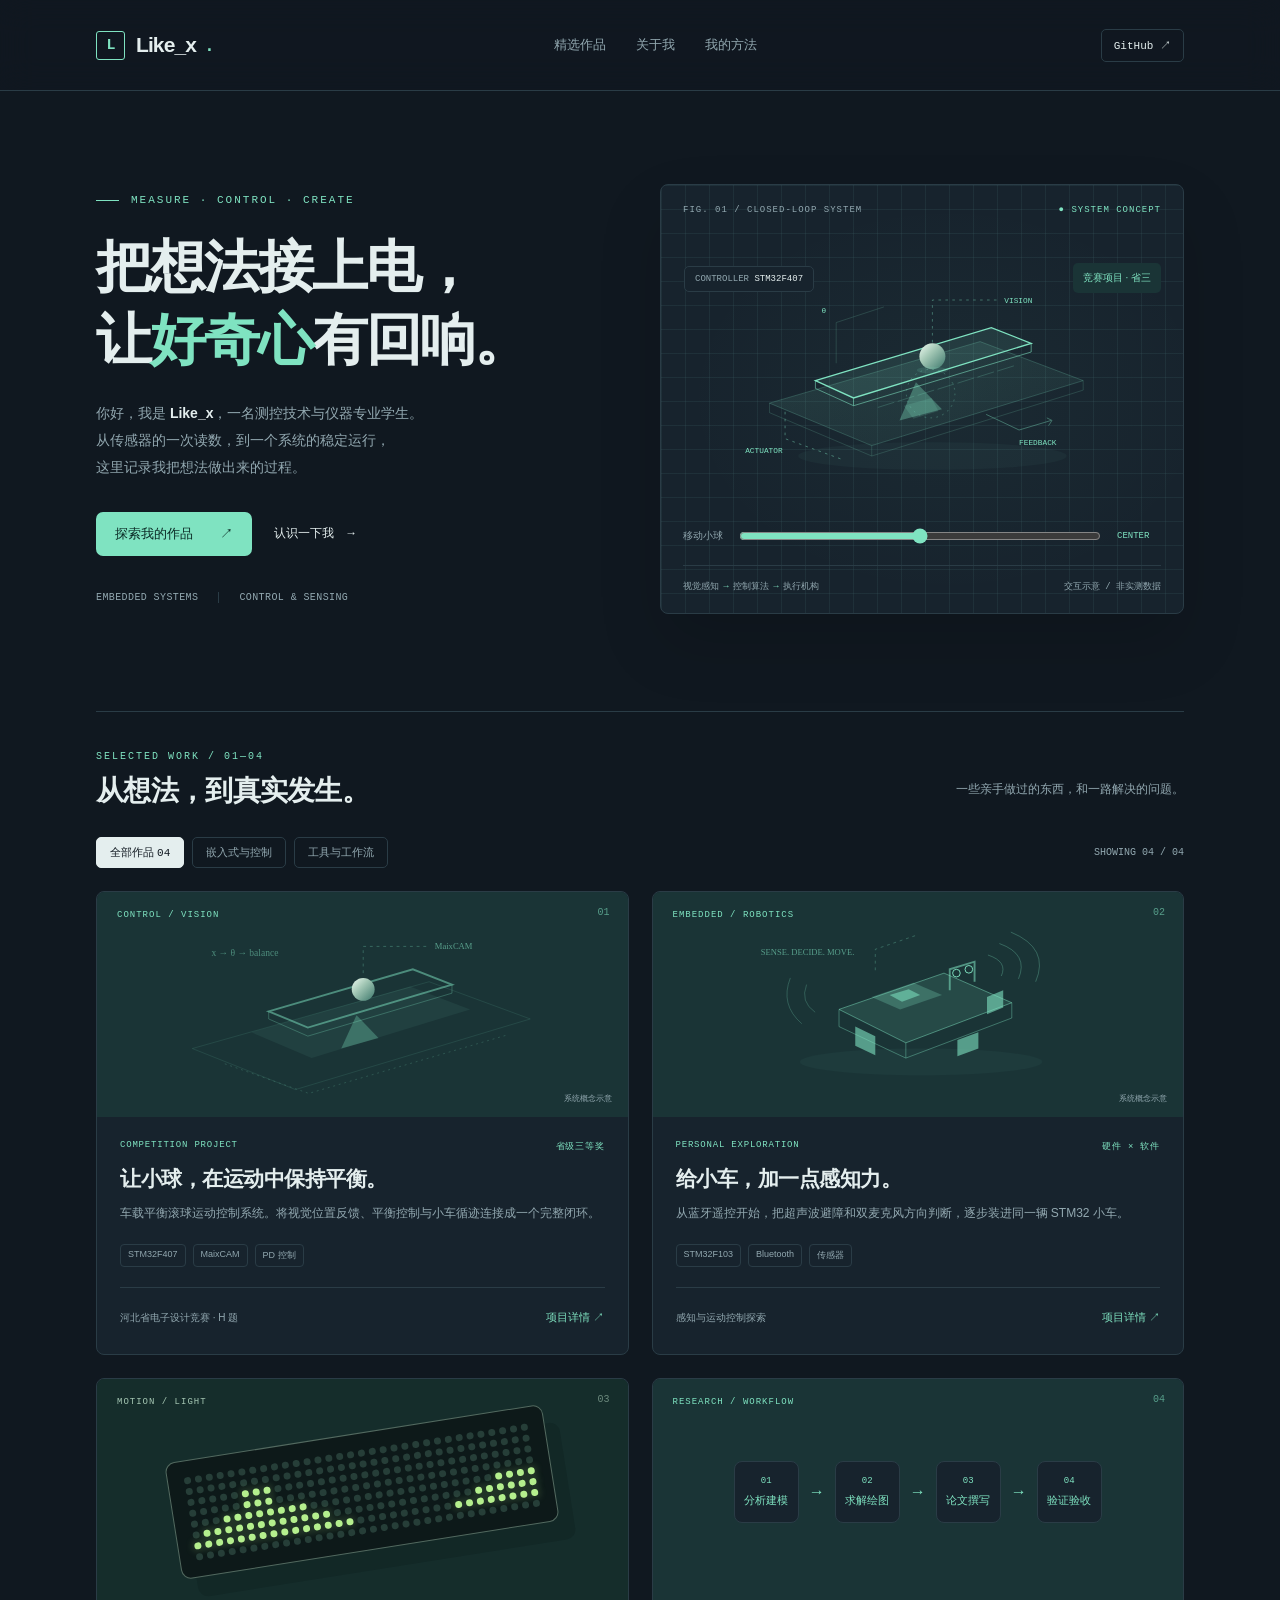
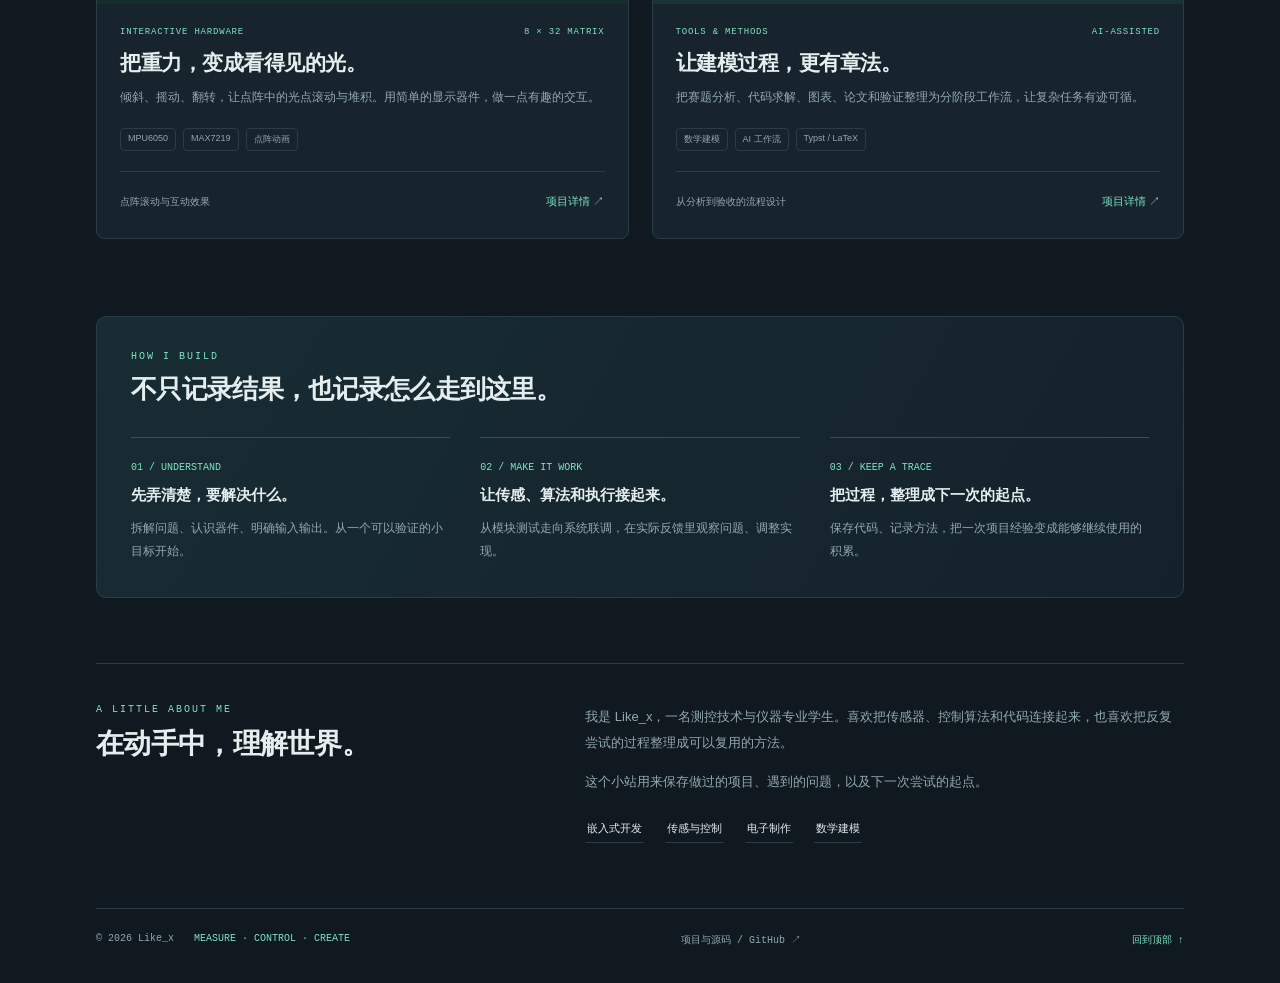
==== index.html @ cae2035d "Create Like_x portfolio and curated project source archives" ====
<!doctype html><html lang="zh-CN" data-theme="dark"><head><meta charset="UTF-8"><meta name="viewport" content="width=device-width,initial-scale=1"><meta name="color-scheme" content="dark"><meta name="theme-color" content="#101820"><meta name="description" content="Like_x 的个人工程作品集：嵌入式开发、传感与控制、电子制作和数学建模工作流。"><meta name="author" content="Like_x"><meta name="referrer" content="strict-origin-when-cross-origin"><title>Like_x · 把想法接上电</title><link rel="canonical" href="https://likex061228-dotcom.github.io/"><link rel="icon" type="image/svg+xml" href="favicon.svg"><link rel="stylesheet" href="styles.css"><script src="app.js" defer></script></head><body>
<a class="skip-link" href="#home">跳到主要内容</a><header class="site-header"><div class="wrap"><div class="nav"><a class="brand" href="#home" aria-label="Like_x 首页"><span class="brand-mark" aria-hidden="true">L</span>Like_x<small>.</small></a><nav class="nav-links" aria-label="主导航"><a href="#projects">精选作品</a><a href="#about">关于我</a><a href="#method">我的方法</a></nav><a class="github-link mono" href="https://github.com/likex061228-dotcom/likex061228-dotcom.github.io" target="_blank" rel="noopener noreferrer">GitHub ↗</a></div></div></header><div class="wrap">
<main id="home" tabindex="-1">
<section class="hero">
<div class="hero-copy"><div class="eyebrow">MEASURE · CONTROL · CREATE</div><h1>把想法接上电，<br>让<span class="highlight">好奇心</span>有回响。</h1><p class="intro">你好，我是 <b>Like_x</b>，一名测控技术与仪器专业学生。<br>从传感器的一次读数，到一个系统的稳定运行，<br>这里记录我把想法做出来的过程。</p><div class="actions"><a class="primary" href="#projects">探索我的作品 <span>↗</span></a><a class="secondary" href="#about">认识一下我 <span style="margin-left:8px">→</span></a></div><div class="subnote"><span>EMBEDDED SYSTEMS</span><span>CONTROL & SENSING</span></div></div>
<div class="instrument" aria-label="车载平衡滚球闭环概念演示"><div class="instrument-header"><span>FIG. 01 / CLOSED-LOOP SYSTEM</span><span>● SYSTEM CONCEPT</span></div><div class="diagram-tag">CONTROLLER <b>STM32F407</b></div><div class="award">竞赛项目 · 省三</div>
<svg class="beam-graphic" viewBox="0 0 510 300" fill="none" aria-hidden="true"><defs><linearGradient id="ball" x1="0" y1="0" x2="1" y2="1"><stop stop-color="#effbf2"/><stop offset=".4" stop-color="#a4c8b6"/><stop offset="1" stop-color="#3b776b"/></linearGradient><linearGradient id="board" x1="0" y1="0" x2="1" y2="1"><stop stop-color="currentColor" stop-opacity=".12"/><stop offset="1" stop-color="currentColor" stop-opacity=".04"/></linearGradient></defs><ellipse cx="267" cy="255" rx="155" ry="16" fill="currentColor" opacity=".04"/><path d="M79 194L322 123L441 168L197 243Z" fill="url(#board)" stroke="currentColor" stroke-opacity=".25"/><path d="M79 194V205L197 255L441 179V168M197 243V255" stroke="currentColor" stroke-opacity=".2"/><path d="M132 168L335 107L381 125L176 188Z" fill="currentColor" opacity=".10"/><path d="M132 168L335 107L381 125L176 188Z" stroke="currentColor" stroke-width="1.5"/><path d="M132 168V177L176 197L381 135V125M176 188V197" stroke="currentColor" stroke-opacity=".65"/><path d="M248 170L229 214L278 201Z" fill="currentColor" opacity=".35"/><path d="M234 197L245 212L274 203L266 188" fill="currentColor" opacity=".15"/><circle class="hero-ball" cx="267" cy="140" r="15" fill="url(#ball)"/><ellipse cx="267" cy="156" rx="18" ry="4" fill="currentColor" opacity=".13"/><path d="M267 124V75H346" stroke="currentColor" stroke-dasharray="3 5" stroke-opacity=".45"/><text x="350" y="78" font-size="9" fill="currentColor">VISION</text><path d="M97 204L97 235L163 259" stroke="currentColor" stroke-dasharray="3 5" stroke-opacity=".5"/><text x="51" y="252" font-size="9" fill="currentColor">ACTUATOR</text><circle cx="265" cy="183" r="28" stroke="currentColor" stroke-dasharray="2 5" stroke-opacity=".35"/><path d="M329 207L367 225L404 214" stroke="currentColor" stroke-opacity=".45"/><path d="M399 211L405 214L401 220" stroke="currentColor" stroke-opacity=".45"/><text x="367" y="242" font-size="9" fill="currentColor">FEEDBACK</text><path d="M156 148L156 101L211 83" stroke="currentColor" stroke-opacity=".2"/><text x="139" y="90" font-size="9" fill="currentColor">θ</text><path d="M342 157L361 151M319 164L338 158M296 171L315 165M273 178L292 172M250 185L269 179M227 192L246 186M204 199L223 193" stroke="currentColor" stroke-opacity=".25"/></svg>
<div class="instrument-controls"><label for="ball-position">移动小球</label><input id="ball-position" type="range" min="-60" max="60" value="0" aria-describedby="concept-note"><output for="ball-position" id="ball-output">CENTER</output></div><div class="instrument-footer"><span>视觉感知 <strong>→</strong> 控制算法 <strong>→</strong> 执行机构</span><span class="mono" id="concept-note">交互示意 / 非实测数据</span></div></div>
</section>
<section class="projects" id="projects"><div class="section-head"><div><div class="section-label">SELECTED WORK / 01—04</div><h2>从想法，到真实发生。</h2></div><p>一些亲手做过的东西，和一路解决的问题。</p></div><div class="filter-row" role="group" aria-label="筛选作品"><button data-filter="all" aria-pressed="true">全部作品 <span class="mono">04</span></button><button data-filter="embedded" aria-pressed="false">嵌入式与控制</button><button data-filter="workflow" aria-pressed="false">工具与工作流</button><span class="filter-status" role="status" aria-live="polite">SHOWING 04 / 04</span></div>
<div class="cards">
<article class="card" data-category="embedded"><div class="card-art"><span class="art-footnote">系统概念示意</span><span class="art-label">CONTROL / VISION</span><span class="art-num">01</span><svg class="car-svg" viewBox="0 0 500 220" fill="none" aria-hidden="true"><path d="M72 164L320 94L426 133L180 207Z" stroke="currentColor" opacity=".12"/><path d="M134 147L300 99L363 123L197 174Z" fill="currentColor" opacity=".07"/><path d="M152 125L303 81L344 97L193 142Z" stroke="currentColor" stroke-opacity=".5" stroke-width="2"/><path d="M152 125V133L193 151L344 106V97" stroke="currentColor" stroke-opacity=".3"/><path d="M244 129L228 164L267 153Z" fill="currentColor" opacity=".3"/><circle cx="251" cy="102" r="12" fill="url(#ball)"/><path d="M251 85V57H321" stroke="currentColor" stroke-opacity=".3" stroke-dasharray="3 4"/><text x="326" y="60" fill="currentColor" opacity=".6" font-family="Consolas" font-size="9">MaixCAM</text><path d="M106 180L194 211L401 150" stroke="currentColor" stroke-opacity=".2" stroke-dasharray="2 4"/><text x="92" y="67" fill="currentColor" opacity=".5" font-family="Consolas" font-size="10">x → θ → balance</text></svg></div><div class="card-content"><div class="card-topline"><span>COMPETITION PROJECT</span><span>省级三等奖</span></div><h3>让小球，在运动中保持平衡。</h3><p>车载平衡滚球运动控制系统。将视觉位置反馈、平衡控制与小车循迹连接成一个完整闭环。</p><div class="tags"><span>STM32F407</span><span>MaixCAM</span><span>PD 控制</span></div><div class="card-bottom"><span>河北省电子设计竞赛 · H 题</span><button class="card-open" data-project="balance" aria-haspopup="dialog">项目详情 ↗</button></div></div></article>
<article class="card" data-category="embedded"><div class="card-art"><span class="art-footnote">系统概念示意</span><span class="art-label">EMBEDDED / ROBOTICS</span><span class="art-num">02</span><svg class="car-svg" viewBox="0 0 500 220" fill="none" aria-hidden="true"><ellipse cx="253" cy="178" rx="127" ry="14" fill="currentColor" opacity=".04"/><path d="M167 123L277 85L348 116L237 158Z" fill="currentColor" opacity=".12"/><path d="M167 123L277 85L348 116L237 158Z" stroke="currentColor" stroke-opacity=".5"/><path d="M167 123V141L237 174L348 132V116M237 158V174" stroke="currentColor" stroke-opacity=".4"/><path d="M184 141L184 161L205 171V151Z M291 155V172L313 164V147Z M322 110V128L339 121V103Z" fill="currentColor" opacity=".6"/><path d="M201 110L245 95L275 108L231 123Z" fill="currentColor" opacity=".25"/><path d="M220 108L240 102L252 108L233 115Z" fill="currentColor" opacity=".55"/><path d="M283 103V81L309 73L309 94" stroke="currentColor" stroke-width="2" stroke-opacity=".55"/><circle cx="290" cy="85" r="4" stroke="currentColor"/><circle cx="303" cy="81" r="4" stroke="currentColor"/><path d="M323 66Q344 73 337 88M335 54Q366 65 355 91M347 42Q388 59 373 94" stroke="currentColor" stroke-opacity=".3"/><path d="M133 97Q126 115 142 126M116 90Q105 118 128 138" stroke="currentColor" stroke-opacity=".25"/><text x="85" y="66" fill="currentColor" opacity=".6" font-family="Consolas" font-size="9">SENSE. DECIDE. MOVE.</text><path d="M205 82V60L249 45" stroke="currentColor" stroke-opacity=".3" stroke-dasharray="3 4"/></svg></div><div class="card-content"><div class="card-topline"><span>PERSONAL EXPLORATION</span><span>硬件 × 软件</span></div><h3>给小车，加一点感知力。</h3><p>从蓝牙遥控开始，把超声波避障和双麦克风方向判断，逐步装进同一辆 STM32 小车。</p><div class="tags"><span>STM32F103</span><span>Bluetooth</span><span>传感器</span></div><div class="card-bottom"><span>感知与运动控制探索</span><button class="card-open" data-project="smartcar" aria-haspopup="dialog">项目详情 ↗</button></div></div></article>
<article class="card" data-category="embedded"><div class="card-art matrix-art"><span class="art-label">MOTION / LIGHT</span><span class="art-num">03</span><div class="matrix" id="matrix" aria-hidden="true"></div></div><div class="card-content"><div class="card-topline"><span>INTERACTIVE HARDWARE</span><span>8 × 32 MATRIX</span></div><h3>把重力，变成看得见的光。</h3><p>倾斜、摇动、翻转，让点阵中的光点滚动与堆积。用简单的显示器件，做一点有趣的交互。</p><div class="tags"><span>MPU6050</span><span>MAX7219</span><span>点阵动画</span></div><div class="card-bottom"><span>点阵滚动与互动效果</span><button class="card-open" data-project="matrix" aria-haspopup="dialog">项目详情 ↗</button></div></div></article>
<article class="card" data-category="workflow"><div class="card-art workflow-art"><span class="art-label">RESEARCH / WORKFLOW</span><span class="art-num">04</span><div class="step"><small>01</small>分析建模</div><i>→</i><div class="step"><small>02</small>求解绘图</div><i>→</i><div class="step"><small>03</small>论文撰写</div><i>→</i><div class="step"><small>04</small>验证验收</div></div><div class="card-content"><div class="card-topline"><span>TOOLS & METHODS</span><span>AI-ASSISTED</span></div><h3>让建模过程，更有章法。</h3><p>把赛题分析、代码求解、图表、论文和验证整理为分阶段工作流，让复杂任务有迹可循。</p><div class="tags"><span>数学建模</span><span>AI 工作流</span><span>Typst / LaTeX</span></div><div class="card-bottom"><span>从分析到验收的流程设计</span><button class="card-open" data-project="workflow" aria-haspopup="dialog">项目详情 ↗</button></div></div></article>
</div></section>
<section class="method-section" id="method"><div class="section-label">HOW I BUILD</div><h2>不只记录结果，也记录怎么走到这里。</h2><div class="methods"><article class="method"><small>01 / UNDERSTAND</small><h3>先弄清楚，要解决什么。</h3><p>拆解问题、认识器件、明确输入输出。从一个可以验证的小目标开始。</p></article><article class="method"><small>02 / MAKE IT WORK</small><h3>让传感、算法和执行接起来。</h3><p>从模块测试走向系统联调，在实际反馈里观察问题、调整实现。</p></article><article class="method"><small>03 / KEEP A TRACE</small><h3>把过程，整理成下一次的起点。</h3><p>保存代码、记录方法，把一次项目经验变成能够继续使用的积累。</p></article></div></section><section class="about" id="about"><div><div class="section-label">A LITTLE ABOUT ME</div><h2>在动手中，理解世界。</h2></div><div><p>我是 Like_x，一名测控技术与仪器专业学生。喜欢把传感器、控制算法和代码连接起来，也喜欢把反复尝试的过程整理成可以复用的方法。</p><p>这个小站用来保存做过的项目、遇到的问题，以及下一次尝试的起点。</p><div class="interests"><span>嵌入式开发</span><span>传感与控制</span><span>电子制作</span><span>数学建模</span></div></div></section>

<noscript><p class="noscript">项目介绍可正常阅读；详情弹窗和筛选需要 JavaScript。源码也可从页脚的 GitHub 仓库下载。</p></noscript></main><footer class="footer"><div class="footer-left"><span>© 2026 Like_x</span><span>MEASURE · CONTROL · CREATE</span></div><a href="https://github.com/likex061228-dotcom/likex061228-dotcom.github.io" target="_blank" rel="noopener noreferrer">项目与源码 / GitHub ↗</a><a class="return-top" href="#home">回到顶部 ↑</a></footer></div>
<dialog id="project-dialog" aria-labelledby="dialog-title"><div class="dialog-head"><span id="dialog-index">PROJECT NOTES</span><button class="dialog-close" type="button">关闭 ×</button></div><div class="dialog-body" id="dialog-content"></div></dialog></body></html>
---- styles.css ----
@font-face{font-family:system-cn;src:local("Microsoft YaHei")}
:root{--bg:#f5f7f5;--surface:#fff;--text:#172a32;--muted:#687779;--line:#dce4df;--accent:#137d69;--soft:#e5efea;--grid:rgba(23,77,61,.06);--nav:rgba(245,247,245,.93);--shadow:0 30px 65px #244b3c0b;--radius:18px}
*{box-sizing:border-box}html{scroll-behavior:smooth;scroll-padding-top:148px}body{margin:0;background:var(--bg);color:var(--text);font-family:Inter,"Segoe UI",system-cn,sans-serif;transition:background .3s,color .3s}button,a{-webkit-tap-highlight-color:transparent}button{font:inherit;cursor:pointer}a{color:inherit;text-decoration:none}button:focus-visible,a:focus-visible{outline:3px solid var(--accent);outline-offset:5px}button:disabled{cursor:default}.mono{font-family:Consolas,"Courier New",monospace}.preview-bar{position:sticky;top:0;z-index:20;min-height:62px;background:#172a32;color:#fff;padding:12px 5%;display:flex;align-items:center;justify-content:space-between;gap:12px;box-shadow:0 1px 0 #ffffff15}.preview-label{font-size:12px;color:#b8cbc6}.preview-label strong{color:#fff;letter-spacing:.8px;margin-right:12px}.theme-controls{display:flex;gap:6px;flex-wrap:wrap}.theme-controls button{border:1px solid #52625f;background:transparent;color:#c6d2ce;border-radius:6px;padding:8px 13px;font-size:12px}.theme-controls button[aria-pressed=true]{background:#cbe9d7;border-color:#cbe9d7;color:#173b30}.wrap{max-width:1160px;margin:auto;padding:0 36px}.nav{height:90px;display:flex;align-items:center;justify-content:space-between;border-bottom:1px solid var(--line)}.brand{display:flex;align-items:center;gap:11px;font-size:21px;font-weight:750;letter-spacing:-.9px}.brand-mark{width:29px;height:29px;border:1px solid var(--accent);border-radius:7px;display:grid;place-items:center;color:var(--accent);font:600 15px Consolas,monospace}.brand small{color:var(--accent)}.nav-links{display:flex;align-items:center;gap:30px;color:var(--muted);font-size:13px}.nav-links a:hover{color:var(--accent)}.nav-end{display:flex;align-items:center;gap:7px;color:var(--muted);font-size:11px}.live-dot{height:6px;width:6px;border-radius:50%;background:var(--accent);box-shadow:0 0 0 4px var(--soft)}.hero{min-height:620px;display:grid;grid-template-columns:1fr 1fr;gap:40px;align-items:center;padding-top:50px;padding-bottom:55px}.eyebrow{font:11px Consolas,monospace;letter-spacing:2px;color:var(--accent);display:flex;align-items:center;gap:12px}.eyebrow:before{content:"";width:23px;height:1px;background:var(--accent)}h1{font-size:clamp(40px,4.4vw,62px);font-weight:750;letter-spacing:-2.7px;line-height:1.29;margin:25px 0 23px}h1 .highlight{color:var(--accent);position:relative;white-space:nowrap}.intro{font-size:14px;line-height:1.95;color:var(--muted);max-width:420px}.intro b{font-weight:600;color:var(--text)}.actions{display:flex;align-items:center;gap:22px;margin-top:30px}.primary{display:inline-flex;align-items:center;gap:27px;padding:13px 19px;background:var(--accent);color:#fff;font-size:13px;border-radius:7px;border:0}.secondary{font-size:12px;border:0;background:none;color:var(--text);padding:10px 0}.subnote{margin-top:36px;display:flex;gap:20px;color:var(--muted);font:10px Consolas,monospace;letter-spacing:.4px}.subnote span+span{border-left:1px solid var(--line);padding-left:20px}.instrument{position:relative;min-height:430px;border-radius:var(--radius);border:1px solid var(--line);background-color:var(--surface);background-image:linear-gradient(var(--grid) 1px,transparent 1px),linear-gradient(90deg,var(--grid) 1px,transparent 1px);background-size:24px 24px;box-shadow:var(--shadow);overflow:hidden}.instrument-header{padding:20px 22px;display:flex;justify-content:space-between;font:9px Consolas,monospace;letter-spacing:1px;color:var(--muted)}.instrument-header span:last-child{color:var(--accent)}.beam-graphic{width:100%;height:280px;color:var(--accent)}.beam-graphic text{font-family:Consolas,monospace}.instrument-footer{position:absolute;bottom:20px;left:22px;right:22px;display:flex;justify-content:space-between;align-items:center;border-top:1px solid var(--line);padding-top:14px;color:var(--muted);font-size:10px}.instrument-footer strong{color:var(--accent);font-weight:500}.diagram-tag{position:absolute;top:81px;left:23px;border:1px solid var(--line);border-radius:5px;padding:7px 10px;background:var(--surface);font:9px Consolas,monospace;color:var(--muted)}.diagram-tag b{color:var(--text);font-weight:400}.award{position:absolute;right:22px;top:78px;background:var(--soft);color:var(--accent);font-size:10px;padding:8px 10px;border-radius:5px}.projects{padding:39px 0 72px;border-top:1px solid var(--line)}.section-head{display:flex;align-items:end;justify-content:space-between;gap:20px;margin-bottom:27px}.section-label{font:10px Consolas,monospace;color:var(--accent);letter-spacing:2px}h2{font-size:28px;font-weight:650;letter-spacing:-.7px;margin:10px 0 0}.section-head p{color:var(--muted);font-size:12px}.filter-row{display:flex;gap:8px;margin-bottom:23px}.filter-row button{border:1px solid var(--line);color:var(--muted);padding:7px 13px;border-radius:5px;background:transparent;font-size:11px}.filter-row button[aria-pressed=true]{background:var(--text);color:var(--bg);border-color:var(--text)}.cards{display:grid;grid-template-columns:1fr 1fr;gap:23px}.card{background:var(--surface);border:1px solid var(--line);border-radius:var(--radius);overflow:hidden}.card[hidden]{display:none}.card-art{height:225px;position:relative;background:var(--soft);overflow:hidden}.art-label{position:absolute;left:20px;top:18px;font:9px Consolas,monospace;letter-spacing:1px;color:var(--accent)}.art-num{position:absolute;right:18px;top:15px;color:var(--accent);font:10px Consolas,monospace;opacity:.6}.card-content{padding:23px}.card-topline{display:flex;justify-content:space-between;color:var(--accent);font:9px Consolas,monospace;letter-spacing:.8px}.card h3{font-size:20px;margin:12px 0 9px;font-weight:650;letter-spacing:-.5px}.card p{font-size:12px;line-height:1.85;color:var(--muted);margin:0}.tags{display:flex;gap:7px;flex-wrap:wrap;margin-top:20px}.tags span{font-size:9px;color:var(--muted);border:1px solid var(--line);padding:4px 7px;border-radius:4px}.card-bottom{margin-top:20px;padding-top:16px;border-top:1px solid var(--line);display:flex;justify-content:space-between;font-size:10px;color:var(--muted)}.card-bottom b{font-weight:500;color:var(--accent)}.car-svg{width:100%;height:210px}.matrix-art{background:#152d2b;display:grid;place-items:center}.matrix-art .art-label,.matrix-art .art-num{color:#a5c7b3}.matrix{display:grid;grid-template-columns:repeat(32,7px);gap:4px;padding:16px;background:#0d1919;border-radius:10px;border:1px solid #52695f;transform:rotate(-9deg);box-shadow:14px 20px 0 #0a191b40}.pixel{width:7px;height:7px;border-radius:50%;background:#263e38}.pixel.on{background:#b5ef8e;box-shadow:0 0 8px #b5ef8e70}.workflow-art{display:flex;align-items:center;justify-content:center;gap:10px}.workflow-art .step{width:65px;height:62px;display:flex;flex-direction:column;align-items:center;justify-content:center;background:var(--surface);border:1px solid var(--line);border-radius:8px;font-size:11px;gap:7px}.workflow-art .step small{font:9px Consolas,monospace;color:var(--accent)}.workflow-art i{font-style:normal;color:var(--accent)}.about{border-top:1px solid var(--line);padding:55px 0 65px;display:grid;grid-template-columns:.8fr 1.2fr;gap:90px}.about p{font-size:13px;color:var(--muted);line-height:2;margin-top:0}.interests{display:flex;flex-wrap:wrap;gap:9px;margin-top:20px}.interests span{font-size:11px;border-bottom:1px solid var(--line);padding:6px 2px;margin-right:12px}.footer{border-top:1px solid var(--line);padding:24px 0 36px;display:flex;justify-content:space-between;font:10px Consolas,monospace;color:var(--muted)}.style-note{background:var(--soft);color:var(--text);padding:15px 20px;border-radius:8px;font-size:12px;line-height:1.8;margin-bottom:30px}.style-note strong{color:var(--accent)}.preview-only{font-size:9px;color:var(--muted)}
[data-theme="dark"]{--bg:#101820;--surface:#17232d;--text:#e4eeee;--muted:#92a8b0;--line:#2a3c46;--accent:#7fe3c1;--soft:#1a3436;--grid:rgba(135,212,210,.07);--nav:#101820;--shadow:0 30px 65px #0002}[data-theme="dark"] .primary{color:#0b2a25}[data-theme="dark"] .instrument{border-radius:8px}[data-theme="dark"] .brand-mark{border-radius:3px}[data-theme="dark"] h1{letter-spacing:-2px}[data-theme="dark"] .card{border-radius:8px}
[data-theme="minimal"]{--bg:#faf9f6;--surface:#faf9f6;--text:#292926;--muted:#85837b;--line:#e0ded6;--accent:#b55a35;--soft:#f0ede6;--grid:transparent;--shadow:none;--radius:3px}[data-theme="minimal"] .instrument{background-image:none;border:0}[data-theme="minimal"] .card{border:0;border-bottom:1px solid var(--line)}[data-theme="minimal"] .card-content{padding-left:0;padding-right:0}[data-theme="minimal"] .brand-mark{border-radius:50%}[data-theme="minimal"] .primary{border-radius:2px}[data-theme="minimal"] h1{font-family:Georgia,system-cn,serif;font-weight:500}
@media(min-width:1500px){.wrap{max-width:1270px}.hero{min-height:690px}.instrument{min-height:460px}.beam-graphic{height:315px}}
@media(max-width:800px){.preview-bar{align-items:flex-start;flex-direction:column;padding:12px 20px}.theme-controls button{padding:7px 10px;font-size:11px}.wrap{padding:0 22px}.nav{height:75px}.nav-links{gap:18px;font-size:12px}.nav-end{display:none}.hero{grid-template-columns:1fr;padding-top:38px;gap:30px;min-height:0}.hero-copy{max-width:530px}h1{font-size:45px}.intro{font-size:13px}.subnote{margin-top:24px}.instrument{min-height:355px}.beam-graphic{height:250px}.cards{gap:18px}.card-art{height:190px}.card-content{padding:18px}.matrix{grid-template-columns:repeat(32,4px);gap:2px;padding:9px}.pixel{height:4px;width:4px}.workflow-art{gap:4px}.workflow-art .step{width:43px;height:52px;font-size:9px}.about{gap:30px;grid-template-columns:1fr 1.5fr}.section-head p{max-width:200px;line-height:1.7}.instrument-header{font-size:8px}}
@media(max-width:520px){.brand{font-size:19px}.nav-links{gap:15px}.nav-links a:last-child{display:none}h1{font-size:42px}.cards{grid-template-columns:1fr}.card-art{height:220px}.matrix{grid-template-columns:repeat(32,6px);gap:3px;padding:12px}.pixel{height:6px;width:6px}.workflow-art .step{width:55px;height:60px;font-size:10px}.section-head{display:block}.section-head p{max-width:none}.about{grid-template-columns:1fr;gap:25px}.footer{gap:15px;line-height:1.7}.filter-row{flex-wrap:wrap}.subnote{gap:12px;font-size:9px}.subnote span+span{padding-left:12px}}
@media(prefers-reduced-motion:reduce){html{scroll-behavior:auto}*{transition:none!important}}

.site-header{position:sticky;top:0;z-index:10;background:rgba(16,24,32,.94);backdrop-filter:blur(16px);border-bottom:1px solid var(--line)}
.site-header .nav{border:0}html{scroll-padding-top:115px}.hero{min-height:620px}.github-link{border:1px solid var(--line);padding:8px 12px;border-radius:5px;color:var(--text);font-size:11px}.skip-link{position:fixed;left:20px;top:-70px;z-index:40;background:var(--accent);color:var(--bg);padding:14px}.skip-link:focus{top:10px}.card{transition:transform .2s,border-color .2s}.card:hover{transform:translateY(-4px);border-color:#49605f}.card h3{font-size:21px}.card-open{border:0;background:transparent;color:var(--accent);font-size:11px;padding:6px 0 6px 12px}.card-open:hover{text-decoration:underline}.card-bottom{align-items:center}.card-bottom a:hover{color:var(--accent)}.filter-status{margin-left:auto;color:var(--muted);font:10px Consolas,monospace;align-self:center}.matrix{transition:transform .3s}.card:hover .matrix{transform:rotate(-5deg)}.instrument{isolation:isolate}.instrument:after{content:"";position:absolute;pointer-events:none;inset:0;background:radial-gradient(ellipse at 55% 50%,#7fe3c10a,transparent 65%);z-index:-1}.beam-graphic{height:260px}.hero-ball{transition:cx .15s,cy .15s}.instrument-controls{display:flex;align-items:center;gap:14px;position:absolute;bottom:67px;left:22px;right:22px;font-size:10px;color:var(--muted)}input[type=range]{accent-color:var(--accent);width:100%;min-width:0;cursor:pointer}.instrument-controls label{white-space:nowrap}.instrument-controls output{font:9px Consolas,monospace;min-width:44px;color:var(--accent)}.instrument-footer{font-size:9px}.section-intro{font-size:13px;line-height:1.9;color:var(--muted);max-width:520px}.method-section{margin:5px 0 65px;padding:34px;border:1px solid var(--line);background:linear-gradient(120deg,#182c33,#14212b);border-radius:10px}.method-section h2{font-size:26px}.methods{display:grid;grid-template-columns:repeat(3,1fr);gap:30px;margin-top:30px}.method{border-top:1px solid #38504f;padding-top:18px}.method small{font:10px Consolas,monospace;color:var(--accent)}.method h3{font-size:15px;margin:12px 0}.method p{color:var(--muted);font-size:12px;line-height:1.9;margin-bottom:0}.about{padding-top:40px}.footer a:hover{color:var(--accent)}.footer{gap:15px;flex-wrap:wrap}.footer-left{display:flex;gap:20px}.footer-left span:last-child{color:var(--accent)}.subnote{flex-wrap:wrap}.card-art{color:var(--accent)}.art-footnote{position:absolute;right:16px;bottom:13px;color:var(--muted);font-size:8px}.note-text{font-size:10px;color:var(--muted);line-height:1.8}.noscript{padding:12px;background:var(--soft);color:var(--text);font-size:12px}dialog{background:var(--surface);color:var(--text);border:1px solid #415552;border-radius:12px;width:min(820px,calc(100% - 32px));max-height:88dvh;padding:0;box-shadow:0 30px 100px #0009}dialog::backdrop{background:#050d17bc;backdrop-filter:blur(7px)}.dialog-head{position:sticky;top:0;background:var(--surface);display:flex;align-items:center;justify-content:space-between;gap:12px;border-bottom:1px solid var(--line);padding:17px 26px;z-index:1}.dialog-head span{font:10px Consolas,monospace;color:var(--accent);letter-spacing:1px}.dialog-close{border:1px solid var(--line);background:none;color:var(--text);padding:7px 12px;border-radius:5px;font-size:12px}.dialog-body{padding:29px}.dialog-body h2{font-size:28px;line-height:1.5;margin:0 0 15px}.dialog-body h3{font-size:15px;color:var(--text);margin:28px 0 10px}.dialog-body p,.dialog-body li{font-size:13px;line-height:1.95;color:var(--muted)}.dialog-body ul{padding-left:20px}.detail-tags{display:flex;flex-wrap:wrap;gap:8px}.detail-tags span{background:var(--soft);color:var(--accent);padding:6px 10px;font-size:10px;border-radius:4px}.detail-flow{border:1px solid var(--line);border-radius:6px;padding:17px;font-size:12px;line-height:2;color:var(--accent);background:var(--bg)}.download-row{border-top:1px solid var(--line);margin-top:28px;padding-top:20px;display:flex;align-items:center;gap:18px;flex-wrap:wrap}.download-row span{font-size:10px;color:var(--muted)}.disclaimer{font-size:11px!important;border-left:2px solid #49635f;padding-left:13px;margin-top:22px}.detail-image{max-height:380px;max-width:100%;display:block;margin:0 auto;border-radius:8px}.detail-figure{margin:25px 0;padding:20px;background:var(--bg);border:1px solid var(--line);border-radius:8px}.detail-figure figcaption{font-size:10px;color:var(--muted);text-align:center;margin-top:14px}.return-top{color:var(--accent)}
@media(max-width:800px){.hero{min-height:0}.site-header .nav{height:72px}.nav-links{gap:18px}.instrument{min-height:390px}.methods{gap:18px}.method-section{padding:24px}.filter-status{display:none}.github-link{display:none}.hero-ball{transition:none}}
@media(max-width:520px){.hero{padding-top:42px}.nav-links a:last-child{display:inline}.site-header .nav-links{gap:18px}.brand-mark{display:none}.hero h1{font-size:39px;letter-spacing:-1.8px}.intro br{display:none}.instrument-header{padding:18px}.diagram-tag{left:18px;font-size:8px}.award{right:18px;font-size:9px}.instrument-controls{left:18px;right:18px}.instrument-footer{left:18px;right:18px;font-size:8px}.methods{grid-template-columns:1fr;gap:20px}.method-section{margin-bottom:45px}.method p{font-size:12px}.dialog-body{padding:22px}.dialog-head{padding:14px 20px}.dialog-body h2{font-size:24px}.footer-left{flex-wrap:wrap;gap:10px}.card-bottom{font-size:9px}.card h3{font-size:20px}}
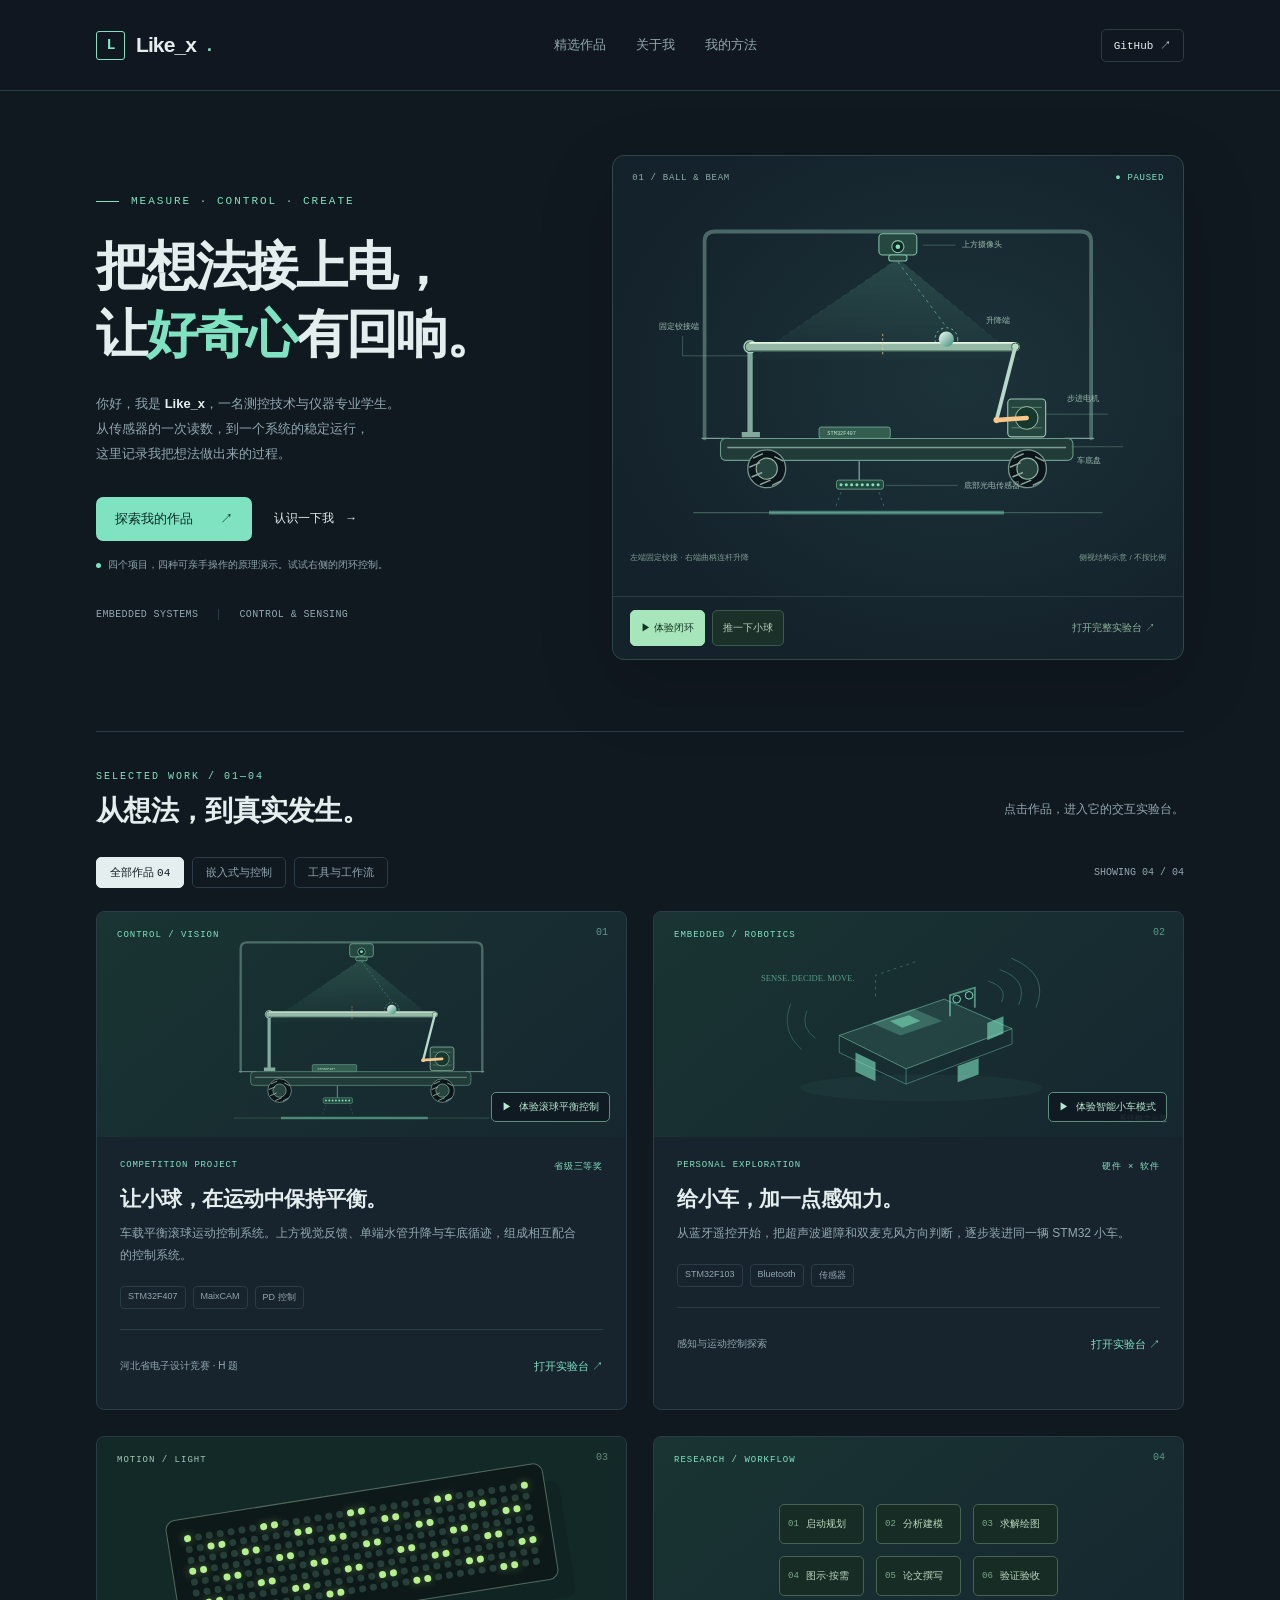
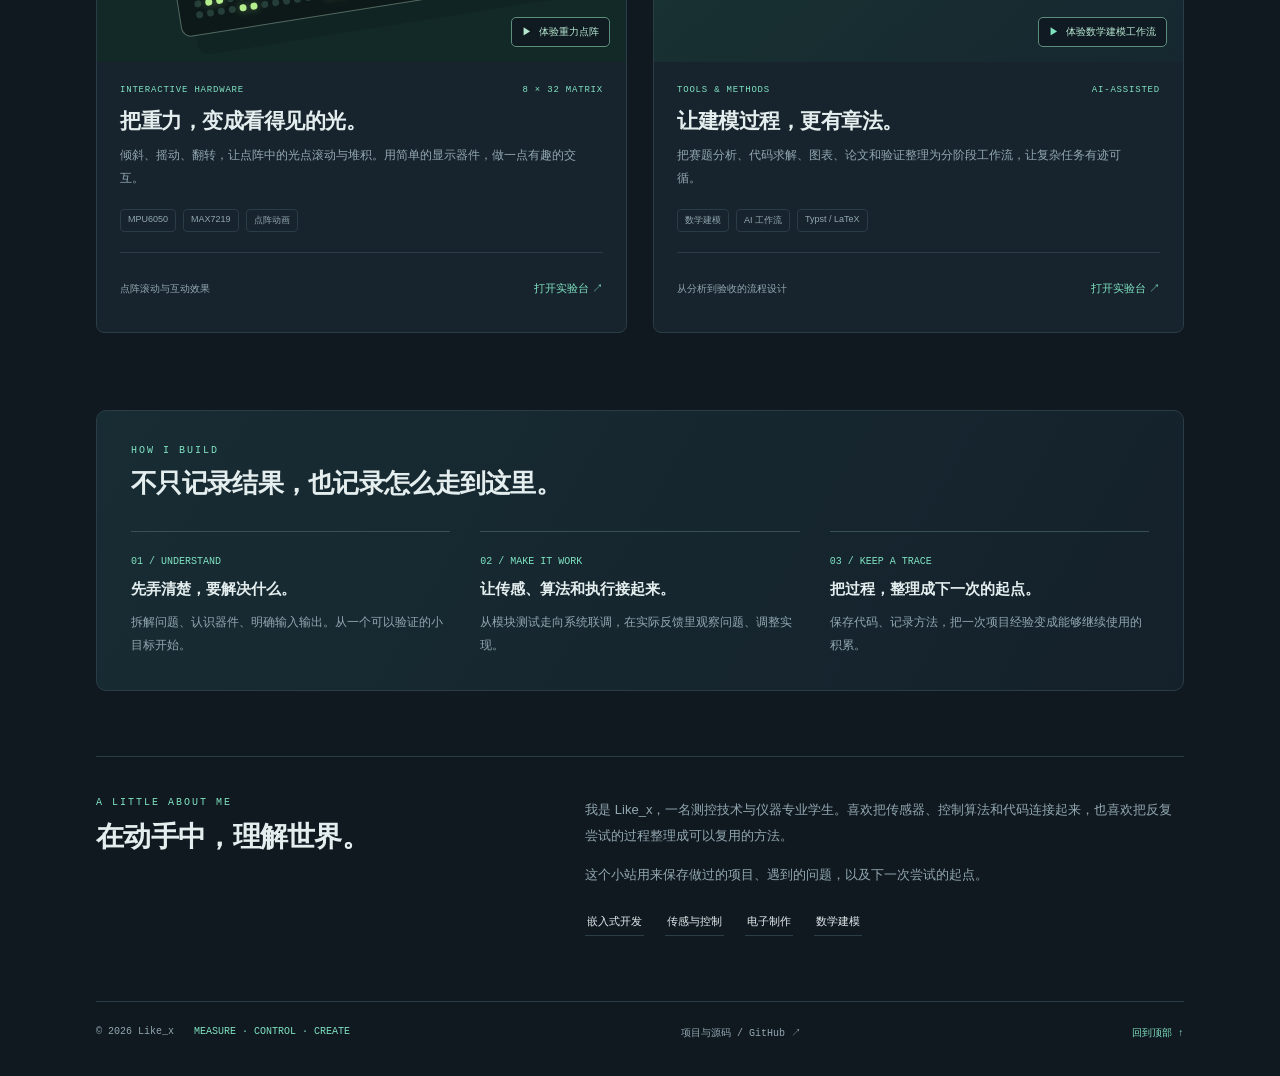
==== commit 1d8e6e2a: "Add interactive project labs and correct ball-balance mechanics" ====
--- a/index.html
+++ b/index.html
@@ -1,20 +1,18 @@
-<!doctype html><html lang="zh-CN" data-theme="dark"><head><meta charset="UTF-8"><meta name="viewport" content="width=device-width,initial-scale=1"><meta name="color-scheme" content="dark"><meta name="theme-color" content="#101820"><meta name="description" content="Like_x 的个人工程作品集：嵌入式开发、传感与控制、电子制作和数学建模工作流。"><meta name="author" content="Like_x"><meta name="referrer" content="strict-origin-when-cross-origin"><title>Like_x · 把想法接上电</title><link rel="canonical" href="https://likex061228-dotcom.github.io/"><link rel="icon" type="image/svg+xml" href="favicon.svg"><link rel="stylesheet" href="styles.css"><script src="app.js" defer></script></head><body>
+<!doctype html><html lang="zh-CN" data-theme="dark"><head><meta charset="UTF-8"><meta name="viewport" content="width=device-width,initial-scale=1"><meta name="color-scheme" content="dark"><meta name="theme-color" content="#101820"><meta name="description" content="Like_x 的个人工程作品集：嵌入式开发、传感与控制、电子制作和数学建模工作流。"><meta name="author" content="Like_x"><meta name="referrer" content="strict-origin-when-cross-origin"><title>Like_x · 把想法接上电</title><link rel="canonical" href="https://likex061228-dotcom.github.io/"><link rel="icon" type="image/svg+xml" href="favicon.svg"><link rel="stylesheet" href="styles.css?v=20261020-2"><link rel="stylesheet" href="labs.css?v=20261020-2"><script src="lab-models.js?v=20261020-2" defer></script><script src="lab-ui.js?v=20261020-2" defer></script><script src="balance-lab.js?v=20261020-2" defer></script><script src="project-labs.js?v=20261020-2" defer></script><script src="app.js?v=20261020-2" defer></script></head><body>
 <a class="skip-link" href="#home">跳到主要内容</a><header class="site-header"><div class="wrap"><div class="nav"><a class="brand" href="#home" aria-label="Like_x 首页"><span class="brand-mark" aria-hidden="true">L</span>Like_x<small>.</small></a><nav class="nav-links" aria-label="主导航"><a href="#projects">精选作品</a><a href="#about">关于我</a><a href="#method">我的方法</a></nav><a class="github-link mono" href="https://github.com/likex061228-dotcom/likex061228-dotcom.github.io" target="_blank" rel="noopener noreferrer">GitHub ↗</a></div></div></header><div class="wrap">
 <main id="home" tabindex="-1">
 <section class="hero">
-<div class="hero-copy"><div class="eyebrow">MEASURE · CONTROL · CREATE</div><h1>把想法接上电，<br>让<span class="highlight">好奇心</span>有回响。</h1><p class="intro">你好，我是 <b>Like_x</b>，一名测控技术与仪器专业学生。<br>从传感器的一次读数，到一个系统的稳定运行，<br>这里记录我把想法做出来的过程。</p><div class="actions"><a class="primary" href="#projects">探索我的作品 <span>↗</span></a><a class="secondary" href="#about">认识一下我 <span style="margin-left:8px">→</span></a></div><div class="subnote"><span>EMBEDDED SYSTEMS</span><span>CONTROL & SENSING</span></div></div>
-<div class="instrument" aria-label="车载平衡滚球闭环概念演示"><div class="instrument-header"><span>FIG. 01 / CLOSED-LOOP SYSTEM</span><span>● SYSTEM CONCEPT</span></div><div class="diagram-tag">CONTROLLER <b>STM32F407</b></div><div class="award">竞赛项目 · 省三</div>
-<svg class="beam-graphic" viewBox="0 0 510 300" fill="none" aria-hidden="true"><defs><linearGradient id="ball" x1="0" y1="0" x2="1" y2="1"><stop stop-color="#effbf2"/><stop offset=".4" stop-color="#a4c8b6"/><stop offset="1" stop-color="#3b776b"/></linearGradient><linearGradient id="board" x1="0" y1="0" x2="1" y2="1"><stop stop-color="currentColor" stop-opacity=".12"/><stop offset="1" stop-color="currentColor" stop-opacity=".04"/></linearGradient></defs><ellipse cx="267" cy="255" rx="155" ry="16" fill="currentColor" opacity=".04"/><path d="M79 194L322 123L441 168L197 243Z" fill="url(#board)" stroke="currentColor" stroke-opacity=".25"/><path d="M79 194V205L197 255L441 179V168M197 243V255" stroke="currentColor" stroke-opacity=".2"/><path d="M132 168L335 107L381 125L176 188Z" fill="currentColor" opacity=".10"/><path d="M132 168L335 107L381 125L176 188Z" stroke="currentColor" stroke-width="1.5"/><path d="M132 168V177L176 197L381 135V125M176 188V197" stroke="currentColor" stroke-opacity=".65"/><path d="M248 170L229 214L278 201Z" fill="currentColor" opacity=".35"/><path d="M234 197L245 212L274 203L266 188" fill="currentColor" opacity=".15"/><circle class="hero-ball" cx="267" cy="140" r="15" fill="url(#ball)"/><ellipse cx="267" cy="156" rx="18" ry="4" fill="currentColor" opacity=".13"/><path d="M267 124V75H346" stroke="currentColor" stroke-dasharray="3 5" stroke-opacity=".45"/><text x="350" y="78" font-size="9" fill="currentColor">VISION</text><path d="M97 204L97 235L163 259" stroke="currentColor" stroke-dasharray="3 5" stroke-opacity=".5"/><text x="51" y="252" font-size="9" fill="currentColor">ACTUATOR</text><circle cx="265" cy="183" r="28" stroke="currentColor" stroke-dasharray="2 5" stroke-opacity=".35"/><path d="M329 207L367 225L404 214" stroke="currentColor" stroke-opacity=".45"/><path d="M399 211L405 214L401 220" stroke="currentColor" stroke-opacity=".45"/><text x="367" y="242" font-size="9" fill="currentColor">FEEDBACK</text><path d="M156 148L156 101L211 83" stroke="currentColor" stroke-opacity=".2"/><text x="139" y="90" font-size="9" fill="currentColor">θ</text><path d="M342 157L361 151M319 164L338 158M296 171L315 165M273 178L292 172M250 185L269 179M227 192L246 186M204 199L223 193" stroke="currentColor" stroke-opacity=".25"/></svg>
-<div class="instrument-controls"><label for="ball-position">移动小球</label><input id="ball-position" type="range" min="-60" max="60" value="0" aria-describedby="concept-note"><output for="ball-position" id="ball-output">CENTER</output></div><div class="instrument-footer"><span>视觉感知 <strong>→</strong> 控制算法 <strong>→</strong> 执行机构</span><span class="mono" id="concept-note">交互示意 / 非实测数据</span></div></div>
+<div class="hero-copy"><div class="eyebrow">MEASURE · CONTROL · CREATE</div><h1>把想法接上电，<br>让<span class="highlight">好奇心</span>有回响。</h1><p class="intro">你好，我是 <b>Like_x</b>，一名测控技术与仪器专业学生。<br>从传感器的一次读数，到一个系统的稳定运行，<br>这里记录我把想法做出来的过程。</p><div class="actions"><a class="primary" href="#projects">探索我的作品 <span>↗</span></a><a class="secondary" href="#about">认识一下我 <span style="margin-left:8px">→</span></a></div><p class="hero-hint"><span class="hint-dot"></span>四个项目，四种可亲手操作的原理演示。试试右侧的闭环控制。</p><div class="subnote"><span>EMBEDDED SYSTEMS</span><span>CONTROL & SENSING</span></div></div>
+<div id="hero-lab" class="hero-lab" aria-label="车载平衡滚球系统交互预览"></div>
 </section>
-<section class="projects" id="projects"><div class="section-head"><div><div class="section-label">SELECTED WORK / 01—04</div><h2>从想法，到真实发生。</h2></div><p>一些亲手做过的东西，和一路解决的问题。</p></div><div class="filter-row" role="group" aria-label="筛选作品"><button data-filter="all" aria-pressed="true">全部作品 <span class="mono">04</span></button><button data-filter="embedded" aria-pressed="false">嵌入式与控制</button><button data-filter="workflow" aria-pressed="false">工具与工作流</button><span class="filter-status" role="status" aria-live="polite">SHOWING 04 / 04</span></div>
+<section class="projects" id="projects"><div class="section-head"><div><div class="section-label">SELECTED WORK / 01—04</div><h2>从想法，到真实发生。</h2></div><p>点击作品，进入它的交互实验台。</p></div><div class="filter-row" role="group" aria-label="筛选作品"><button data-filter="all" aria-pressed="true">全部作品 <span class="mono">04</span></button><button data-filter="embedded" aria-pressed="false">嵌入式与控制</button><button data-filter="workflow" aria-pressed="false">工具与工作流</button><span class="filter-status" role="status" aria-live="polite">SHOWING 04 / 04</span></div>
 <div class="cards">
-<article class="card" data-category="embedded"><div class="card-art"><span class="art-footnote">系统概念示意</span><span class="art-label">CONTROL / VISION</span><span class="art-num">01</span><svg class="car-svg" viewBox="0 0 500 220" fill="none" aria-hidden="true"><path d="M72 164L320 94L426 133L180 207Z" stroke="currentColor" opacity=".12"/><path d="M134 147L300 99L363 123L197 174Z" fill="currentColor" opacity=".07"/><path d="M152 125L303 81L344 97L193 142Z" stroke="currentColor" stroke-opacity=".5" stroke-width="2"/><path d="M152 125V133L193 151L344 106V97" stroke="currentColor" stroke-opacity=".3"/><path d="M244 129L228 164L267 153Z" fill="currentColor" opacity=".3"/><circle cx="251" cy="102" r="12" fill="url(#ball)"/><path d="M251 85V57H321" stroke="currentColor" stroke-opacity=".3" stroke-dasharray="3 4"/><text x="326" y="60" fill="currentColor" opacity=".6" font-family="Consolas" font-size="9">MaixCAM</text><path d="M106 180L194 211L401 150" stroke="currentColor" stroke-opacity=".2" stroke-dasharray="2 4"/><text x="92" y="67" fill="currentColor" opacity=".5" font-family="Consolas" font-size="10">x → θ → balance</text></svg></div><div class="card-content"><div class="card-topline"><span>COMPETITION PROJECT</span><span>省级三等奖</span></div><h3>让小球，在运动中保持平衡。</h3><p>车载平衡滚球运动控制系统。将视觉位置反馈、平衡控制与小车循迹连接成一个完整闭环。</p><div class="tags"><span>STM32F407</span><span>MaixCAM</span><span>PD 控制</span></div><div class="card-bottom"><span>河北省电子设计竞赛 · H 题</span><button class="card-open" data-project="balance" aria-haspopup="dialog">项目详情 ↗</button></div></div></article>
-<article class="card" data-category="embedded"><div class="card-art"><span class="art-footnote">系统概念示意</span><span class="art-label">EMBEDDED / ROBOTICS</span><span class="art-num">02</span><svg class="car-svg" viewBox="0 0 500 220" fill="none" aria-hidden="true"><ellipse cx="253" cy="178" rx="127" ry="14" fill="currentColor" opacity=".04"/><path d="M167 123L277 85L348 116L237 158Z" fill="currentColor" opacity=".12"/><path d="M167 123L277 85L348 116L237 158Z" stroke="currentColor" stroke-opacity=".5"/><path d="M167 123V141L237 174L348 132V116M237 158V174" stroke="currentColor" stroke-opacity=".4"/><path d="M184 141L184 161L205 171V151Z M291 155V172L313 164V147Z M322 110V128L339 121V103Z" fill="currentColor" opacity=".6"/><path d="M201 110L245 95L275 108L231 123Z" fill="currentColor" opacity=".25"/><path d="M220 108L240 102L252 108L233 115Z" fill="currentColor" opacity=".55"/><path d="M283 103V81L309 73L309 94" stroke="currentColor" stroke-width="2" stroke-opacity=".55"/><circle cx="290" cy="85" r="4" stroke="currentColor"/><circle cx="303" cy="81" r="4" stroke="currentColor"/><path d="M323 66Q344 73 337 88M335 54Q366 65 355 91M347 42Q388 59 373 94" stroke="currentColor" stroke-opacity=".3"/><path d="M133 97Q126 115 142 126M116 90Q105 118 128 138" stroke="currentColor" stroke-opacity=".25"/><text x="85" y="66" fill="currentColor" opacity=".6" font-family="Consolas" font-size="9">SENSE. DECIDE. MOVE.</text><path d="M205 82V60L249 45" stroke="currentColor" stroke-opacity=".3" stroke-dasharray="3 4"/></svg></div><div class="card-content"><div class="card-topline"><span>PERSONAL EXPLORATION</span><span>硬件 × 软件</span></div><h3>给小车，加一点感知力。</h3><p>从蓝牙遥控开始，把超声波避障和双麦克风方向判断，逐步装进同一辆 STM32 小车。</p><div class="tags"><span>STM32F103</span><span>Bluetooth</span><span>传感器</span></div><div class="card-bottom"><span>感知与运动控制探索</span><button class="card-open" data-project="smartcar" aria-haspopup="dialog">项目详情 ↗</button></div></div></article>
-<article class="card" data-category="embedded"><div class="card-art matrix-art"><span class="art-label">MOTION / LIGHT</span><span class="art-num">03</span><div class="matrix" id="matrix" aria-hidden="true"></div></div><div class="card-content"><div class="card-topline"><span>INTERACTIVE HARDWARE</span><span>8 × 32 MATRIX</span></div><h3>把重力，变成看得见的光。</h3><p>倾斜、摇动、翻转，让点阵中的光点滚动与堆积。用简单的显示器件，做一点有趣的交互。</p><div class="tags"><span>MPU6050</span><span>MAX7219</span><span>点阵动画</span></div><div class="card-bottom"><span>点阵滚动与互动效果</span><button class="card-open" data-project="matrix" aria-haspopup="dialog">项目详情 ↗</button></div></div></article>
-<article class="card" data-category="workflow"><div class="card-art workflow-art"><span class="art-label">RESEARCH / WORKFLOW</span><span class="art-num">04</span><div class="step"><small>01</small>分析建模</div><i>→</i><div class="step"><small>02</small>求解绘图</div><i>→</i><div class="step"><small>03</small>论文撰写</div><i>→</i><div class="step"><small>04</small>验证验收</div></div><div class="card-content"><div class="card-topline"><span>TOOLS & METHODS</span><span>AI-ASSISTED</span></div><h3>让建模过程，更有章法。</h3><p>把赛题分析、代码求解、图表、论文和验证整理为分阶段工作流，让复杂任务有迹可循。</p><div class="tags"><span>数学建模</span><span>AI 工作流</span><span>Typst / LaTeX</span></div><div class="card-bottom"><span>从分析到验收的流程设计</span><button class="card-open" data-project="workflow" aria-haspopup="dialog">项目详情 ↗</button></div></div></article>
+<article class="card" data-category="embedded"><div class="card-art"><button type="button" class="project-preview" data-project="balance" aria-label="体验滚球平衡控制" aria-haspopup="dialog"><span class="art-label">CONTROL / VISION</span><span class="art-num">01</span><div class="card-mechanics" id="balance-card-preview"></div><span class="preview-action"><i>▶</i> 体验滚球平衡控制</span></button></div><div class="card-content"><div class="card-topline"><span>COMPETITION PROJECT</span><span>省级三等奖</span></div><h3>让小球，在运动中保持平衡。</h3><p>车载平衡滚球运动控制系统。上方视觉反馈、单端水管升降与车底循迹，组成相互配合的控制系统。</p><div class="tags"><span>STM32F407</span><span>MaixCAM</span><span>PD 控制</span></div><div class="card-bottom"><span>河北省电子设计竞赛 · H 题</span><button class="card-open" data-project="balance" aria-haspopup="dialog">打开实验台 ↗</button></div></div></article>
+<article class="card" data-category="embedded"><div class="card-art"><button type="button" class="project-preview preview-smartcar" data-project="smartcar" aria-label="体验智能小车模式" aria-haspopup="dialog"><span class="art-footnote">系统概念示意</span><span class="art-label">EMBEDDED / ROBOTICS</span><span class="art-num">02</span><svg class="car-svg" viewBox="0 0 500 220" fill="none" aria-hidden="true"><ellipse cx="253" cy="178" rx="127" ry="14" fill="currentColor" opacity=".04"/><path d="M167 123L277 85L348 116L237 158Z" fill="currentColor" opacity=".12"/><path d="M167 123L277 85L348 116L237 158Z" stroke="currentColor" stroke-opacity=".5"/><path d="M167 123V141L237 174L348 132V116M237 158V174" stroke="currentColor" stroke-opacity=".4"/><path d="M184 141L184 161L205 171V151Z M291 155V172L313 164V147Z M322 110V128L339 121V103Z" fill="currentColor" opacity=".6"/><path d="M201 110L245 95L275 108L231 123Z" fill="currentColor" opacity=".25"/><path d="M220 108L240 102L252 108L233 115Z" fill="currentColor" opacity=".55"/><path d="M283 103V81L309 73L309 94" stroke="currentColor" stroke-width="2" stroke-opacity=".55"/><circle cx="290" cy="85" r="4" stroke="currentColor"/><circle cx="303" cy="81" r="4" stroke="currentColor"/><path d="M323 66Q344 73 337 88M335 54Q366 65 355 91M347 42Q388 59 373 94" stroke="currentColor" stroke-opacity=".3"/><path d="M133 97Q126 115 142 126M116 90Q105 118 128 138" stroke="currentColor" stroke-opacity=".25"/><text x="85" y="66" fill="currentColor" opacity=".6" font-family="Consolas" font-size="9">SENSE. DECIDE. MOVE.</text><path d="M205 82V60L249 45" stroke="currentColor" stroke-opacity=".3" stroke-dasharray="3 4"/></svg><span class="preview-action"><i>▶</i> 体验智能小车模式</span></button></div><div class="card-content"><div class="card-topline"><span>PERSONAL EXPLORATION</span><span>硬件 × 软件</span></div><h3>给小车，加一点感知力。</h3><p>从蓝牙遥控开始，把超声波避障和双麦克风方向判断，逐步装进同一辆 STM32 小车。</p><div class="tags"><span>STM32F103</span><span>Bluetooth</span><span>传感器</span></div><div class="card-bottom"><span>感知与运动控制探索</span><button class="card-open" data-project="smartcar" aria-haspopup="dialog">打开实验台 ↗</button></div></div></article>
+<article class="card" data-category="embedded"><div class="card-art matrix-art"><button type="button" class="project-preview preview-matrix" data-project="matrix" aria-label="体验重力点阵" aria-haspopup="dialog"><span class="art-label">MOTION / LIGHT</span><span class="art-num">03</span><div class="matrix" id="matrix" aria-hidden="true"></div><span class="preview-action"><i>▶</i> 体验重力点阵</span></button></div><div class="card-content"><div class="card-topline"><span>INTERACTIVE HARDWARE</span><span>8 × 32 MATRIX</span></div><h3>把重力，变成看得见的光。</h3><p>倾斜、摇动、翻转，让点阵中的光点滚动与堆积。用简单的显示器件，做一点有趣的交互。</p><div class="tags"><span>MPU6050</span><span>MAX7219</span><span>点阵动画</span></div><div class="card-bottom"><span>点阵滚动与互动效果</span><button class="card-open" data-project="matrix" aria-haspopup="dialog">打开实验台 ↗</button></div></div></article>
+<article class="card" data-category="workflow"><div class="card-art workflow-art"><button type="button" class="project-preview preview-workflow" data-project="workflow" aria-label="体验数学建模工作流" aria-haspopup="dialog"><span class="art-label">RESEARCH / WORKFLOW</span><span class="art-num">04</span><div class="workflow-mini-grid"><span class="mini-stage"><small>01</small>启动规划</span><span class="mini-stage"><small>02</small>分析建模</span><span class="mini-stage"><small>03</small>求解绘图</span><span class="mini-stage"><small>04</small>图示·按需</span><span class="mini-stage"><small>05</small>论文撰写</span><span class="mini-stage"><small>06</small>验证验收</span></div><span class="preview-action"><i>▶</i> 体验数学建模工作流</span></button></div><div class="card-content"><div class="card-topline"><span>TOOLS & METHODS</span><span>AI-ASSISTED</span></div><h3>让建模过程，更有章法。</h3><p>把赛题分析、代码求解、图表、论文和验证整理为分阶段工作流，让复杂任务有迹可循。</p><div class="tags"><span>数学建模</span><span>AI 工作流</span><span>Typst / LaTeX</span></div><div class="card-bottom"><span>从分析到验收的流程设计</span><button class="card-open" data-project="workflow" aria-haspopup="dialog">打开实验台 ↗</button></div></div></article>
 </div></section>
 <section class="method-section" id="method"><div class="section-label">HOW I BUILD</div><h2>不只记录结果，也记录怎么走到这里。</h2><div class="methods"><article class="method"><small>01 / UNDERSTAND</small><h3>先弄清楚，要解决什么。</h3><p>拆解问题、认识器件、明确输入输出。从一个可以验证的小目标开始。</p></article><article class="method"><small>02 / MAKE IT WORK</small><h3>让传感、算法和执行接起来。</h3><p>从模块测试走向系统联调，在实际反馈里观察问题、调整实现。</p></article><article class="method"><small>03 / KEEP A TRACE</small><h3>把过程，整理成下一次的起点。</h3><p>保存代码、记录方法，把一次项目经验变成能够继续使用的积累。</p></article></div></section><section class="about" id="about"><div><div class="section-label">A LITTLE ABOUT ME</div><h2>在动手中，理解世界。</h2></div><div><p>我是 Like_x，一名测控技术与仪器专业学生。喜欢把传感器、控制算法和代码连接起来，也喜欢把反复尝试的过程整理成可以复用的方法。</p><p>这个小站用来保存做过的项目、遇到的问题，以及下一次尝试的起点。</p><div class="interests"><span>嵌入式开发</span><span>传感与控制</span><span>电子制作</span><span>数学建模</span></div></div></section>
 
-<noscript><p class="noscript">项目介绍可正常阅读；详情弹窗和筛选需要 JavaScript。源码也可从页脚的 GitHub 仓库下载。</p></noscript></main><footer class="footer"><div class="footer-left"><span>© 2026 Like_x</span><span>MEASURE · CONTROL · CREATE</span></div><a href="https://github.com/likex061228-dotcom/likex061228-dotcom.github.io" target="_blank" rel="noopener noreferrer">项目与源码 / GitHub ↗</a><a class="return-top" href="#home">回到顶部 ↑</a></footer></div>
+<noscript><p class="noscript">项目介绍可正常阅读；交互演示、详情和筛选需要 JavaScript。源码也可从页脚的 GitHub 仓库下载。</p></noscript></main><footer class="footer"><div class="footer-left"><span>© 2026 Like_x</span><span>MEASURE · CONTROL · CREATE</span></div><a href="https://github.com/likex061228-dotcom/likex061228-dotcom.github.io" target="_blank" rel="noopener noreferrer">项目与源码 / GitHub ↗</a><a class="return-top" href="#home">回到顶部 ↑</a></footer></div>
 <dialog id="project-dialog" aria-labelledby="dialog-title"><div class="dialog-head"><span id="dialog-index">PROJECT NOTES</span><button class="dialog-close" type="button">关闭 ×</button></div><div class="dialog-body" id="dialog-content"></div></dialog></body></html>
--- a/labs.css
+++ b/labs.css
@@ -0,0 +1,7 @@
+:root{--lab-gold:#f7c78a;--lab-blue:#98c7ff}.sr-only{position:absolute;width:1px;height:1px;padding:0;margin:-1px;overflow:hidden;clip:rect(0,0,0,0);white-space:nowrap;border:0}.hero{grid-template-columns:.95fr 1.15fr;gap:44px;padding-top:38px;padding-bottom:45px;min-height:640px}.hero h1{font-size:clamp(38px,4.1vw,58px)}.hero-copy .intro{font-size:13px}.hero-lab{min-width:0;border:1px solid #314741;background:radial-gradient(ellipse at 60% 45%,#1c3339,#14222b 74%);border-radius:12px;box-shadow:0 25px 80px #0002}.hero-lab .lab-toolbar{padding:13px 17px;border-top:1px solid var(--line);gap:7px}.hero-lab .lab-button{padding:9px 10px;font-size:10px;min-height:36px}.hero-lab .lab-button.ghost{margin-left:auto}.hero-lab .lab-visual{border:0;background:transparent;overflow:hidden}.hero-lab .lab-scene-caption{padding:8px 17px 14px;font-size:8px}.hero-lab .lab-scene-top{font-size:9px;padding:17px 19px 0}.hero-lab .balance-svg{max-height:360px}.project-preview{position:relative;width:100%;height:100%;display:block;color:inherit;border:0;padding:0;background:transparent;text-align:left;cursor:pointer;overflow:hidden}.project-preview .card-mechanics{height:100%;padding:0 35px}.card-mechanics svg{width:100%;height:100%;max-height:225px}.card-mechanics .diagram-labels{display:none}.preview-action{position:absolute;right:16px;bottom:15px;display:flex;align-items:center;gap:7px;background:#101820d9;border:1px solid #5c8f7b;color:#b6e8d1;padding:7px 10px;border-radius:5px;font-size:10px;transition:background .2s,transform .2s}.preview-action i{font-style:normal;font-size:10px}.card:hover .preview-action{background:#204339;transform:translateY(-2px)}.card-art{background:linear-gradient(140deg,#193432,#162730)}.card-art.matrix-art{background:#122927}.card-content .card-topline{font-size:9px}.card-open{min-height:40px;padding-left:8px;white-space:nowrap}.card p{max-width:95%}.cards{gap:26px}.card h3{font-size:21px}.card-art .car-svg{transition:transform .3s}.card:hover .car-svg{transform:translateX(5px)}.hero-hint{margin-top:15px;font-size:10px;color:var(--muted);line-height:1.7}.hero-hint .hint-dot{display:inline-block;background:var(--accent);height:5px;width:5px;border-radius:50%;margin-right:7px}.dialog-head{padding:15px 24px;background:#14212b}.dialog-close{min-height:40px;min-width:65px}#project-dialog{width:min(1190px,calc(100% - 44px));max-height:93dvh;border-color:#3e5b53;border-radius:12px}.dialog-body{padding:24px 27px 26px}.dialog-body h2{font-size:27px;margin-bottom:11px}.project-dialog-heading{display:flex;align-items:center;justify-content:space-between;gap:15px}.project-dialog-heading .detail-tags{justify-content:flex-end}.project-summary{margin:8px 0 19px;max-width:850px;font-size:12px!important;line-height:1.85!important}.project-tabs{display:flex;gap:5px;margin:0 0 20px;border-bottom:1px solid #334c47;padding-bottom:9px}.project-tabs button{border:0;background:transparent;color:var(--muted);border-radius:5px;font-size:12px;min-height:40px;padding:10px 16px}.project-tabs button[aria-selected=true]{background:#27443d;color:#b8efd6}.project-tabs button:hover{color:var(--text)}.project-tab-panel:focus{outline:none}.project-notes{max-width:820px;margin:0 auto;padding:0 12px 15px}.project-notes h3{font-size:16px}.project-source-panel{max-width:800px;margin:0 auto;padding:5px 10px 20px}.source-filebox{padding:22px;border:1px solid var(--line);background:var(--bg);border-radius:8px;margin:20px 0}.source-filebox strong{display:block;font:14px Consolas,monospace;color:var(--accent);margin-bottom:7px}.source-filebox p{margin:6px 0}.lab-workspace{display:grid;grid-template-columns:minmax(0,1.7fr) minmax(240px,1fr);gap:22px}.lab-visual{border:1px solid #2e4840;border-radius:8px;background:linear-gradient(#12242b,#122029);min-width:0;align-self:start;overflow:hidden}.lab-scene-top{display:flex;justify-content:space-between;gap:10px;padding:17px 18px 0;font-size:9px;color:#8eaea6;letter-spacing:.7px}.lab-scene-top span:last-child{color:var(--accent)}.balance-svg{width:100%;display:block;max-height:440px}.camera-rig{fill:none;stroke:#7faca0;stroke-width:5;stroke-opacity:.5;stroke-linecap:round}.structure-line{fill:none;stroke:#7b9e94;stroke-width:1.8}.hardware-fill{fill:#24483f;stroke:#85c0a7;stroke-width:1.4}.lens-ring{fill:#112725;stroke:#85c0a7;stroke-width:1.4}.fov-edge{fill:none;stroke:#7fe3c1;stroke-opacity:.15;stroke-dasharray:5 7}.fixed-support{fill:none;stroke:#81aa9c;stroke-width:7}.pivot-joint{fill:#193a32;stroke:#a2d1bb;stroke-width:2}.pipe-body{stroke:#94baa7;stroke-width:12;stroke-linecap:round}.pipe-highlight{stroke:#e4f4df;stroke-width:2.4;stroke-linecap:round}.pipe-bottom{stroke:#36594d;stroke-width:2;stroke-linecap:round}.endpoint-joint{fill:#bce4ca;stroke:#345e48;stroke-width:1.3}.stepper-body{fill:#24463e;stroke:#9ec5b1;stroke-width:1.5}.motor-fins{stroke:#8bb7a0;stroke-width:1.3;opacity:.55}.motor-disc{fill:#16372e;stroke:#b2cbb5;stroke-width:1.2}.chassis-deck{fill:#203b38;stroke:#689d88;stroke-width:1.4}.controller-board{fill:#325d4f;stroke:#7ab89c;stroke-width:1}.svg-micro{font:7px Consolas,monospace;fill:#c2e5d2}.wheel-tire{fill:#0b151a;stroke:#74958c;stroke-width:1.7}.wheel-hub{fill:#26443d;stroke:#97b7a4;stroke-width:1.4}.wheel-treads{fill:none;stroke:#8ba69b;stroke-width:2}.sensor-board{fill:#214a3d;stroke:#78af93}.sensor-rays{fill:none;stroke:#7fe3c1;stroke-opacity:.45;stroke-dasharray:3 5}.ground-line{fill:none;stroke:#3d5e54;stroke-width:1.5}.diagram-labels path{fill:none;stroke:#83baa4;stroke-opacity:.45}.diagram-labels text{font:10px "Segoe UI","Microsoft YaHei",sans-serif;fill:#9cbbb0}.balance-svg[data-highlight=camera] .camera-part,.balance-svg[data-highlight=pipe] .pipe-assembly,.balance-svg[data-highlight=motor] .stepper-body,.balance-svg[data-highlight=chassis] .chassis-deck,.balance-svg[data-highlight=sensors] .sensor-board{filter:drop-shadow(0 0 8px #7fe3c1b0)}.lab-scene-caption{display:flex;justify-content:space-between;gap:12px;padding:0 17px 16px;color:#819d93;font-size:9px;line-height:1.7}.part-picker{display:flex;gap:5px;flex-wrap:wrap;padding:13px 15px;border-top:1px solid #2a433b}.part-picker button{background:transparent;color:#93ada2;border:1px solid #334f43;border-radius:4px;padding:7px 8px;font-size:9px;min-height:34px}.part-picker button[aria-pressed=true]{color:#baf0d3;background:#29493b;border-color:#609c7b}.part-explanation{padding:0 17px 12px;min-height:93px}.part-explanation strong{font-size:11px;color:#c6e5d4}.part-explanation p{font-size:11px!important;line-height:1.85!important;margin:7px 0!important;color:#8ca99e!important}.lab-panel{padding:3px 0;min-width:0}.lab-panel h3{font-size:21px;line-height:1.55;margin:11px 0 10px}.lab-lead{font-size:12px!important;line-height:1.85!important;color:#95afa5!important;margin:0 0 19px}.lab-range-label{display:block;font-size:11px;color:#bdd3c8;line-height:1.8;margin:17px 0 7px}.lab-range-label output{float:right;color:var(--accent);font:12px Consolas,monospace}.lab-range-label input{display:block;margin-top:10px}.lab-panel input[type=range]{height:24px;margin:0;display:block}.range-extents{display:flex;justify-content:space-between;font-size:9px;color:#728d81;margin-top:3px}.readout-grid{display:grid;grid-template-columns:1fr 1fr;gap:8px;margin-top:21px}.readout-grid>div{padding:12px;border:1px solid #2f483d;background:#12251f;border-radius:5px}.readout-grid small{display:block;font-size:9px;color:#86a291}.readout-grid strong{display:block;font:20px Consolas,monospace;color:#b3ecc7;margin-top:8px}.readout-grid .height-readout{font:13px "Segoe UI","Microsoft YaHei",sans-serif;line-height:1.8}.trace-panel{margin-top:15px;border:1px solid var(--line);background:#101e23;border-radius:5px;padding:10px}.trace-label{display:flex;justify-content:space-between;gap:8px;color:#829c8d;font-size:9px}.feedback-trace{width:100%;height:74px;display:block}.trace-mid{stroke:#719882;stroke-opacity:.2;stroke-dasharray:2 4}.loop-flow{display:flex;align-items:center;gap:5px;font-size:9px;color:#7c988b;margin:15px 0}.loop-flow span{padding:7px 5px;border:1px solid #2e473c;border-radius:4px;white-space:nowrap}.loop-flow .active{background:#294e3d;color:#b6efcf;border-color:#6ba483}.loop-flow b{font-weight:400;font-size:10px}.demo-limit{font-size:10px!important;line-height:1.8!important;color:#6e8d7c!important;margin:14px 0 0}.lab-toolbar{display:flex;align-items:center;flex-wrap:wrap;gap:9px;margin-top:17px}.lab-button{border:1px solid #3c5a49;border-radius:5px;background:#1b3028;color:#bbd4c4;font-size:11px;padding:10px 14px;min-height:40px}.lab-button:hover{background:#294b37;border-color:#6a9e78}.lab-button.accent{background:#a7e6bb;color:#133222;border-color:#a7e6bb}.lab-button.accent:hover{background:#c2f5d0}.lab-button.ghost{background:transparent;border-color:transparent;color:#8fb59a}.lab-helper{font-size:10px;color:#7f9a87;line-height:1.8}.lab-button:disabled,.tilt-buttons button:disabled{opacity:.35;cursor:default}.car-lab-svg{display:block;width:100%;min-height:240px}.car-body{fill:#20463b;stroke:#a6c8b1;stroke-width:1.6}.driving-route{fill:none;stroke:#6b9981;stroke-opacity:.25;stroke-dasharray:5 7}.svg-caption{font:10px "Segoe UI","Microsoft YaHei",sans-serif;fill:#6f9381}.segmented{display:flex;gap:5px;margin:12px 0 15px;flex-wrap:wrap}.segmented button,.source-controls button{border:1px solid #365240;border-radius:4px;background:transparent;color:#89aa91;font-size:10px;padding:9px 10px;min-height:38px}.segmented button[aria-pressed=true],.source-controls button[aria-pressed=true]{background:#294a35;color:#c7edca;border-color:#6c9872}.control-cross{display:grid;grid-template-columns:1fr 1.5fr 1fr;gap:7px}.control-cross button{border:1px solid #426144;background:#1d3625;color:#c3ddc2;min-height:42px;border-radius:5px;font-size:11px}.control-cross button:last-child{grid-column:2}.decision-box{padding:14px;border:1px solid #344e3a;border-radius:6px;background:#15271e;margin:19px 0 14px}.decision-box small{color:#7e9f81;font-size:9px}.decision-box strong{display:block;font-size:14px;color:#c3e6bd;margin-top:9px}.decision-box p{font-size:11px!important;line-height:1.85!important;margin:8px 0 0;color:#8da58c!important}.source-controls{display:flex;gap:5px;flex-wrap:wrap}.mic-bars{margin-top:15px}.mic-bars>div{font-size:9px;color:#89a98a;margin-bottom:11px}.mic-bars i{display:block;height:6px;border-radius:3px;background:linear-gradient(90deg,#518d5b,#b6ebb8);margin-top:7px;transition:width .25s}.matrix-visual{background:radial-gradient(ellipse at 50% 50%,#243b26,#101e1d 80%)}.matrix-stage{display:grid;place-items:center;min-height:265px;padding:28px 18px}.interactive-matrix{display:grid;grid-template-columns:repeat(32,minmax(0,1fr));gap:clamp(2px,.35vw,5px);padding:14px;width:100%;background:#091310;border:1px solid #4e6950;border-radius:8px;box-shadow:0 20px 35px #0005}.matrix-led{aspect-ratio:1;border-radius:50%;background:#24372b;box-shadow:inset 0 0 1px #a5b892}.matrix-led.lit{background:#d1f794;box-shadow:0 0 9px #c3f47c70}.matrix-led.masked{background:#102219;box-shadow:inset 0 0 0 1px #3c694b}.gravity-guide{display:flex;justify-content:center;align-items:center;gap:16px;padding:3px 15px 30px}.gravity-arrow{font:35px Consolas,monospace;color:#c7edab;display:inline-block}.gravity-guide strong{font-size:12px;color:#c5e4b6;font-weight:500}.gravity-guide small{display:block;color:#6f926d;font-size:9px;margin-top:6px}.tilt-buttons{display:grid;grid-template-columns:repeat(4,1fr);gap:5px;margin-top:16px}.tilt-buttons button{border:1px solid #435c3c;background:#1c2e1d;color:#acc09b;font-size:10px;border-radius:5px;min-height:40px;padding:5px}.matrix-stage.impulse{animation:matrix-impulse .36s ease-out}@keyframes matrix-impulse{20%{transform:translateY(-5px) rotate(-.6deg)}60%{transform:translateY(3px) rotate(.5deg)}100%{transform:none}}.workflow-workspace{grid-template-columns:1.1fr 1fr;gap:26px}.workflow-visual{background:linear-gradient(135deg,#192b30,#142228)}.workflow-nodes{padding:19px;display:grid;gap:8px}.workflow-node{position:relative;display:flex;align-items:center;gap:12px;width:100%;text-align:left;min-height:64px;background:#132226;border:1px solid #2d4642;border-radius:6px;color:#7c9991;padding:10px 13px}.workflow-node:after{content:"";position:absolute;left:29px;top:100%;height:9px;width:1px;background:#38584b}.workflow-node:last-child:after{display:none}.workflow-node[aria-pressed=true]{border-color:#7fb79a;background:#244237;box-shadow:inset 3px 0 #b5e3bd;color:#c5eacb}.node-number{font:17px Consolas,monospace;color:#6a8f7c;min-width:23px}.workflow-node[aria-pressed=true] .node-number{color:#b5e3bd}.workflow-node strong{display:block;font-size:12px;font-weight:500}.workflow-node small{display:block;margin-top:4px;font:8px Consolas,monospace;color:#628777}.workflow-node[aria-pressed=true] small{color:#87b49b}.node-status{font-size:8px;margin-left:auto;font-style:normal;white-space:nowrap}.workflow-node.passed:not([aria-pressed=true]) .node-number{color:#a3bd94}.workflow-rail{height:3px;background:#283f32;margin:0 19px 16px;overflow:hidden;border-radius:3px}.workflow-progress{height:100%;width:0;background:#bae1ad}.workflow-explanation{padding:18px 0}.workflow-explanation h3{font-size:27px}.workflow-io{margin-top:22px}.workflow-io>div{border:1px solid #38503f;background:#17291f;padding:16px;border-radius:6px}.workflow-io small{font:9px Consolas,monospace;color:#87a184}.workflow-io p{font-size:12px!important;line-height:1.8!important;color:#bdd0b5!important;margin:8px 0 0;overflow-wrap:anywhere}.workflow-output{font-size:11px!important}.io-arrow{display:block;color:#96b38a;text-align:center;margin:7px}.checkpoint{margin-top:19px;padding-left:13px;border-left:2px solid #8daa79}.checkpoint span{font-size:10px;color:#b9d3a3}.checkpoint p{font-size:11px!important;color:#8da482!important;line-height:1.8!important;margin:8px 0}.workflow-announcement{margin:0}.dialog-body [hidden]{display:none!important}
+.workflow-art .project-preview{display:grid;place-items:center}.workflow-mini-grid{display:grid;grid-template-columns:repeat(3,85px);gap:12px}.mini-stage{display:flex;align-items:center;gap:7px;border:1px solid #456450;background:#172c24;padding:12px 8px;font-size:10px;color:#bdd8bf;border-radius:5px}.mini-stage small{font:9px Consolas,monospace;color:#7caa8a}.matrix-art .project-preview{display:grid;place-items:center}.project-preview:focus-visible{outline-offset:-4px}.project-preview .art-label{pointer-events:none}.project-lab>.lab-toolbar{margin:0 0 18px;padding:0 0 15px;border-bottom:1px solid #2e453b}
+@media(min-width:1500px){.hero{min-height:680px}.hero-lab .balance-svg{max-height:400px}}
+@media(max-width:960px){.hero{gap:25px;grid-template-columns:1fr 1fr}.hero h1{font-size:42px}.hero-lab .lab-toolbar{padding:11px}.hero-lab .lab-button{padding:9px 7px;font-size:9px}.lab-workspace{grid-template-columns:1.4fr 1fr;gap:18px}.lab-panel h3{font-size:18px}.loop-flow{gap:3px;font-size:8px}.loop-flow span{padding:6px 3px}.project-dialog-heading{display:block}.project-dialog-heading .detail-tags{justify-content:flex-start}.dialog-body{padding:22px}.workflow-workspace{grid-template-columns:1fr 1fr}}
+@media(max-width:800px){.hero{grid-template-columns:1fr;padding-top:38px;gap:30px;min-height:0}.hero-copy{max-width:560px}.hero h1{font-size:46px}.hero-lab .balance-svg{max-height:380px}.hero-lab .lab-toolbar{padding:13px 17px}.hero-lab .lab-button{padding:10px 13px;font-size:10px}.lab-workspace{grid-template-columns:1fr}.lab-visual{width:100%}.lab-panel{padding:10px 0}.lab-panel h3{font-size:21px;max-width:400px}.lab-lead{max-width:600px}.readout-grid{max-width:450px}.trace-panel{max-width:450px}.loop-flow{font-size:10px}.loop-flow span{padding:8px 10px}.lab-toolbar{gap:8px}.lab-helper{flex-basis:100%}.workflow-workspace{grid-template-columns:1fr}.workflow-explanation{padding:10px 0}.workflow-nodes{grid-template-columns:1fr 1fr;gap:8px}.workflow-node{padding:9px;gap:7px}.workflow-node:after{display:none}.workflow-node small{font-size:7px}.workflow-node .node-status{display:none}.workflow-io{display:grid;grid-template-columns:1fr 18px 1fr;gap:7px;align-items:stretch}.io-arrow{align-self:center;transform:rotate(-90deg)}.matrix-stage{min-height:220px}.balance-svg{max-height:440px}.part-explanation{min-height:0}.lab-scene-caption{font-size:8px}.project-tabs{position:sticky;top:71px;background:var(--surface);z-index:2;padding-top:8px}.dialog-head{z-index:3}}
+@media(max-width:520px){.hero{padding-bottom:40px}.hero h1{font-size:39px}.hero-lab .lab-button.ghost{margin-left:0}.hero-lab .lab-toolbar{padding:10px;gap:5px}.hero-lab .lab-button{font-size:9px;padding:9px 7px}.hero-lab .lab-scene-top{padding:14px 13px 0;font-size:8px}.hero-lab .balance-svg{min-height:235px}.hero-lab .lab-scene-caption{padding:4px 13px 12px;font-size:7px}.card-open{font-size:10px}.card-content .card-topline{font-size:8px}.card p{max-width:100%}.card-art .preview-action{font-size:9px}.project-preview .card-mechanics{padding:0 13px}.hero-hint{max-width:300px}#project-dialog{width:calc(100% - 18px);max-height:96dvh;border-radius:9px}.dialog-body{padding:18px 13px}.dialog-body h2{font-size:22px}.detail-tags span{font-size:8px;padding:5px 7px}.project-summary{font-size:11px!important;margin-bottom:13px}.project-tabs{gap:2px;top:70px}.project-tabs button{padding:9px 12px;font-size:11px;min-height:40px}.dialog-head{padding:12px 14px}.dialog-head span{font-size:8px}.dialog-close{min-height:38px;min-width:57px;font-size:11px;padding:7px}.lab-scene-top{padding:13px 12px 0;font-size:8px;letter-spacing:.3px}.lab-scene-caption{padding:0 11px 12px;gap:7px;font-size:7px}.part-picker{padding:10px;gap:4px}.part-picker button{font-size:8px;padding:6px;min-height:35px}.part-explanation{padding:0 12px 10px}.part-explanation p{font-size:10px!important}.lab-panel h3{font-size:20px}.lab-button{font-size:10px;padding:9px 11px}.lab-toolbar{gap:7px}.lab-helper{font-size:9px}.matrix-stage{min-height:190px;padding:20px 10px}.interactive-matrix{gap:3px;padding:10px}.matrix-led.lit{box-shadow:0 0 6px #c3f47c70}.gravity-guide{padding-bottom:23px}.workflow-nodes{padding:13px;gap:7px}.workflow-node{min-height:65px;padding:9px 7px}.workflow-node small{font-size:6px}.node-number{font-size:15px;min-width:19px}.workflow-node strong{font-size:11px}.workflow-io{grid-template-columns:1fr}.io-arrow{transform:none;margin:0}.workflow-io>div{padding:13px}.source-filebox{padding:16px}.source-filebox strong{font-size:12px;overflow-wrap:anywhere}.lab-panel .segmented button{padding:9px 10px;font-size:10px}.trace-panel{margin-bottom:10px}.balance-svg .diagram-labels text{font-size:10px}}
+@media(prefers-reduced-motion:reduce){.matrix-stage.impulse{animation:none}.card,.card-art .car-svg,.preview-action,.mic-bars i{transition:none}}
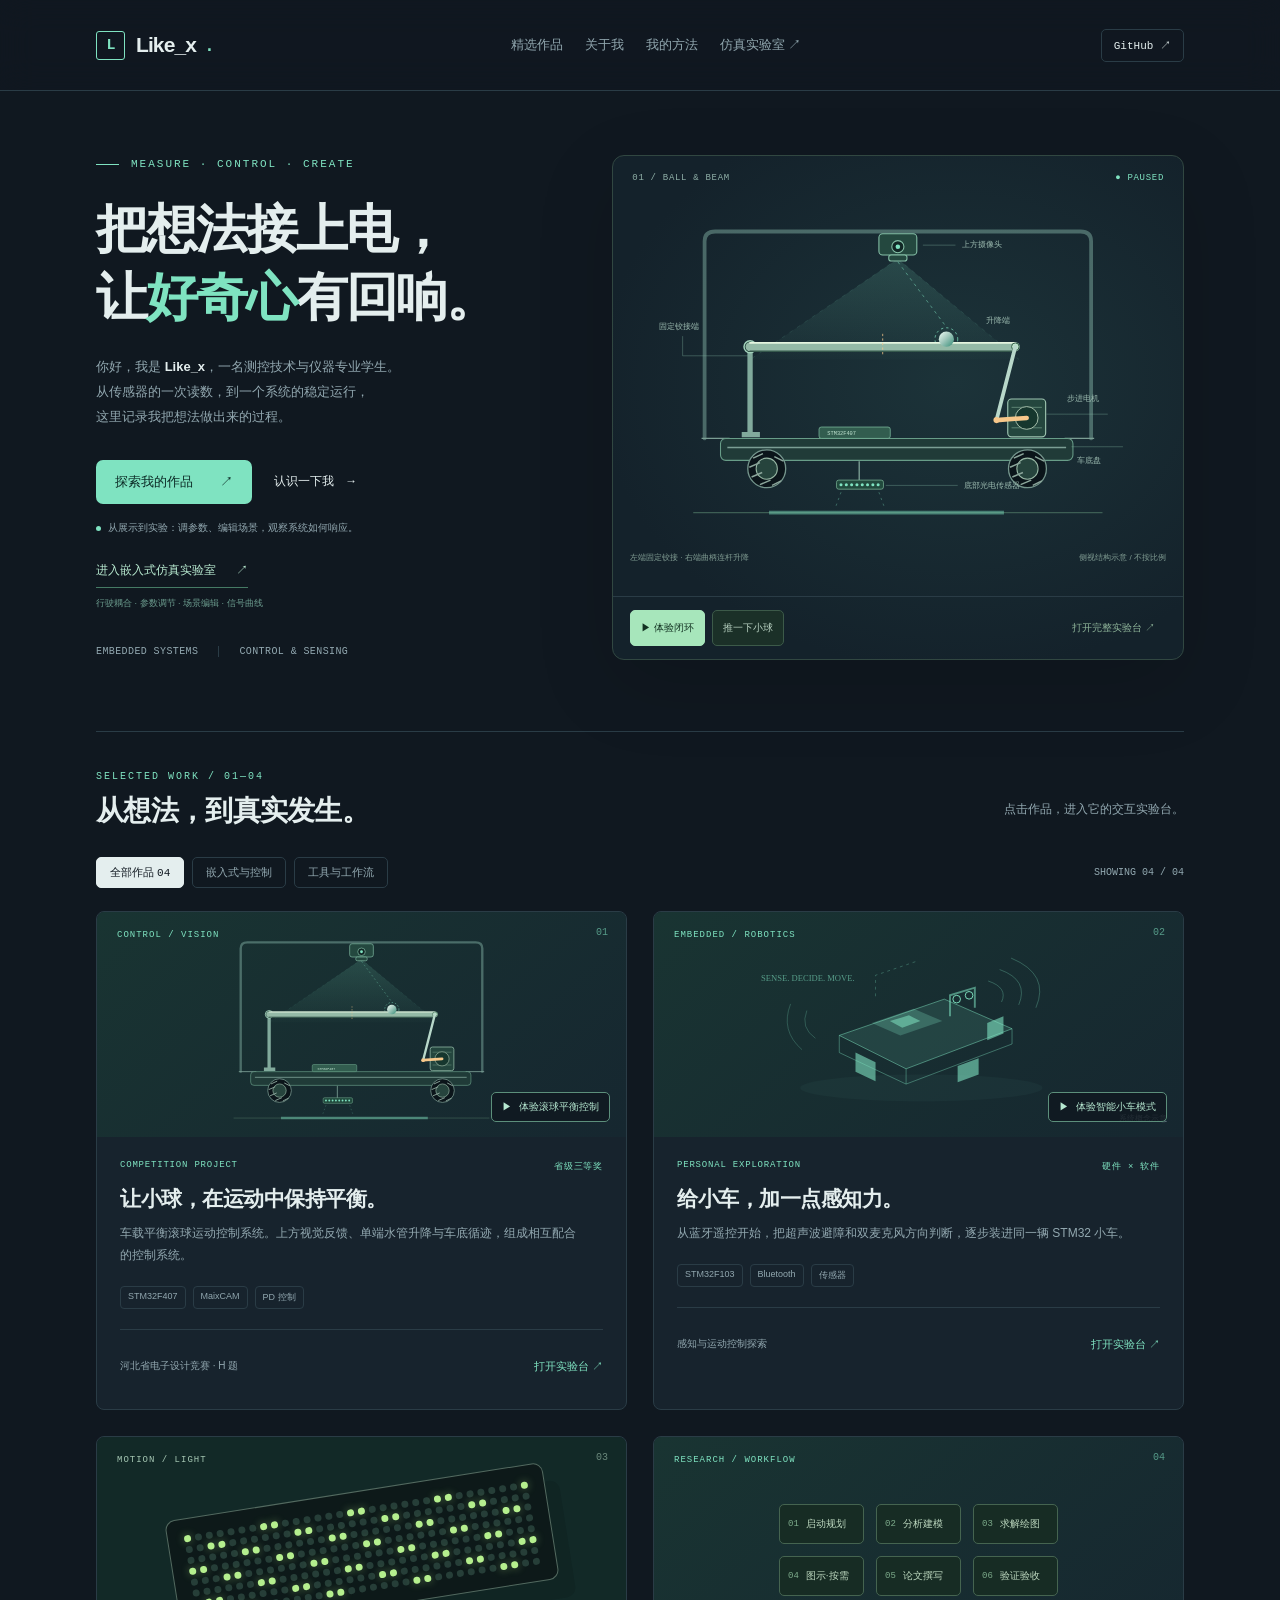
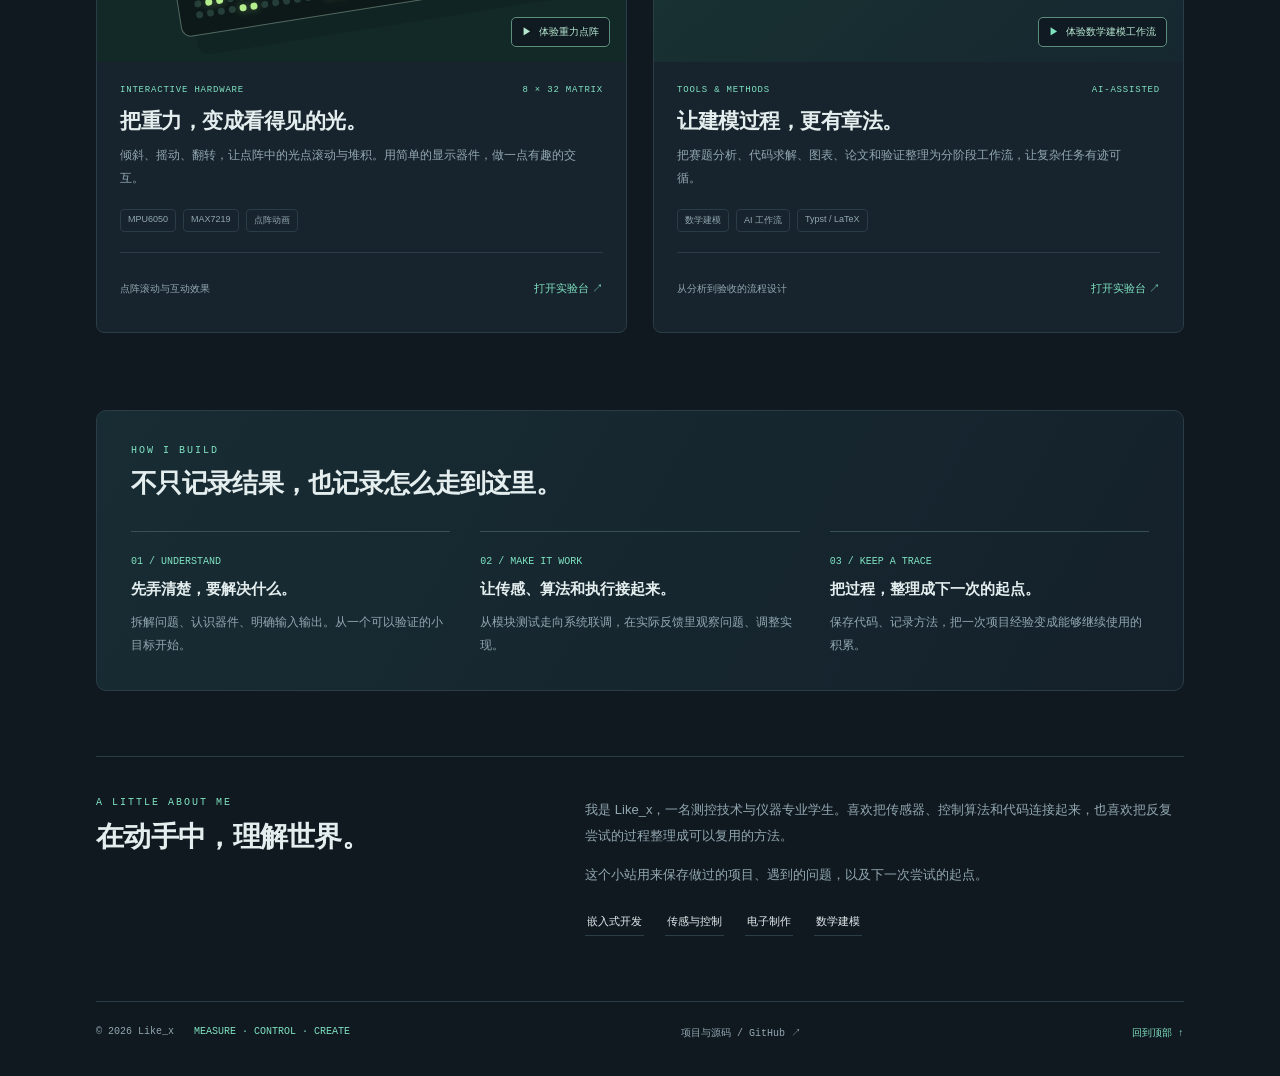
==== commit f24580cb: "Build project simulation laboratory with coupled vehicle dynamics" ====
--- a/index.html
+++ b/index.html
@@ -1,8 +1,8 @@
-<!doctype html><html lang="zh-CN" data-theme="dark"><head><meta charset="UTF-8"><meta name="viewport" content="width=device-width,initial-scale=1"><meta name="color-scheme" content="dark"><meta name="theme-color" content="#101820"><meta name="description" content="Like_x 的个人工程作品集：嵌入式开发、传感与控制、电子制作和数学建模工作流。"><meta name="author" content="Like_x"><meta name="referrer" content="strict-origin-when-cross-origin"><title>Like_x · 把想法接上电</title><link rel="canonical" href="https://likex061228-dotcom.github.io/"><link rel="icon" type="image/svg+xml" href="favicon.svg"><link rel="stylesheet" href="styles.css?v=20261020-2"><link rel="stylesheet" href="labs.css?v=20261020-2"><script src="lab-models.js?v=20261020-2" defer></script><script src="lab-ui.js?v=20261020-2" defer></script><script src="balance-lab.js?v=20261020-2" defer></script><script src="project-labs.js?v=20261020-2" defer></script><script src="app.js?v=20261020-2" defer></script></head><body>
-<a class="skip-link" href="#home">跳到主要内容</a><header class="site-header"><div class="wrap"><div class="nav"><a class="brand" href="#home" aria-label="Like_x 首页"><span class="brand-mark" aria-hidden="true">L</span>Like_x<small>.</small></a><nav class="nav-links" aria-label="主导航"><a href="#projects">精选作品</a><a href="#about">关于我</a><a href="#method">我的方法</a></nav><a class="github-link mono" href="https://github.com/likex061228-dotcom/likex061228-dotcom.github.io" target="_blank" rel="noopener noreferrer">GitHub ↗</a></div></div></header><div class="wrap">
+<!doctype html><html lang="zh-CN" data-theme="dark"><head><meta charset="UTF-8"><meta name="viewport" content="width=device-width,initial-scale=1"><meta name="color-scheme" content="dark"><meta name="theme-color" content="#101820"><meta name="description" content="Like_x 的个人工程作品集：嵌入式开发、传感与控制、电子制作和数学建模工作流。"><meta name="author" content="Like_x"><meta name="referrer" content="strict-origin-when-cross-origin"><title>Like_x · 把想法接上电</title><link rel="canonical" href="https://likex061228-dotcom.github.io/"><link rel="icon" type="image/svg+xml" href="favicon.svg"><link rel="stylesheet" href="styles.css?v=20261020-3"><link rel="stylesheet" href="labs.css?v=20261020-3"><script src="lab-models.js?v=20261020-3" defer></script><script src="lab-ui.js?v=20261020-3" defer></script><script src="balance-lab.js?v=20261020-3" defer></script><script src="project-labs.js?v=20261020-3" defer></script><script src="app.js?v=20261020-3" defer></script></head><body>
+<a class="skip-link" href="#home">跳到主要内容</a><header class="site-header"><div class="wrap"><div class="nav"><a class="brand" href="#home" aria-label="Like_x 首页"><span class="brand-mark" aria-hidden="true">L</span>Like_x<small>.</small></a><nav class="nav-links" aria-label="主导航"><a href="#projects">精选作品</a><a href="#about">关于我</a><a href="#method">我的方法</a><a href="simulator.html">仿真实验室 ↗</a></nav><a class="github-link mono" href="https://github.com/likex061228-dotcom/likex061228-dotcom.github.io" target="_blank" rel="noopener noreferrer">GitHub ↗</a></div></div></header><div class="wrap">
 <main id="home" tabindex="-1">
 <section class="hero">
-<div class="hero-copy"><div class="eyebrow">MEASURE · CONTROL · CREATE</div><h1>把想法接上电，<br>让<span class="highlight">好奇心</span>有回响。</h1><p class="intro">你好，我是 <b>Like_x</b>，一名测控技术与仪器专业学生。<br>从传感器的一次读数，到一个系统的稳定运行，<br>这里记录我把想法做出来的过程。</p><div class="actions"><a class="primary" href="#projects">探索我的作品 <span>↗</span></a><a class="secondary" href="#about">认识一下我 <span style="margin-left:8px">→</span></a></div><p class="hero-hint"><span class="hint-dot"></span>四个项目，四种可亲手操作的原理演示。试试右侧的闭环控制。</p><div class="subnote"><span>EMBEDDED SYSTEMS</span><span>CONTROL & SENSING</span></div></div>
+<div class="hero-copy"><div class="eyebrow">MEASURE · CONTROL · CREATE</div><h1>把想法接上电，<br>让<span class="highlight">好奇心</span>有回响。</h1><p class="intro">你好，我是 <b>Like_x</b>，一名测控技术与仪器专业学生。<br>从传感器的一次读数，到一个系统的稳定运行，<br>这里记录我把想法做出来的过程。</p><div class="actions"><a class="primary" href="#projects">探索我的作品 <span>↗</span></a><a class="secondary" href="#about">认识一下我 <span style="margin-left:8px">→</span></a></div><p class="hero-hint"><span class="hint-dot"></span>从展示到实验：调参数、编辑场景，观察系统如何响应。</p><p class="simulator-entrance"><a href="simulator.html">进入嵌入式仿真实验室 <span>↗</span></a><small>行驶耦合 · 参数调节 · 场景编辑 · 信号曲线</small></p><div class="subnote"><span>EMBEDDED SYSTEMS</span><span>CONTROL & SENSING</span></div></div>
 <div id="hero-lab" class="hero-lab" aria-label="车载平衡滚球系统交互预览"></div>
 </section>
 <section class="projects" id="projects"><div class="section-head"><div><div class="section-label">SELECTED WORK / 01—04</div><h2>从想法，到真实发生。</h2></div><p>点击作品，进入它的交互实验台。</p></div><div class="filter-row" role="group" aria-label="筛选作品"><button data-filter="all" aria-pressed="true">全部作品 <span class="mono">04</span></button><button data-filter="embedded" aria-pressed="false">嵌入式与控制</button><button data-filter="workflow" aria-pressed="false">工具与工作流</button><span class="filter-status" role="status" aria-live="polite">SHOWING 04 / 04</span></div>
--- a/labs.css
+++ b/labs.css
@@ -1,7 +1,12 @@
-:root{--lab-gold:#f7c78a;--lab-blue:#98c7ff}.sr-only{position:absolute;width:1px;height:1px;padding:0;margin:-1px;overflow:hidden;clip:rect(0,0,0,0);white-space:nowrap;border:0}.hero{grid-template-columns:.95fr 1.15fr;gap:44px;padding-top:38px;padding-bottom:45px;min-height:640px}.hero h1{font-size:clamp(38px,4.1vw,58px)}.hero-copy .intro{font-size:13px}.hero-lab{min-width:0;border:1px solid #314741;background:radial-gradient(ellipse at 60% 45%,#1c3339,#14222b 74%);border-radius:12px;box-shadow:0 25px 80px #0002}.hero-lab .lab-toolbar{padding:13px 17px;border-top:1px solid var(--line);gap:7px}.hero-lab .lab-button{padding:9px 10px;font-size:10px;min-height:36px}.hero-lab .lab-button.ghost{margin-left:auto}.hero-lab .lab-visual{border:0;background:transparent;overflow:hidden}.hero-lab .lab-scene-caption{padding:8px 17px 14px;font-size:8px}.hero-lab .lab-scene-top{font-size:9px;padding:17px 19px 0}.hero-lab .balance-svg{max-height:360px}.project-preview{position:relative;width:100%;height:100%;display:block;color:inherit;border:0;padding:0;background:transparent;text-align:left;cursor:pointer;overflow:hidden}.project-preview .card-mechanics{height:100%;padding:0 35px}.card-mechanics svg{width:100%;height:100%;max-height:225px}.card-mechanics .diagram-labels{display:none}.preview-action{position:absolute;right:16px;bottom:15px;display:flex;align-items:center;gap:7px;background:#101820d9;border:1px solid #5c8f7b;color:#b6e8d1;padding:7px 10px;border-radius:5px;font-size:10px;transition:background .2s,transform .2s}.preview-action i{font-style:normal;font-size:10px}.card:hover .preview-action{background:#204339;transform:translateY(-2px)}.card-art{background:linear-gradient(140deg,#193432,#162730)}.card-art.matrix-art{background:#122927}.card-content .card-topline{font-size:9px}.card-open{min-height:40px;padding-left:8px;white-space:nowrap}.card p{max-width:95%}.cards{gap:26px}.card h3{font-size:21px}.card-art .car-svg{transition:transform .3s}.card:hover .car-svg{transform:translateX(5px)}.hero-hint{margin-top:15px;font-size:10px;color:var(--muted);line-height:1.7}.hero-hint .hint-dot{display:inline-block;background:var(--accent);height:5px;width:5px;border-radius:50%;margin-right:7px}.dialog-head{padding:15px 24px;background:#14212b}.dialog-close{min-height:40px;min-width:65px}#project-dialog{width:min(1190px,calc(100% - 44px));max-height:93dvh;border-color:#3e5b53;border-radius:12px}.dialog-body{padding:24px 27px 26px}.dialog-body h2{font-size:27px;margin-bottom:11px}.project-dialog-heading{display:flex;align-items:center;justify-content:space-between;gap:15px}.project-dialog-heading .detail-tags{justify-content:flex-end}.project-summary{margin:8px 0 19px;max-width:850px;font-size:12px!important;line-height:1.85!important}.project-tabs{display:flex;gap:5px;margin:0 0 20px;border-bottom:1px solid #334c47;padding-bottom:9px}.project-tabs button{border:0;background:transparent;color:var(--muted);border-radius:5px;font-size:12px;min-height:40px;padding:10px 16px}.project-tabs button[aria-selected=true]{background:#27443d;color:#b8efd6}.project-tabs button:hover{color:var(--text)}.project-tab-panel:focus{outline:none}.project-notes{max-width:820px;margin:0 auto;padding:0 12px 15px}.project-notes h3{font-size:16px}.project-source-panel{max-width:800px;margin:0 auto;padding:5px 10px 20px}.source-filebox{padding:22px;border:1px solid var(--line);background:var(--bg);border-radius:8px;margin:20px 0}.source-filebox strong{display:block;font:14px Consolas,monospace;color:var(--accent);margin-bottom:7px}.source-filebox p{margin:6px 0}.lab-workspace{display:grid;grid-template-columns:minmax(0,1.7fr) minmax(240px,1fr);gap:22px}.lab-visual{border:1px solid #2e4840;border-radius:8px;background:linear-gradient(#12242b,#122029);min-width:0;align-self:start;overflow:hidden}.lab-scene-top{display:flex;justify-content:space-between;gap:10px;padding:17px 18px 0;font-size:9px;color:#8eaea6;letter-spacing:.7px}.lab-scene-top span:last-child{color:var(--accent)}.balance-svg{width:100%;display:block;max-height:440px}.camera-rig{fill:none;stroke:#7faca0;stroke-width:5;stroke-opacity:.5;stroke-linecap:round}.structure-line{fill:none;stroke:#7b9e94;stroke-width:1.8}.hardware-fill{fill:#24483f;stroke:#85c0a7;stroke-width:1.4}.lens-ring{fill:#112725;stroke:#85c0a7;stroke-width:1.4}.fov-edge{fill:none;stroke:#7fe3c1;stroke-opacity:.15;stroke-dasharray:5 7}.fixed-support{fill:none;stroke:#81aa9c;stroke-width:7}.pivot-joint{fill:#193a32;stroke:#a2d1bb;stroke-width:2}.pipe-body{stroke:#94baa7;stroke-width:12;stroke-linecap:round}.pipe-highlight{stroke:#e4f4df;stroke-width:2.4;stroke-linecap:round}.pipe-bottom{stroke:#36594d;stroke-width:2;stroke-linecap:round}.endpoint-joint{fill:#bce4ca;stroke:#345e48;stroke-width:1.3}.stepper-body{fill:#24463e;stroke:#9ec5b1;stroke-width:1.5}.motor-fins{stroke:#8bb7a0;stroke-width:1.3;opacity:.55}.motor-disc{fill:#16372e;stroke:#b2cbb5;stroke-width:1.2}.chassis-deck{fill:#203b38;stroke:#689d88;stroke-width:1.4}.controller-board{fill:#325d4f;stroke:#7ab89c;stroke-width:1}.svg-micro{font:7px Consolas,monospace;fill:#c2e5d2}.wheel-tire{fill:#0b151a;stroke:#74958c;stroke-width:1.7}.wheel-hub{fill:#26443d;stroke:#97b7a4;stroke-width:1.4}.wheel-treads{fill:none;stroke:#8ba69b;stroke-width:2}.sensor-board{fill:#214a3d;stroke:#78af93}.sensor-rays{fill:none;stroke:#7fe3c1;stroke-opacity:.45;stroke-dasharray:3 5}.ground-line{fill:none;stroke:#3d5e54;stroke-width:1.5}.diagram-labels path{fill:none;stroke:#83baa4;stroke-opacity:.45}.diagram-labels text{font:10px "Segoe UI","Microsoft YaHei",sans-serif;fill:#9cbbb0}.balance-svg[data-highlight=camera] .camera-part,.balance-svg[data-highlight=pipe] .pipe-assembly,.balance-svg[data-highlight=motor] .stepper-body,.balance-svg[data-highlight=chassis] .chassis-deck,.balance-svg[data-highlight=sensors] .sensor-board{filter:drop-shadow(0 0 8px #7fe3c1b0)}.lab-scene-caption{display:flex;justify-content:space-between;gap:12px;padding:0 17px 16px;color:#819d93;font-size:9px;line-height:1.7}.part-picker{display:flex;gap:5px;flex-wrap:wrap;padding:13px 15px;border-top:1px solid #2a433b}.part-picker button{background:transparent;color:#93ada2;border:1px solid #334f43;border-radius:4px;padding:7px 8px;font-size:9px;min-height:34px}.part-picker button[aria-pressed=true]{color:#baf0d3;background:#29493b;border-color:#609c7b}.part-explanation{padding:0 17px 12px;min-height:93px}.part-explanation strong{font-size:11px;color:#c6e5d4}.part-explanation p{font-size:11px!important;line-height:1.85!important;margin:7px 0!important;color:#8ca99e!important}.lab-panel{padding:3px 0;min-width:0}.lab-panel h3{font-size:21px;line-height:1.55;margin:11px 0 10px}.lab-lead{font-size:12px!important;line-height:1.85!important;color:#95afa5!important;margin:0 0 19px}.lab-range-label{display:block;font-size:11px;color:#bdd3c8;line-height:1.8;margin:17px 0 7px}.lab-range-label output{float:right;color:var(--accent);font:12px Consolas,monospace}.lab-range-label input{display:block;margin-top:10px}.lab-panel input[type=range]{height:24px;margin:0;display:block}.range-extents{display:flex;justify-content:space-between;font-size:9px;color:#728d81;margin-top:3px}.readout-grid{display:grid;grid-template-columns:1fr 1fr;gap:8px;margin-top:21px}.readout-grid>div{padding:12px;border:1px solid #2f483d;background:#12251f;border-radius:5px}.readout-grid small{display:block;font-size:9px;color:#86a291}.readout-grid strong{display:block;font:20px Consolas,monospace;color:#b3ecc7;margin-top:8px}.readout-grid .height-readout{font:13px "Segoe UI","Microsoft YaHei",sans-serif;line-height:1.8}.trace-panel{margin-top:15px;border:1px solid var(--line);background:#101e23;border-radius:5px;padding:10px}.trace-label{display:flex;justify-content:space-between;gap:8px;color:#829c8d;font-size:9px}.feedback-trace{width:100%;height:74px;display:block}.trace-mid{stroke:#719882;stroke-opacity:.2;stroke-dasharray:2 4}.loop-flow{display:flex;align-items:center;gap:5px;font-size:9px;color:#7c988b;margin:15px 0}.loop-flow span{padding:7px 5px;border:1px solid #2e473c;border-radius:4px;white-space:nowrap}.loop-flow .active{background:#294e3d;color:#b6efcf;border-color:#6ba483}.loop-flow b{font-weight:400;font-size:10px}.demo-limit{font-size:10px!important;line-height:1.8!important;color:#6e8d7c!important;margin:14px 0 0}.lab-toolbar{display:flex;align-items:center;flex-wrap:wrap;gap:9px;margin-top:17px}.lab-button{border:1px solid #3c5a49;border-radius:5px;background:#1b3028;color:#bbd4c4;font-size:11px;padding:10px 14px;min-height:40px}.lab-button:hover{background:#294b37;border-color:#6a9e78}.lab-button.accent{background:#a7e6bb;color:#133222;border-color:#a7e6bb}.lab-button.accent:hover{background:#c2f5d0}.lab-button.ghost{background:transparent;border-color:transparent;color:#8fb59a}.lab-helper{font-size:10px;color:#7f9a87;line-height:1.8}.lab-button:disabled,.tilt-buttons button:disabled{opacity:.35;cursor:default}.car-lab-svg{display:block;width:100%;min-height:240px}.car-body{fill:#20463b;stroke:#a6c8b1;stroke-width:1.6}.driving-route{fill:none;stroke:#6b9981;stroke-opacity:.25;stroke-dasharray:5 7}.svg-caption{font:10px "Segoe UI","Microsoft YaHei",sans-serif;fill:#6f9381}.segmented{display:flex;gap:5px;margin:12px 0 15px;flex-wrap:wrap}.segmented button,.source-controls button{border:1px solid #365240;border-radius:4px;background:transparent;color:#89aa91;font-size:10px;padding:9px 10px;min-height:38px}.segmented button[aria-pressed=true],.source-controls button[aria-pressed=true]{background:#294a35;color:#c7edca;border-color:#6c9872}.control-cross{display:grid;grid-template-columns:1fr 1.5fr 1fr;gap:7px}.control-cross button{border:1px solid #426144;background:#1d3625;color:#c3ddc2;min-height:42px;border-radius:5px;font-size:11px}.control-cross button:last-child{grid-column:2}.decision-box{padding:14px;border:1px solid #344e3a;border-radius:6px;background:#15271e;margin:19px 0 14px}.decision-box small{color:#7e9f81;font-size:9px}.decision-box strong{display:block;font-size:14px;color:#c3e6bd;margin-top:9px}.decision-box p{font-size:11px!important;line-height:1.85!important;margin:8px 0 0;color:#8da58c!important}.source-controls{display:flex;gap:5px;flex-wrap:wrap}.mic-bars{margin-top:15px}.mic-bars>div{font-size:9px;color:#89a98a;margin-bottom:11px}.mic-bars i{display:block;height:6px;border-radius:3px;background:linear-gradient(90deg,#518d5b,#b6ebb8);margin-top:7px;transition:width .25s}.matrix-visual{background:radial-gradient(ellipse at 50% 50%,#243b26,#101e1d 80%)}.matrix-stage{display:grid;place-items:center;min-height:265px;padding:28px 18px}.interactive-matrix{display:grid;grid-template-columns:repeat(32,minmax(0,1fr));gap:clamp(2px,.35vw,5px);padding:14px;width:100%;background:#091310;border:1px solid #4e6950;border-radius:8px;box-shadow:0 20px 35px #0005}.matrix-led{aspect-ratio:1;border-radius:50%;background:#24372b;box-shadow:inset 0 0 1px #a5b892}.matrix-led.lit{background:#d1f794;box-shadow:0 0 9px #c3f47c70}.matrix-led.masked{background:#102219;box-shadow:inset 0 0 0 1px #3c694b}.gravity-guide{display:flex;justify-content:center;align-items:center;gap:16px;padding:3px 15px 30px}.gravity-arrow{font:35px Consolas,monospace;color:#c7edab;display:inline-block}.gravity-guide strong{font-size:12px;color:#c5e4b6;font-weight:500}.gravity-guide small{display:block;color:#6f926d;font-size:9px;margin-top:6px}.tilt-buttons{display:grid;grid-template-columns:repeat(4,1fr);gap:5px;margin-top:16px}.tilt-buttons button{border:1px solid #435c3c;background:#1c2e1d;color:#acc09b;font-size:10px;border-radius:5px;min-height:40px;padding:5px}.matrix-stage.impulse{animation:matrix-impulse .36s ease-out}@keyframes matrix-impulse{20%{transform:translateY(-5px) rotate(-.6deg)}60%{transform:translateY(3px) rotate(.5deg)}100%{transform:none}}.workflow-workspace{grid-template-columns:1.1fr 1fr;gap:26px}.workflow-visual{background:linear-gradient(135deg,#192b30,#142228)}.workflow-nodes{padding:19px;display:grid;gap:8px}.workflow-node{position:relative;display:flex;align-items:center;gap:12px;width:100%;text-align:left;min-height:64px;background:#132226;border:1px solid #2d4642;border-radius:6px;color:#7c9991;padding:10px 13px}.workflow-node:after{content:"";position:absolute;left:29px;top:100%;height:9px;width:1px;background:#38584b}.workflow-node:last-child:after{display:none}.workflow-node[aria-pressed=true]{border-color:#7fb79a;background:#244237;box-shadow:inset 3px 0 #b5e3bd;color:#c5eacb}.node-number{font:17px Consolas,monospace;color:#6a8f7c;min-width:23px}.workflow-node[aria-pressed=true] .node-number{color:#b5e3bd}.workflow-node strong{display:block;font-size:12px;font-weight:500}.workflow-node small{display:block;margin-top:4px;font:8px Consolas,monospace;color:#628777}.workflow-node[aria-pressed=true] small{color:#87b49b}.node-status{font-size:8px;margin-left:auto;font-style:normal;white-space:nowrap}.workflow-node.passed:not([aria-pressed=true]) .node-number{color:#a3bd94}.workflow-rail{height:3px;background:#283f32;margin:0 19px 16px;overflow:hidden;border-radius:3px}.workflow-progress{height:100%;width:0;background:#bae1ad}.workflow-explanation{padding:18px 0}.workflow-explanation h3{font-size:27px}.workflow-io{margin-top:22px}.workflow-io>div{border:1px solid #38503f;background:#17291f;padding:16px;border-radius:6px}.workflow-io small{font:9px Consolas,monospace;color:#87a184}.workflow-io p{font-size:12px!important;line-height:1.8!important;color:#bdd0b5!important;margin:8px 0 0;overflow-wrap:anywhere}.workflow-output{font-size:11px!important}.io-arrow{display:block;color:#96b38a;text-align:center;margin:7px}.checkpoint{margin-top:19px;padding-left:13px;border-left:2px solid #8daa79}.checkpoint span{font-size:10px;color:#b9d3a3}.checkpoint p{font-size:11px!important;color:#8da482!important;line-height:1.8!important;margin:8px 0}.workflow-announcement{margin:0}.dialog-body [hidden]{display:none!important}
-.workflow-art .project-preview{display:grid;place-items:center}.workflow-mini-grid{display:grid;grid-template-columns:repeat(3,85px);gap:12px}.mini-stage{display:flex;align-items:center;gap:7px;border:1px solid #456450;background:#172c24;padding:12px 8px;font-size:10px;color:#bdd8bf;border-radius:5px}.mini-stage small{font:9px Consolas,monospace;color:#7caa8a}.matrix-art .project-preview{display:grid;place-items:center}.project-preview:focus-visible{outline-offset:-4px}.project-preview .art-label{pointer-events:none}.project-lab>.lab-toolbar{margin:0 0 18px;padding:0 0 15px;border-bottom:1px solid #2e453b}
-@media(min-width:1500px){.hero{min-height:680px}.hero-lab .balance-svg{max-height:400px}}
-@media(max-width:960px){.hero{gap:25px;grid-template-columns:1fr 1fr}.hero h1{font-size:42px}.hero-lab .lab-toolbar{padding:11px}.hero-lab .lab-button{padding:9px 7px;font-size:9px}.lab-workspace{grid-template-columns:1.4fr 1fr;gap:18px}.lab-panel h3{font-size:18px}.loop-flow{gap:3px;font-size:8px}.loop-flow span{padding:6px 3px}.project-dialog-heading{display:block}.project-dialog-heading .detail-tags{justify-content:flex-start}.dialog-body{padding:22px}.workflow-workspace{grid-template-columns:1fr 1fr}}
-@media(max-width:800px){.hero{grid-template-columns:1fr;padding-top:38px;gap:30px;min-height:0}.hero-copy{max-width:560px}.hero h1{font-size:46px}.hero-lab .balance-svg{max-height:380px}.hero-lab .lab-toolbar{padding:13px 17px}.hero-lab .lab-button{padding:10px 13px;font-size:10px}.lab-workspace{grid-template-columns:1fr}.lab-visual{width:100%}.lab-panel{padding:10px 0}.lab-panel h3{font-size:21px;max-width:400px}.lab-lead{max-width:600px}.readout-grid{max-width:450px}.trace-panel{max-width:450px}.loop-flow{font-size:10px}.loop-flow span{padding:8px 10px}.lab-toolbar{gap:8px}.lab-helper{flex-basis:100%}.workflow-workspace{grid-template-columns:1fr}.workflow-explanation{padding:10px 0}.workflow-nodes{grid-template-columns:1fr 1fr;gap:8px}.workflow-node{padding:9px;gap:7px}.workflow-node:after{display:none}.workflow-node small{font-size:7px}.workflow-node .node-status{display:none}.workflow-io{display:grid;grid-template-columns:1fr 18px 1fr;gap:7px;align-items:stretch}.io-arrow{align-self:center;transform:rotate(-90deg)}.matrix-stage{min-height:220px}.balance-svg{max-height:440px}.part-explanation{min-height:0}.lab-scene-caption{font-size:8px}.project-tabs{position:sticky;top:71px;background:var(--surface);z-index:2;padding-top:8px}.dialog-head{z-index:3}}
-@media(max-width:520px){.hero{padding-bottom:40px}.hero h1{font-size:39px}.hero-lab .lab-button.ghost{margin-left:0}.hero-lab .lab-toolbar{padding:10px;gap:5px}.hero-lab .lab-button{font-size:9px;padding:9px 7px}.hero-lab .lab-scene-top{padding:14px 13px 0;font-size:8px}.hero-lab .balance-svg{min-height:235px}.hero-lab .lab-scene-caption{padding:4px 13px 12px;font-size:7px}.card-open{font-size:10px}.card-content .card-topline{font-size:8px}.card p{max-width:100%}.card-art .preview-action{font-size:9px}.project-preview .card-mechanics{padding:0 13px}.hero-hint{max-width:300px}#project-dialog{width:calc(100% - 18px);max-height:96dvh;border-radius:9px}.dialog-body{padding:18px 13px}.dialog-body h2{font-size:22px}.detail-tags span{font-size:8px;padding:5px 7px}.project-summary{font-size:11px!important;margin-bottom:13px}.project-tabs{gap:2px;top:70px}.project-tabs button{padding:9px 12px;font-size:11px;min-height:40px}.dialog-head{padding:12px 14px}.dialog-head span{font-size:8px}.dialog-close{min-height:38px;min-width:57px;font-size:11px;padding:7px}.lab-scene-top{padding:13px 12px 0;font-size:8px;letter-spacing:.3px}.lab-scene-caption{padding:0 11px 12px;gap:7px;font-size:7px}.part-picker{padding:10px;gap:4px}.part-picker button{font-size:8px;padding:6px;min-height:35px}.part-explanation{padding:0 12px 10px}.part-explanation p{font-size:10px!important}.lab-panel h3{font-size:20px}.lab-button{font-size:10px;padding:9px 11px}.lab-toolbar{gap:7px}.lab-helper{font-size:9px}.matrix-stage{min-height:190px;padding:20px 10px}.interactive-matrix{gap:3px;padding:10px}.matrix-led.lit{box-shadow:0 0 6px #c3f47c70}.gravity-guide{padding-bottom:23px}.workflow-nodes{padding:13px;gap:7px}.workflow-node{min-height:65px;padding:9px 7px}.workflow-node small{font-size:6px}.node-number{font-size:15px;min-width:19px}.workflow-node strong{font-size:11px}.workflow-io{grid-template-columns:1fr}.io-arrow{transform:none;margin:0}.workflow-io>div{padding:13px}.source-filebox{padding:16px}.source-filebox strong{font-size:12px;overflow-wrap:anywhere}.lab-panel .segmented button{padding:9px 10px;font-size:10px}.trace-panel{margin-bottom:10px}.balance-svg .diagram-labels text{font-size:10px}}
-@media(prefers-reduced-motion:reduce){.matrix-stage.impulse{animation:none}.card,.card-art .car-svg,.preview-action,.mic-bars i{transition:none}}
+:root{--lab-gold:#f7c78a;--lab-blue:#98c7ff}.sr-only{position:absolute;width:1px;height:1px;padding:0;margin:-1px;overflow:hidden;clip:rect(0,0,0,0);white-space:nowrap;border:0}.hero{grid-template-columns:.95fr 1.15fr;gap:44px;padding-top:38px;padding-bottom:45px;min-height:640px}.hero h1{font-size:clamp(38px,4.1vw,58px)}.hero-copy .intro{font-size:13px}.hero-lab{min-width:0;border:1px solid #314741;background:radial-gradient(ellipse at 60% 45%,#1c3339,#14222b 74%);border-radius:12px;box-shadow:0 25px 80px #0002}.hero-lab .lab-toolbar{padding:13px 17px;border-top:1px solid var(--line);gap:7px}.hero-lab .lab-button{padding:9px 10px;font-size:10px;min-height:36px}.hero-lab .lab-button.ghost{margin-left:auto}.hero-lab .lab-visual{border:0;background:transparent;overflow:hidden}.hero-lab .lab-scene-caption{padding:8px 17px 14px;font-size:8px}.hero-lab .lab-scene-top{font-size:9px;padding:17px 19px 0}.hero-lab .balance-svg{max-height:360px}.project-preview{position:relative;width:100%;height:100%;display:block;color:inherit;border:0;padding:0;background:transparent;text-align:left;cursor:pointer;overflow:hidden}.project-preview .card-mechanics{height:100%;padding:0 35px}.card-mechanics svg{width:100%;height:100%;max-height:225px}.card-mechanics .diagram-labels{display:none}.preview-action{position:absolute;right:16px;bottom:15px;display:flex;align-items:center;gap:7px;background:#101820d9;border:1px solid #5c8f7b;color:#b6e8d1;padding:7px 10px;border-radius:5px;font-size:10px;transition:background .2s,transform .2s}.preview-action i{font-style:normal;font-size:10px}.card:hover .preview-action{background:#204339;transform:translateY(-2px)}.card-art{background:linear-gradient(140deg,#193432,#162730)}.card-art.matrix-art{background:#122927}.card-content .card-topline{font-size:9px}.card-open{min-height:40px;padding-left:8px;white-space:nowrap}.card p{max-width:95%}.cards{gap:26px}.card h3{font-size:21px}.card-art .car-svg{transition:transform .3s}.card:hover .car-svg{transform:translateX(5px)}.hero-hint{margin-top:15px;font-size:10px;color:var(--muted);line-height:1.7}.hero-hint .hint-dot{display:inline-block;background:var(--accent);height:5px;width:5px;border-radius:50%;margin-right:7px}.dialog-head{padding:15px 24px;background:#14212b}.dialog-close{min-height:40px;min-width:65px}#project-dialog{width:min(1190px,calc(100% - 44px));max-height:93dvh;border-color:#3e5b53;border-radius:12px}.dialog-body{padding:24px 27px 26px}.dialog-body h2{font-size:27px;margin-bottom:11px}.project-dialog-heading{display:flex;align-items:center;justify-content:space-between;gap:15px}.project-dialog-heading .detail-tags{justify-content:flex-end}.project-summary{margin:8px 0 19px;max-width:850px;font-size:12px!important;line-height:1.85!important}.project-tabs{display:flex;gap:5px;margin:0 0 20px;border-bottom:1px solid #334c47;padding-bottom:9px}.project-tabs button{border:0;background:transparent;color:var(--muted);border-radius:5px;font-size:12px;min-height:40px;padding:10px 16px}.project-tabs button[aria-selected=true]{background:#27443d;color:#b8efd6}.project-tabs button:hover{color:var(--text)}.project-tab-panel:focus{outline:none}.project-notes{max-width:820px;margin:0 auto;padding:0 12px 15px}.project-notes h3{font-size:16px}.project-source-panel{max-width:800px;margin:0 auto;padding:5px 10px 20px}.source-filebox{padding:22px;border:1px solid var(--line);background:var(--bg);border-radius:8px;margin:20px 0}.source-filebox strong{display:block;font:14px Consolas,monospace;color:var(--accent);margin-bottom:7px}.source-filebox p{margin:6px 0}.lab-workspace{display:grid;grid-template-columns:minmax(0,1.7fr) minmax(240px,1fr);gap:22px}.lab-visual{border:1px solid #2e4840;border-radius:8px;background:linear-gradient(#12242b,#122029);min-width:0;align-self:start;overflow:hidden}.lab-scene-top{display:flex;justify-content:space-between;gap:10px;padding:17px 18px 0;font-size:9px;color:#8eaea6;letter-spacing:.7px}.lab-scene-top span:last-child{color:var(--accent)}.balance-svg{width:100%;display:block;max-height:440px}.camera-rig{fill:none;stroke:#7faca0;stroke-width:5;stroke-opacity:.5;stroke-linecap:round}.structure-line{fill:none;stroke:#7b9e94;stroke-width:1.8}.hardware-fill{fill:#24483f;stroke:#85c0a7;stroke-width:1.4}.lens-ring{fill:#112725;stroke:#85c0a7;stroke-width:1.4}.fov-edge{fill:none;stroke:#7fe3c1;stroke-opacity:.15;stroke-dasharray:5 7}.fixed-support{fill:none;stroke:#81aa9c;stroke-width:7}.pivot-joint{fill:#193a32;stroke:#a2d1bb;stroke-width:2}.pipe-body{stroke:#94baa7;stroke-width:12;stroke-linecap:round}.pipe-highlight{stroke:#e4f4df;stroke-width:2.4;stroke-linecap:round}.pipe-bottom{stroke:#36594d;stroke-width:2;stroke-linecap:round}.endpoint-joint{fill:#bce4ca;stroke:#345e48;stroke-width:1.3}.stepper-body{fill:#24463e;stroke:#9ec5b1;stroke-width:1.5}.motor-fins{stroke:#8bb7a0;stroke-width:1.3;opacity:.55}.motor-disc{fill:#16372e;stroke:#b2cbb5;stroke-width:1.2}.chassis-deck{fill:#203b38;stroke:#689d88;stroke-width:1.4}.controller-board{fill:#325d4f;stroke:#7ab89c;stroke-width:1}.svg-micro{font:7px Consolas,monospace;fill:#c2e5d2}.wheel-tire{fill:#0b151a;stroke:#74958c;stroke-width:1.7}.wheel-hub{fill:#26443d;stroke:#97b7a4;stroke-width:1.4}.wheel-treads{fill:none;stroke:#8ba69b;stroke-width:2}.sensor-board{fill:#214a3d;stroke:#78af93}.sensor-rays{fill:none;stroke:#7fe3c1;stroke-opacity:.45;stroke-dasharray:3 5}.ground-line{fill:none;stroke:#3d5e54;stroke-width:1.5}.diagram-labels path{fill:none;stroke:#83baa4;stroke-opacity:.45}.diagram-labels text{font:10px "Segoe UI","Microsoft YaHei",sans-serif;fill:#9cbbb0}.balance-svg[data-highlight=camera] .camera-part,.balance-svg[data-highlight=pipe] .pipe-assembly,.balance-svg[data-highlight=motor] .stepper-body,.balance-svg[data-highlight=chassis] .chassis-deck,.balance-svg[data-highlight=sensors] .sensor-board{filter:drop-shadow(0 0 8px #7fe3c1b0)}.lab-scene-caption{display:flex;justify-content:space-between;gap:12px;padding:0 17px 16px;color:#819d93;font-size:9px;line-height:1.7}.part-picker{display:flex;gap:5px;flex-wrap:wrap;padding:13px 15px;border-top:1px solid #2a433b}.part-picker button{background:transparent;color:#93ada2;border:1px solid #334f43;border-radius:4px;padding:7px 8px;font-size:9px;min-height:34px}.part-picker button[aria-pressed=true]{color:#baf0d3;background:#29493b;border-color:#609c7b}.part-explanation{padding:0 17px 12px;min-height:93px}.part-explanation strong{font-size:11px;color:#c6e5d4}.part-explanation p{font-size:11px!important;line-height:1.85!important;margin:7px 0!important;color:#8ca99e!important}.lab-panel{padding:3px 0;min-width:0}.lab-panel h3{font-size:21px;line-height:1.55;margin:11px 0 10px}.lab-lead{font-size:12px!important;line-height:1.85!important;color:#95afa5!important;margin:0 0 19px}.lab-range-label{display:block;font-size:11px;color:#bdd3c8;line-height:1.8;margin:17px 0 7px}.lab-range-label output{float:right;color:var(--accent);font:12px Consolas,monospace}.lab-range-label input{display:block;margin-top:10px}.lab-panel input[type=range]{height:24px;margin:0;display:block}.range-extents{display:flex;justify-content:space-between;font-size:9px;color:#728d81;margin-top:3px}.readout-grid{display:grid;grid-template-columns:1fr 1fr;gap:8px;margin-top:21px}.readout-grid>div{padding:12px;border:1px solid #2f483d;background:#12251f;border-radius:5px}.readout-grid small{display:block;font-size:9px;color:#86a291}.readout-grid strong{display:block;font:20px Consolas,monospace;color:#b3ecc7;margin-top:8px}.readout-grid .height-readout{font:13px "Segoe UI","Microsoft YaHei",sans-serif;line-height:1.8}.trace-panel{margin-top:15px;border:1px solid var(--line);background:#101e23;border-radius:5px;padding:10px}.trace-label{display:flex;justify-content:space-between;gap:8px;color:#829c8d;font-size:9px}.feedback-trace{width:100%;height:74px;display:block}.trace-mid{stroke:#719882;stroke-opacity:.2;stroke-dasharray:2 4}.loop-flow{display:flex;align-items:center;gap:5px;font-size:9px;color:#7c988b;margin:15px 0}.loop-flow span{padding:7px 5px;border:1px solid #2e473c;border-radius:4px;white-space:nowrap}.loop-flow .active{background:#294e3d;color:#b6efcf;border-color:#6ba483}.loop-flow b{font-weight:400;font-size:10px}.demo-limit{font-size:10px!important;line-height:1.8!important;color:#6e8d7c!important;margin:14px 0 0}.lab-toolbar{display:flex;align-items:center;flex-wrap:wrap;gap:9px;margin-top:17px}.lab-button{border:1px solid #3c5a49;border-radius:5px;background:#1b3028;color:#bbd4c4;font-size:11px;padding:10px 14px;min-height:40px}.lab-button:hover{background:#294b37;border-color:#6a9e78}.lab-button.accent{background:#a7e6bb;color:#133222;border-color:#a7e6bb}.lab-button.accent:hover{background:#c2f5d0}.lab-button.ghost{background:transparent;border-color:transparent;color:#8fb59a}.lab-helper{font-size:10px;color:#7f9a87;line-height:1.8}.lab-button:disabled,.tilt-buttons button:disabled{opacity:.35;cursor:default}.car-lab-svg{display:block;width:100%;min-height:240px}.car-body{fill:#20463b;stroke:#a6c8b1;stroke-width:1.6}.driving-route{fill:none;stroke:#6b9981;stroke-opacity:.25;stroke-dasharray:5 7}.svg-caption{font:10px "Segoe UI","Microsoft YaHei",sans-serif;fill:#6f9381}.segmented{display:flex;gap:5px;margin:12px 0 15px;flex-wrap:wrap}.segmented button,.source-controls button{border:1px solid #365240;border-radius:4px;background:transparent;color:#89aa91;font-size:10px;padding:9px 10px;min-height:38px}.segmented button[aria-pressed=true],.source-controls button[aria-pressed=true]{background:#294a35;color:#c7edca;border-color:#6c9872}.control-cross{display:grid;grid-template-columns:1fr 1.5fr 1fr;gap:7px}.control-cross button{border:1px solid #426144;background:#1d3625;color:#c3ddc2;min-height:42px;border-radius:5px;font-size:11px}.control-cross button:last-child{grid-column:2}.decision-box{padding:14px;border:1px solid #344e3a;border-radius:6px;background:#15271e;margin:19px 0 14px}.decision-box small{color:#7e9f81;font-size:9px}.decision-box strong{display:block;font-size:14px;color:#c3e6bd;margin-top:9px}.decision-box p{font-size:11px!important;line-height:1.85!important;margin:8px 0 0;color:#8da58c!important}.source-controls{display:flex;gap:5px;flex-wrap:wrap}.mic-bars{margin-top:15px}.mic-bars>div{font-size:9px;color:#89a98a;margin-bottom:11px}.mic-bars i{display:block;height:6px;border-radius:3px;background:linear-gradient(90deg,#518d5b,#b6ebb8);margin-top:7px;transition:width .25s}.matrix-visual{background:radial-gradient(ellipse at 50% 50%,#243b26,#101e1d 80%)}.matrix-stage{display:grid;place-items:center;min-height:265px;padding:28px 18px}.interactive-matrix{display:grid;grid-template-columns:repeat(32,minmax(0,1fr));gap:clamp(2px,.35vw,5px);padding:14px;width:100%;background:#091310;border:1px solid #4e6950;border-radius:8px;box-shadow:0 20px 35px #0005}.matrix-led{aspect-ratio:1;border-radius:50%;background:#24372b;box-shadow:inset 0 0 1px #a5b892}.matrix-led.lit{background:#d1f794;box-shadow:0 0 9px #c3f47c70}.matrix-led.masked{background:#102219;box-shadow:inset 0 0 0 1px #3c694b}.gravity-guide{display:flex;justify-content:center;align-items:center;gap:16px;padding:3px 15px 30px}.gravity-arrow{font:35px Consolas,monospace;color:#c7edab;display:inline-block}.gravity-guide strong{font-size:12px;color:#c5e4b6;font-weight:500}.gravity-guide small{display:block;color:#6f926d;font-size:9px;margin-top:6px}.tilt-buttons{display:grid;grid-template-columns:repeat(4,1fr);gap:5px;margin-top:16px}.tilt-buttons button{border:1px solid #435c3c;background:#1c2e1d;color:#acc09b;font-size:10px;border-radius:5px;min-height:40px;padding:5px}.matrix-stage.impulse{animation:matrix-impulse .36s ease-out}@keyframes matrix-impulse{20%{transform:translateY(-5px) rotate(-.6deg)}60%{transform:translateY(3px) rotate(.5deg)}100%{transform:none}}.workflow-workspace{grid-template-columns:1.1fr 1fr;gap:26px}.workflow-visual{background:linear-gradient(135deg,#192b30,#142228)}.workflow-nodes{padding:19px;display:grid;gap:8px}.workflow-node{position:relative;display:flex;align-items:center;gap:12px;width:100%;text-align:left;min-height:64px;background:#132226;border:1px solid #2d4642;border-radius:6px;color:#7c9991;padding:10px 13px}.workflow-node:after{content:"";position:absolute;left:29px;top:100%;height:9px;width:1px;background:#38584b}.workflow-node:last-child:after{display:none}.workflow-node[aria-pressed=true]{border-color:#7fb79a;background:#244237;box-shadow:inset 3px 0 #b5e3bd;color:#c5eacb}.node-number{font:17px Consolas,monospace;color:#6a8f7c;min-width:23px}.workflow-node[aria-pressed=true] .node-number{color:#b5e3bd}.workflow-node strong{display:block;font-size:12px;font-weight:500}.workflow-node small{display:block;margin-top:4px;font:8px Consolas,monospace;color:#628777}.workflow-node[aria-pressed=true] small{color:#87b49b}.node-status{font-size:8px;margin-left:auto;font-style:normal;white-space:nowrap}.workflow-node.passed:not([aria-pressed=true]) .node-number{color:#a3bd94}.workflow-rail{height:3px;background:#283f32;margin:0 19px 16px;overflow:hidden;border-radius:3px}.workflow-progress{height:100%;width:0;background:#bae1ad}.workflow-explanation{padding:18px 0}.workflow-explanation h3{font-size:27px}.workflow-io{margin-top:22px}.workflow-io>div{border:1px solid #38503f;background:#17291f;padding:16px;border-radius:6px}.workflow-io small{font:9px Consolas,monospace;color:#87a184}.workflow-io p{font-size:12px!important;line-height:1.8!important;color:#bdd0b5!important;margin:8px 0 0;overflow-wrap:anywhere}.workflow-output{font-size:11px!important}.io-arrow{display:block;color:#96b38a;text-align:center;margin:7px}.checkpoint{margin-top:19px;padding-left:13px;border-left:2px solid #8daa79}.checkpoint span{font-size:10px;color:#b9d3a3}.checkpoint p{font-size:11px!important;color:#8da482!important;line-height:1.8!important;margin:8px 0}.workflow-announcement{margin:0}.dialog-body [hidden]{display:none!important}
+.workflow-art .project-preview{display:grid;place-items:center}.workflow-mini-grid{display:grid;grid-template-columns:repeat(3,85px);gap:12px}.mini-stage{display:flex;align-items:center;gap:7px;border:1px solid #456450;background:#172c24;padding:12px 8px;font-size:10px;color:#bdd8bf;border-radius:5px}.mini-stage small{font:9px Consolas,monospace;color:#7caa8a}.matrix-art .project-preview{display:grid;place-items:center}.project-preview:focus-visible{outline-offset:-4px}.project-preview .art-label{pointer-events:none}.project-lab>.lab-toolbar{margin:0 0 18px;padding:0 0 15px;border-bottom:1px solid #2e453b}
+@media(min-width:1500px){.hero{min-height:680px}.hero-lab .balance-svg{max-height:400px}}
+@media(max-width:960px){.hero{gap:25px;grid-template-columns:1fr 1fr}.hero h1{font-size:42px}.hero-lab .lab-toolbar{padding:11px}.hero-lab .lab-button{padding:9px 7px;font-size:9px}.lab-workspace{grid-template-columns:1.4fr 1fr;gap:18px}.lab-panel h3{font-size:18px}.loop-flow{gap:3px;font-size:8px}.loop-flow span{padding:6px 3px}.project-dialog-heading{display:block}.project-dialog-heading .detail-tags{justify-content:flex-start}.dialog-body{padding:22px}.workflow-workspace{grid-template-columns:1fr 1fr}}
+@media(max-width:800px){.hero{grid-template-columns:1fr;padding-top:38px;gap:30px;min-height:0}.hero-copy{max-width:560px}.hero h1{font-size:46px}.hero-lab .balance-svg{max-height:380px}.hero-lab .lab-toolbar{padding:13px 17px}.hero-lab .lab-button{padding:10px 13px;font-size:10px}.lab-workspace{grid-template-columns:1fr}.lab-visual{width:100%}.lab-panel{padding:10px 0}.lab-panel h3{font-size:21px;max-width:400px}.lab-lead{max-width:600px}.readout-grid{max-width:450px}.trace-panel{max-width:450px}.loop-flow{font-size:10px}.loop-flow span{padding:8px 10px}.lab-toolbar{gap:8px}.lab-helper{flex-basis:100%}.workflow-workspace{grid-template-columns:1fr}.workflow-explanation{padding:10px 0}.workflow-nodes{grid-template-columns:1fr 1fr;gap:8px}.workflow-node{padding:9px;gap:7px}.workflow-node:after{display:none}.workflow-node small{font-size:7px}.workflow-node .node-status{display:none}.workflow-io{display:grid;grid-template-columns:1fr 18px 1fr;gap:7px;align-items:stretch}.io-arrow{align-self:center;transform:rotate(-90deg)}.matrix-stage{min-height:220px}.balance-svg{max-height:440px}.part-explanation{min-height:0}.lab-scene-caption{font-size:8px}.project-tabs{position:sticky;top:71px;background:var(--surface);z-index:2;padding-top:8px}.dialog-head{z-index:3}}
+@media(max-width:520px){.hero{padding-bottom:40px}.hero h1{font-size:39px}.hero-lab .lab-button.ghost{margin-left:0}.hero-lab .lab-toolbar{padding:10px;gap:5px}.hero-lab .lab-button{font-size:9px;padding:9px 7px}.hero-lab .lab-scene-top{padding:14px 13px 0;font-size:8px}.hero-lab .balance-svg{min-height:235px}.hero-lab .lab-scene-caption{padding:4px 13px 12px;font-size:7px}.card-open{font-size:10px}.card-content .card-topline{font-size:8px}.card p{max-width:100%}.card-art .preview-action{font-size:9px}.project-preview .card-mechanics{padding:0 13px}.hero-hint{max-width:300px}#project-dialog{width:calc(100% - 18px);max-height:96dvh;border-radius:9px}.dialog-body{padding:18px 13px}.dialog-body h2{font-size:22px}.detail-tags span{font-size:8px;padding:5px 7px}.project-summary{font-size:11px!important;margin-bottom:13px}.project-tabs{gap:2px;top:70px}.project-tabs button{padding:9px 12px;font-size:11px;min-height:40px}.dialog-head{padding:12px 14px}.dialog-head span{font-size:8px}.dialog-close{min-height:38px;min-width:57px;font-size:11px;padding:7px}.lab-scene-top{padding:13px 12px 0;font-size:8px;letter-spacing:.3px}.lab-scene-caption{padding:0 11px 12px;gap:7px;font-size:7px}.part-picker{padding:10px;gap:4px}.part-picker button{font-size:8px;padding:6px;min-height:35px}.part-explanation{padding:0 12px 10px}.part-explanation p{font-size:10px!important}.lab-panel h3{font-size:20px}.lab-button{font-size:10px;padding:9px 11px}.lab-toolbar{gap:7px}.lab-helper{font-size:9px}.matrix-stage{min-height:190px;padding:20px 10px}.interactive-matrix{gap:3px;padding:10px}.matrix-led.lit{box-shadow:0 0 6px #c3f47c70}.gravity-guide{padding-bottom:23px}.workflow-nodes{padding:13px;gap:7px}.workflow-node{min-height:65px;padding:9px 7px}.workflow-node small{font-size:6px}.node-number{font-size:15px;min-width:19px}.workflow-node strong{font-size:11px}.workflow-io{grid-template-columns:1fr}.io-arrow{transform:none;margin:0}.workflow-io>div{padding:13px}.source-filebox{padding:16px}.source-filebox strong{font-size:12px;overflow-wrap:anywhere}.lab-panel .segmented button{padding:9px 10px;font-size:10px}.trace-panel{margin-bottom:10px}.balance-svg .diagram-labels text{font-size:10px}}
+@media(prefers-reduced-motion:reduce){.matrix-stage.impulse{animation:none}.card,.card-art .car-svg,.preview-action,.mic-bars i{transition:none}}
+
+.simulator-embed{display:block;width:100%;height:1020px;border:0;border-radius:7px;background:#0c161d}.simulator-entrance{margin:18px 0 0}.simulator-entrance a{display:inline-flex;align-items:center;gap:20px;color:#b9ebd1;font-size:12px;border-bottom:1px solid #457a64;padding:8px 0}.simulator-entrance small{display:block;font-size:9px;color:#6b9b8d;margin-top:9px}.nav-links{gap:22px}@media(max-width:520px){.nav-links{gap:10px;font-size:10px}.nav-links a:nth-child(3){display:none}.simulator-embed{height:1650px}.simulator-entrance small{font-size:8px}}
+
+.artifact-stream{display:grid;grid-template-columns:1fr 12px 1fr 12px 1fr;gap:6px;align-items:center;padding:16px;border-top:1px solid #314b43}.artifact-stream>div{min-width:0;padding:10px 8px;background:#182f29;border:1px solid #41614e;border-radius:5px;position:relative;overflow:hidden}.artifact-stream small{display:block;font:7px Consolas,monospace;color:#80ad92}.artifact-stream span{display:block;font-size:9px;color:#b8d6bd;line-height:1.7;margin-top:6px;overflow-wrap:anywhere}.artifact-stream>b{color:#80b18c;font-size:10px;font-weight:400}.artifact-stream i{display:block;height:2px;background:#2e5940;margin-top:8px;position:relative}.artifact-stream.flowing i:after{content:"";position:absolute;width:25%;height:2px;background:#bce8a7;animation:artifact-flow 1.1s linear infinite}@keyframes artifact-flow{from{left:-25%}to{left:100%}}@media(prefers-reduced-motion:reduce){.artifact-stream.flowing i:after{animation:none;left:40%}}
+.simulator-open-link{display:inline-block;font-size:11px;color:#a5d9c5;border-bottom:1px solid #3f6f60;margin:0 0 17px;padding:7px 0}
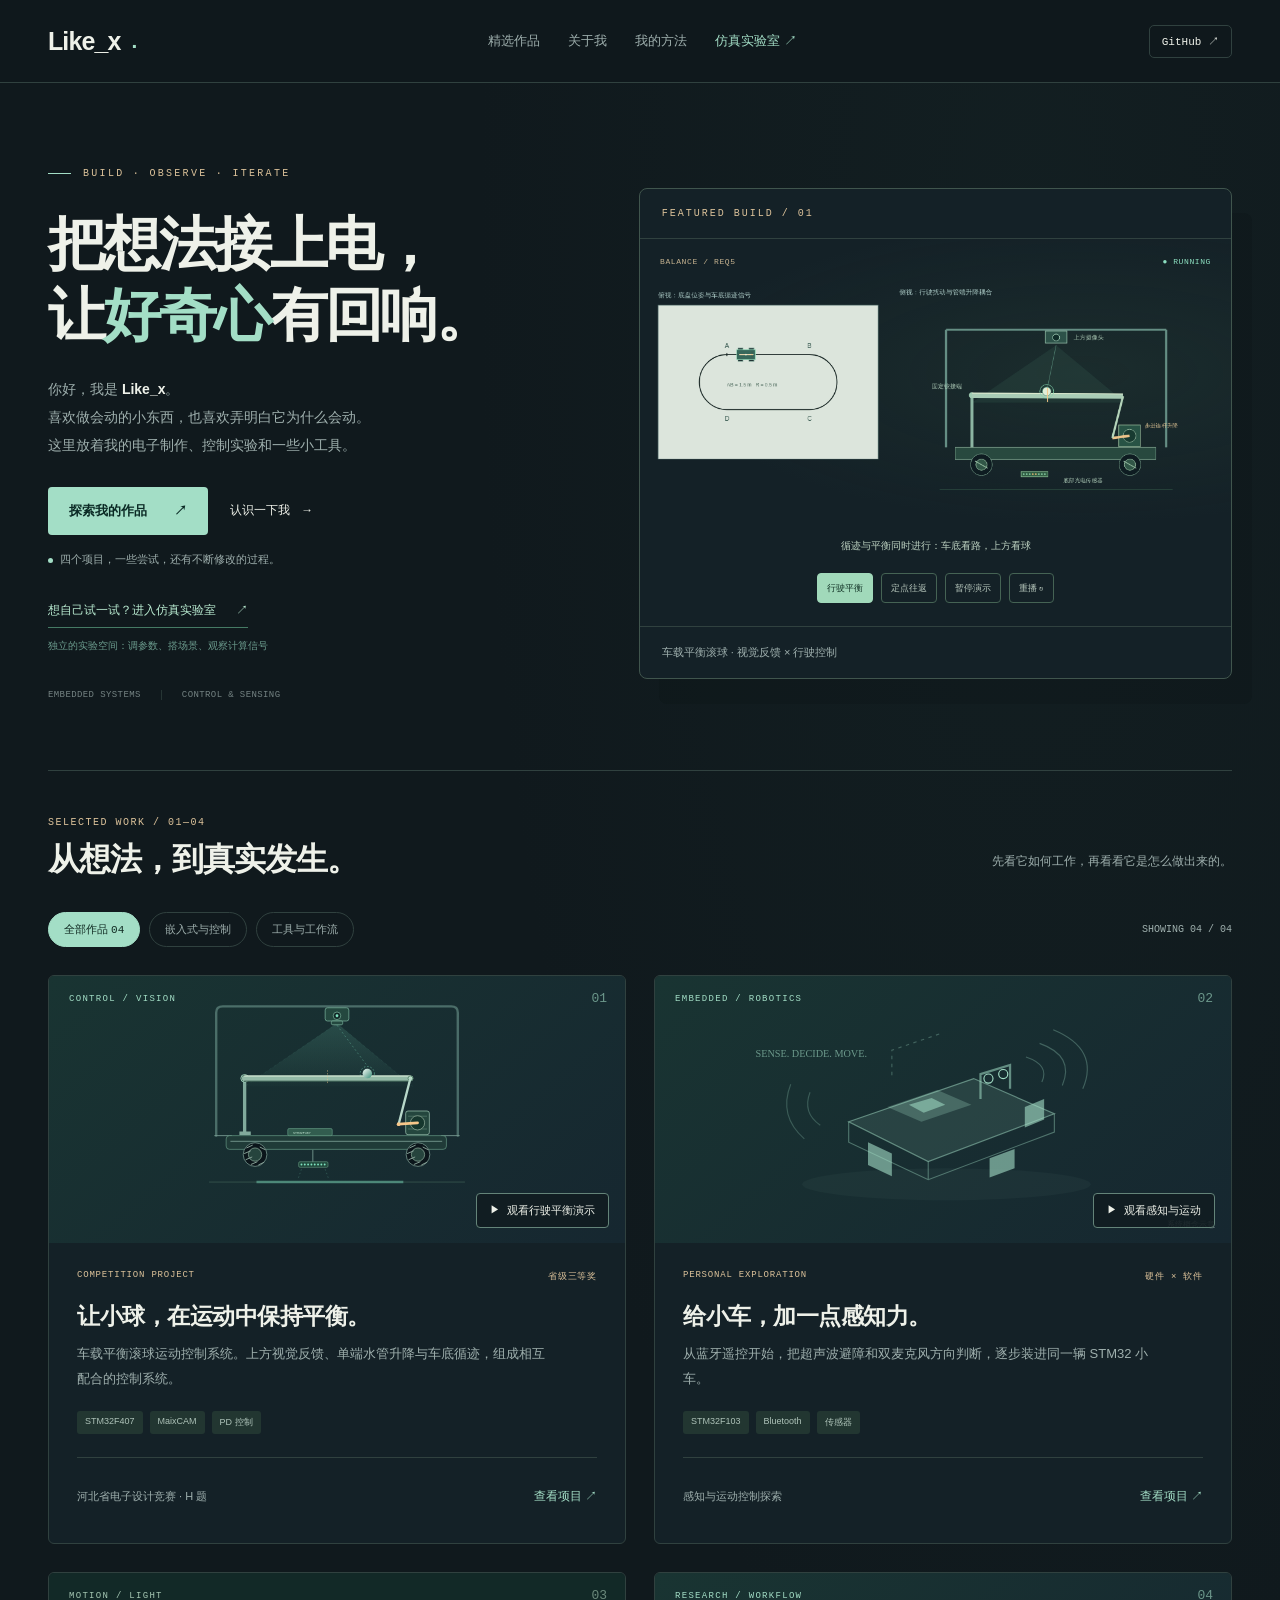
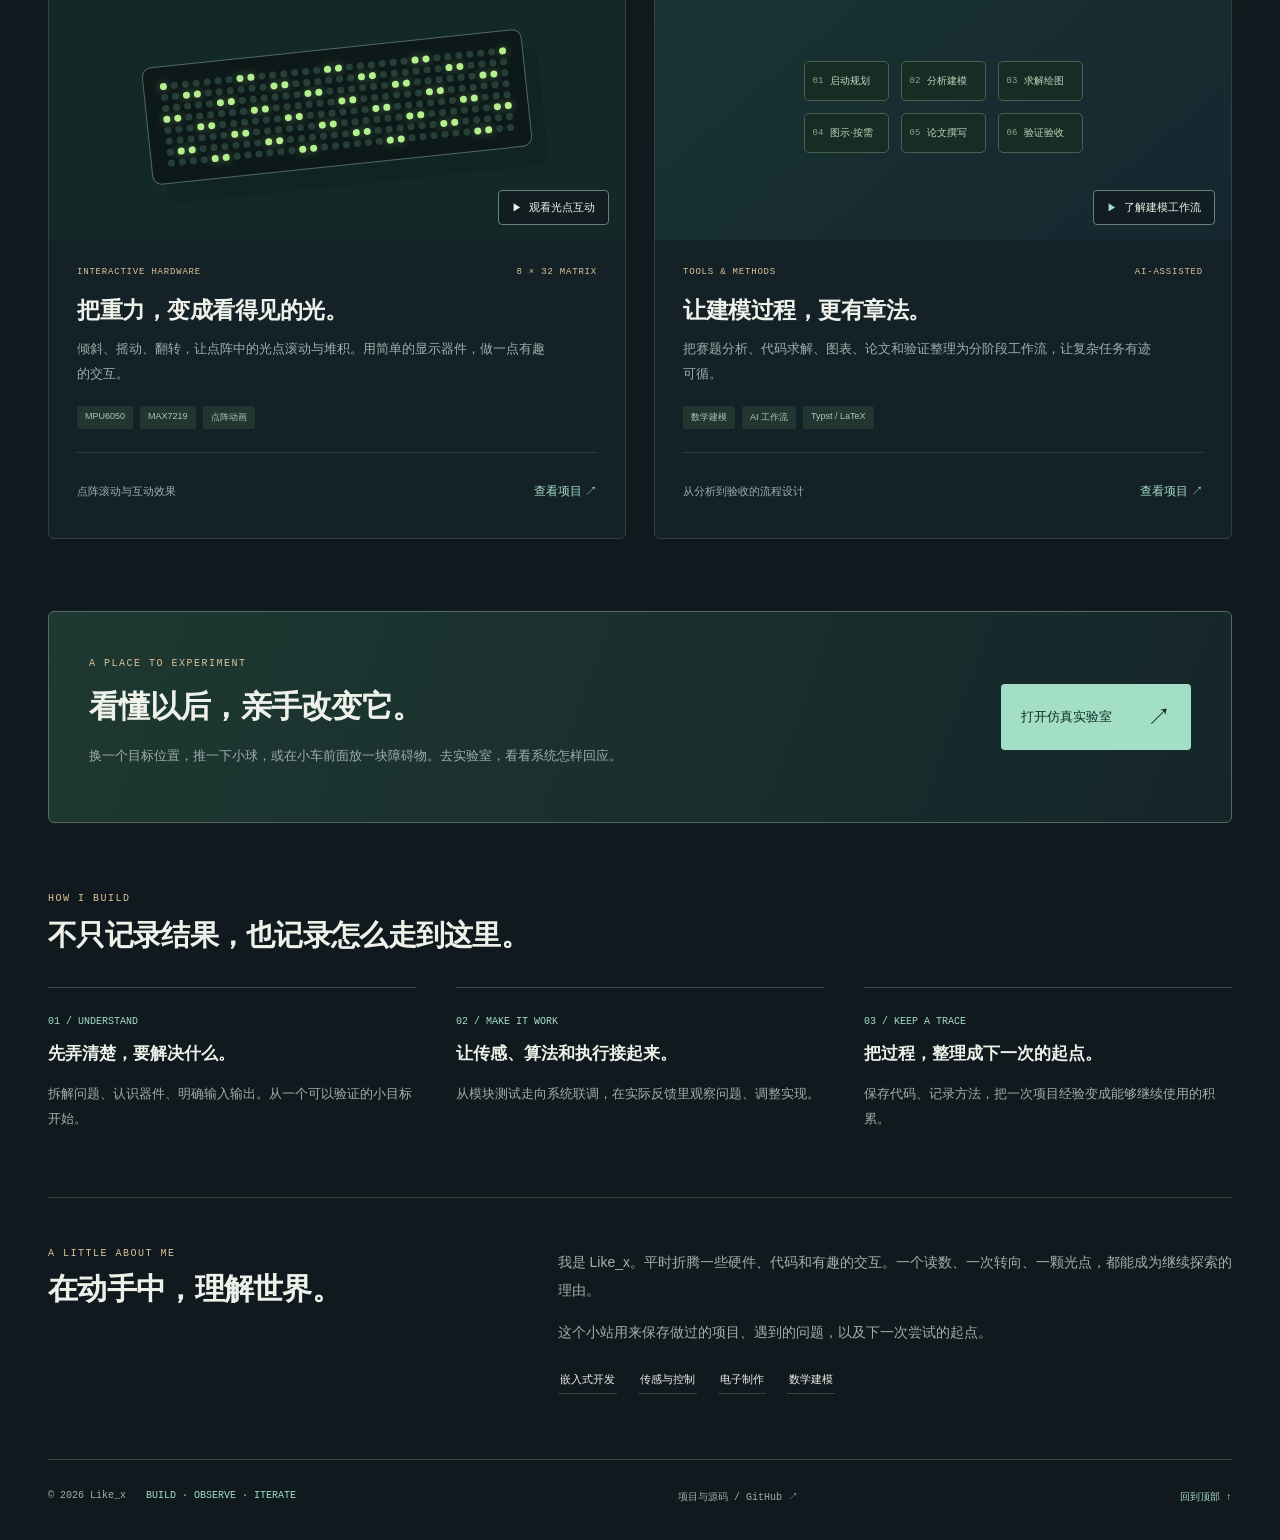
==== commit b958a7dc: "Separate portfolio showcases and refine source-backed simulation tasks Give the portfolio curated de" ====
--- a/index.html
+++ b/index.html
@@ -1,18 +1,18 @@
-<!doctype html><html lang="zh-CN" data-theme="dark"><head><meta charset="UTF-8"><meta name="viewport" content="width=device-width,initial-scale=1"><meta name="color-scheme" content="dark"><meta name="theme-color" content="#101820"><meta name="description" content="Like_x 的个人工程作品集：嵌入式开发、传感与控制、电子制作和数学建模工作流。"><meta name="author" content="Like_x"><meta name="referrer" content="strict-origin-when-cross-origin"><title>Like_x · 把想法接上电</title><link rel="canonical" href="https://likex061228-dotcom.github.io/"><link rel="icon" type="image/svg+xml" href="favicon.svg"><link rel="stylesheet" href="styles.css?v=20261020-3"><link rel="stylesheet" href="labs.css?v=20261020-3"><script src="lab-models.js?v=20261020-3" defer></script><script src="lab-ui.js?v=20261020-3" defer></script><script src="balance-lab.js?v=20261020-3" defer></script><script src="project-labs.js?v=20261020-3" defer></script><script src="app.js?v=20261020-3" defer></script></head><body>
+<!doctype html><html lang="zh-CN" data-theme="dark"><head><meta charset="UTF-8"><meta name="viewport" content="width=device-width,initial-scale=1"><meta name="color-scheme" content="dark"><meta name="theme-color" content="#101820"><meta name="description" content="Like_x 的个人工程作品集：嵌入式开发、传感与控制、电子制作和数学建模工作流。"><meta name="author" content="Like_x"><meta name="referrer" content="strict-origin-when-cross-origin"><title>Like_x · 把想法接上电</title><link rel="canonical" href="https://likex061228-dotcom.github.io/"><link rel="icon" type="image/svg+xml" href="favicon.svg"><link rel="stylesheet" href="styles.css?v=20261021"><link rel="stylesheet" href="labs.css?v=20261021"><script src="lab-models.js?v=20261021" defer></script><script src="lab-ui.js?v=20261021" defer></script><script src="balance-lab.js?v=20261021" defer></script><script src="project-labs.js?v=20261021" defer></script><script src="app.js?v=20261021" defer></script><link rel="stylesheet" href="portfolio-studio.css?v=20261021"></head><body>
 <a class="skip-link" href="#home">跳到主要内容</a><header class="site-header"><div class="wrap"><div class="nav"><a class="brand" href="#home" aria-label="Like_x 首页"><span class="brand-mark" aria-hidden="true">L</span>Like_x<small>.</small></a><nav class="nav-links" aria-label="主导航"><a href="#projects">精选作品</a><a href="#about">关于我</a><a href="#method">我的方法</a><a href="simulator.html">仿真实验室 ↗</a></nav><a class="github-link mono" href="https://github.com/likex061228-dotcom/likex061228-dotcom.github.io" target="_blank" rel="noopener noreferrer">GitHub ↗</a></div></div></header><div class="wrap">
 <main id="home" tabindex="-1">
 <section class="hero">
-<div class="hero-copy"><div class="eyebrow">MEASURE · CONTROL · CREATE</div><h1>把想法接上电，<br>让<span class="highlight">好奇心</span>有回响。</h1><p class="intro">你好，我是 <b>Like_x</b>，一名测控技术与仪器专业学生。<br>从传感器的一次读数，到一个系统的稳定运行，<br>这里记录我把想法做出来的过程。</p><div class="actions"><a class="primary" href="#projects">探索我的作品 <span>↗</span></a><a class="secondary" href="#about">认识一下我 <span style="margin-left:8px">→</span></a></div><p class="hero-hint"><span class="hint-dot"></span>从展示到实验：调参数、编辑场景，观察系统如何响应。</p><p class="simulator-entrance"><a href="simulator.html">进入嵌入式仿真实验室 <span>↗</span></a><small>行驶耦合 · 参数调节 · 场景编辑 · 信号曲线</small></p><div class="subnote"><span>EMBEDDED SYSTEMS</span><span>CONTROL & SENSING</span></div></div>
+<div class="hero-copy"><div class="eyebrow">BUILD · OBSERVE · ITERATE</div><h1>把想法接上电，<br>让<span class="highlight">好奇心</span>有回响。</h1><p class="intro">你好，我是 <b>Like_x</b>。<br>喜欢做会动的小东西，也喜欢弄明白它为什么会动。<br>这里放着我的电子制作、控制实验和一些小工具。</p><div class="actions"><a class="primary" href="#projects">探索我的作品 <span>↗</span></a><a class="secondary" href="#about">认识一下我 <span style="margin-left:8px">→</span></a></div><p class="hero-hint"><span class="hint-dot"></span>四个项目，一些尝试，还有不断修改的过程。</p><p class="simulator-entrance"><a href="simulator.html">想自己试一试？进入仿真实验室 <span>↗</span></a><small>独立的实验空间：调参数、搭场景、观察计算信号</small></p><div class="subnote"><span>EMBEDDED SYSTEMS</span><span>CONTROL & SENSING</span></div></div>
 <div id="hero-lab" class="hero-lab" aria-label="车载平衡滚球系统交互预览"></div>
 </section>
-<section class="projects" id="projects"><div class="section-head"><div><div class="section-label">SELECTED WORK / 01—04</div><h2>从想法，到真实发生。</h2></div><p>点击作品，进入它的交互实验台。</p></div><div class="filter-row" role="group" aria-label="筛选作品"><button data-filter="all" aria-pressed="true">全部作品 <span class="mono">04</span></button><button data-filter="embedded" aria-pressed="false">嵌入式与控制</button><button data-filter="workflow" aria-pressed="false">工具与工作流</button><span class="filter-status" role="status" aria-live="polite">SHOWING 04 / 04</span></div>
+<section class="projects" id="projects"><div class="section-head"><div><div class="section-label">SELECTED WORK / 01—04</div><h2>从想法，到真实发生。</h2></div><p>先看它如何工作，再看看它是怎么做出来的。</p></div><div class="filter-row" role="group" aria-label="筛选作品"><button data-filter="all" aria-pressed="true">全部作品 <span class="mono">04</span></button><button data-filter="embedded" aria-pressed="false">嵌入式与控制</button><button data-filter="workflow" aria-pressed="false">工具与工作流</button><span class="filter-status" role="status" aria-live="polite">SHOWING 04 / 04</span></div>
 <div class="cards">
-<article class="card" data-category="embedded"><div class="card-art"><button type="button" class="project-preview" data-project="balance" aria-label="体验滚球平衡控制" aria-haspopup="dialog"><span class="art-label">CONTROL / VISION</span><span class="art-num">01</span><div class="card-mechanics" id="balance-card-preview"></div><span class="preview-action"><i>▶</i> 体验滚球平衡控制</span></button></div><div class="card-content"><div class="card-topline"><span>COMPETITION PROJECT</span><span>省级三等奖</span></div><h3>让小球，在运动中保持平衡。</h3><p>车载平衡滚球运动控制系统。上方视觉反馈、单端水管升降与车底循迹，组成相互配合的控制系统。</p><div class="tags"><span>STM32F407</span><span>MaixCAM</span><span>PD 控制</span></div><div class="card-bottom"><span>河北省电子设计竞赛 · H 题</span><button class="card-open" data-project="balance" aria-haspopup="dialog">打开实验台 ↗</button></div></div></article>
-<article class="card" data-category="embedded"><div class="card-art"><button type="button" class="project-preview preview-smartcar" data-project="smartcar" aria-label="体验智能小车模式" aria-haspopup="dialog"><span class="art-footnote">系统概念示意</span><span class="art-label">EMBEDDED / ROBOTICS</span><span class="art-num">02</span><svg class="car-svg" viewBox="0 0 500 220" fill="none" aria-hidden="true"><ellipse cx="253" cy="178" rx="127" ry="14" fill="currentColor" opacity=".04"/><path d="M167 123L277 85L348 116L237 158Z" fill="currentColor" opacity=".12"/><path d="M167 123L277 85L348 116L237 158Z" stroke="currentColor" stroke-opacity=".5"/><path d="M167 123V141L237 174L348 132V116M237 158V174" stroke="currentColor" stroke-opacity=".4"/><path d="M184 141L184 161L205 171V151Z M291 155V172L313 164V147Z M322 110V128L339 121V103Z" fill="currentColor" opacity=".6"/><path d="M201 110L245 95L275 108L231 123Z" fill="currentColor" opacity=".25"/><path d="M220 108L240 102L252 108L233 115Z" fill="currentColor" opacity=".55"/><path d="M283 103V81L309 73L309 94" stroke="currentColor" stroke-width="2" stroke-opacity=".55"/><circle cx="290" cy="85" r="4" stroke="currentColor"/><circle cx="303" cy="81" r="4" stroke="currentColor"/><path d="M323 66Q344 73 337 88M335 54Q366 65 355 91M347 42Q388 59 373 94" stroke="currentColor" stroke-opacity=".3"/><path d="M133 97Q126 115 142 126M116 90Q105 118 128 138" stroke="currentColor" stroke-opacity=".25"/><text x="85" y="66" fill="currentColor" opacity=".6" font-family="Consolas" font-size="9">SENSE. DECIDE. MOVE.</text><path d="M205 82V60L249 45" stroke="currentColor" stroke-opacity=".3" stroke-dasharray="3 4"/></svg><span class="preview-action"><i>▶</i> 体验智能小车模式</span></button></div><div class="card-content"><div class="card-topline"><span>PERSONAL EXPLORATION</span><span>硬件 × 软件</span></div><h3>给小车，加一点感知力。</h3><p>从蓝牙遥控开始，把超声波避障和双麦克风方向判断，逐步装进同一辆 STM32 小车。</p><div class="tags"><span>STM32F103</span><span>Bluetooth</span><span>传感器</span></div><div class="card-bottom"><span>感知与运动控制探索</span><button class="card-open" data-project="smartcar" aria-haspopup="dialog">打开实验台 ↗</button></div></div></article>
-<article class="card" data-category="embedded"><div class="card-art matrix-art"><button type="button" class="project-preview preview-matrix" data-project="matrix" aria-label="体验重力点阵" aria-haspopup="dialog"><span class="art-label">MOTION / LIGHT</span><span class="art-num">03</span><div class="matrix" id="matrix" aria-hidden="true"></div><span class="preview-action"><i>▶</i> 体验重力点阵</span></button></div><div class="card-content"><div class="card-topline"><span>INTERACTIVE HARDWARE</span><span>8 × 32 MATRIX</span></div><h3>把重力，变成看得见的光。</h3><p>倾斜、摇动、翻转，让点阵中的光点滚动与堆积。用简单的显示器件，做一点有趣的交互。</p><div class="tags"><span>MPU6050</span><span>MAX7219</span><span>点阵动画</span></div><div class="card-bottom"><span>点阵滚动与互动效果</span><button class="card-open" data-project="matrix" aria-haspopup="dialog">打开实验台 ↗</button></div></div></article>
-<article class="card" data-category="workflow"><div class="card-art workflow-art"><button type="button" class="project-preview preview-workflow" data-project="workflow" aria-label="体验数学建模工作流" aria-haspopup="dialog"><span class="art-label">RESEARCH / WORKFLOW</span><span class="art-num">04</span><div class="workflow-mini-grid"><span class="mini-stage"><small>01</small>启动规划</span><span class="mini-stage"><small>02</small>分析建模</span><span class="mini-stage"><small>03</small>求解绘图</span><span class="mini-stage"><small>04</small>图示·按需</span><span class="mini-stage"><small>05</small>论文撰写</span><span class="mini-stage"><small>06</small>验证验收</span></div><span class="preview-action"><i>▶</i> 体验数学建模工作流</span></button></div><div class="card-content"><div class="card-topline"><span>TOOLS & METHODS</span><span>AI-ASSISTED</span></div><h3>让建模过程，更有章法。</h3><p>把赛题分析、代码求解、图表、论文和验证整理为分阶段工作流，让复杂任务有迹可循。</p><div class="tags"><span>数学建模</span><span>AI 工作流</span><span>Typst / LaTeX</span></div><div class="card-bottom"><span>从分析到验收的流程设计</span><button class="card-open" data-project="workflow" aria-haspopup="dialog">打开实验台 ↗</button></div></div></article>
+<article class="card" data-category="embedded"><div class="card-art"><button type="button" class="project-preview" data-project="balance" aria-label="观看行驶平衡演示" aria-haspopup="dialog"><span class="art-label">CONTROL / VISION</span><span class="art-num">01</span><div class="card-mechanics" id="balance-card-preview"></div><span class="preview-action"><i>▶</i> 观看行驶平衡演示</span></button></div><div class="card-content"><div class="card-topline"><span>COMPETITION PROJECT</span><span>省级三等奖</span></div><h3>让小球，在运动中保持平衡。</h3><p>车载平衡滚球运动控制系统。上方视觉反馈、单端水管升降与车底循迹，组成相互配合的控制系统。</p><div class="tags"><span>STM32F407</span><span>MaixCAM</span><span>PD 控制</span></div><div class="card-bottom"><span>河北省电子设计竞赛 · H 题</span><button class="card-open" data-project="balance" aria-haspopup="dialog">查看项目 ↗</button></div></div></article>
+<article class="card" data-category="embedded"><div class="card-art"><button type="button" class="project-preview preview-smartcar" data-project="smartcar" aria-label="观看感知与运动" aria-haspopup="dialog"><span class="art-footnote">系统概念示意</span><span class="art-label">EMBEDDED / ROBOTICS</span><span class="art-num">02</span><svg class="car-svg" viewBox="0 0 500 220" fill="none" aria-hidden="true"><ellipse cx="253" cy="178" rx="127" ry="14" fill="currentColor" opacity=".04"/><path d="M167 123L277 85L348 116L237 158Z" fill="currentColor" opacity=".12"/><path d="M167 123L277 85L348 116L237 158Z" stroke="currentColor" stroke-opacity=".5"/><path d="M167 123V141L237 174L348 132V116M237 158V174" stroke="currentColor" stroke-opacity=".4"/><path d="M184 141L184 161L205 171V151Z M291 155V172L313 164V147Z M322 110V128L339 121V103Z" fill="currentColor" opacity=".6"/><path d="M201 110L245 95L275 108L231 123Z" fill="currentColor" opacity=".25"/><path d="M220 108L240 102L252 108L233 115Z" fill="currentColor" opacity=".55"/><path d="M283 103V81L309 73L309 94" stroke="currentColor" stroke-width="2" stroke-opacity=".55"/><circle cx="290" cy="85" r="4" stroke="currentColor"/><circle cx="303" cy="81" r="4" stroke="currentColor"/><path d="M323 66Q344 73 337 88M335 54Q366 65 355 91M347 42Q388 59 373 94" stroke="currentColor" stroke-opacity=".3"/><path d="M133 97Q126 115 142 126M116 90Q105 118 128 138" stroke="currentColor" stroke-opacity=".25"/><text x="85" y="66" fill="currentColor" opacity=".6" font-family="Consolas" font-size="9">SENSE. DECIDE. MOVE.</text><path d="M205 82V60L249 45" stroke="currentColor" stroke-opacity=".3" stroke-dasharray="3 4"/></svg><span class="preview-action"><i>▶</i> 观看感知与运动</span></button></div><div class="card-content"><div class="card-topline"><span>PERSONAL EXPLORATION</span><span>硬件 × 软件</span></div><h3>给小车，加一点感知力。</h3><p>从蓝牙遥控开始，把超声波避障和双麦克风方向判断，逐步装进同一辆 STM32 小车。</p><div class="tags"><span>STM32F103</span><span>Bluetooth</span><span>传感器</span></div><div class="card-bottom"><span>感知与运动控制探索</span><button class="card-open" data-project="smartcar" aria-haspopup="dialog">查看项目 ↗</button></div></div></article>
+<article class="card" data-category="embedded"><div class="card-art matrix-art"><button type="button" class="project-preview preview-matrix" data-project="matrix" aria-label="观看光点互动" aria-haspopup="dialog"><span class="art-label">MOTION / LIGHT</span><span class="art-num">03</span><div class="matrix" id="matrix" aria-hidden="true"></div><span class="preview-action"><i>▶</i> 观看光点互动</span></button></div><div class="card-content"><div class="card-topline"><span>INTERACTIVE HARDWARE</span><span>8 × 32 MATRIX</span></div><h3>把重力，变成看得见的光。</h3><p>倾斜、摇动、翻转，让点阵中的光点滚动与堆积。用简单的显示器件，做一点有趣的交互。</p><div class="tags"><span>MPU6050</span><span>MAX7219</span><span>点阵动画</span></div><div class="card-bottom"><span>点阵滚动与互动效果</span><button class="card-open" data-project="matrix" aria-haspopup="dialog">查看项目 ↗</button></div></div></article>
+<article class="card" data-category="workflow"><div class="card-art workflow-art"><button type="button" class="project-preview preview-workflow" data-project="workflow" aria-label="了解建模工作流" aria-haspopup="dialog"><span class="art-label">RESEARCH / WORKFLOW</span><span class="art-num">04</span><div class="workflow-mini-grid"><span class="mini-stage"><small>01</small>启动规划</span><span class="mini-stage"><small>02</small>分析建模</span><span class="mini-stage"><small>03</small>求解绘图</span><span class="mini-stage"><small>04</small>图示·按需</span><span class="mini-stage"><small>05</small>论文撰写</span><span class="mini-stage"><small>06</small>验证验收</span></div><span class="preview-action"><i>▶</i> 了解建模工作流</span></button></div><div class="card-content"><div class="card-topline"><span>TOOLS & METHODS</span><span>AI-ASSISTED</span></div><h3>让建模过程，更有章法。</h3><p>把赛题分析、代码求解、图表、论文和验证整理为分阶段工作流，让复杂任务有迹可循。</p><div class="tags"><span>数学建模</span><span>AI 工作流</span><span>Typst / LaTeX</span></div><div class="card-bottom"><span>从分析到验收的流程设计</span><button class="card-open" data-project="workflow" aria-haspopup="dialog">查看项目 ↗</button></div></div></article>
 </div></section>
-<section class="method-section" id="method"><div class="section-label">HOW I BUILD</div><h2>不只记录结果，也记录怎么走到这里。</h2><div class="methods"><article class="method"><small>01 / UNDERSTAND</small><h3>先弄清楚，要解决什么。</h3><p>拆解问题、认识器件、明确输入输出。从一个可以验证的小目标开始。</p></article><article class="method"><small>02 / MAKE IT WORK</small><h3>让传感、算法和执行接起来。</h3><p>从模块测试走向系统联调，在实际反馈里观察问题、调整实现。</p></article><article class="method"><small>03 / KEEP A TRACE</small><h3>把过程，整理成下一次的起点。</h3><p>保存代码、记录方法，把一次项目经验变成能够继续使用的积累。</p></article></div></section><section class="about" id="about"><div><div class="section-label">A LITTLE ABOUT ME</div><h2>在动手中，理解世界。</h2></div><div><p>我是 Like_x，一名测控技术与仪器专业学生。喜欢把传感器、控制算法和代码连接起来，也喜欢把反复尝试的过程整理成可以复用的方法。</p><p>这个小站用来保存做过的项目、遇到的问题，以及下一次尝试的起点。</p><div class="interests"><span>嵌入式开发</span><span>传感与控制</span><span>电子制作</span><span>数学建模</span></div></div></section>
+<section class="lab-invitation"><div><span class="section-label">A PLACE TO EXPERIMENT</span><h2>看懂以后，亲手改变它。</h2><p>换一个目标位置，推一下小球，或在小车前面放一块障碍物。去实验室，看看系统怎样回应。</p></div><a href="simulator.html">打开仿真实验室 <span>↗</span></a></section><section class="method-section" id="method"><div class="section-label">HOW I BUILD</div><h2>不只记录结果，也记录怎么走到这里。</h2><div class="methods"><article class="method"><small>01 / UNDERSTAND</small><h3>先弄清楚，要解决什么。</h3><p>拆解问题、认识器件、明确输入输出。从一个可以验证的小目标开始。</p></article><article class="method"><small>02 / MAKE IT WORK</small><h3>让传感、算法和执行接起来。</h3><p>从模块测试走向系统联调，在实际反馈里观察问题、调整实现。</p></article><article class="method"><small>03 / KEEP A TRACE</small><h3>把过程，整理成下一次的起点。</h3><p>保存代码、记录方法，把一次项目经验变成能够继续使用的积累。</p></article></div></section><section class="about" id="about"><div><div class="section-label">A LITTLE ABOUT ME</div><h2>在动手中，理解世界。</h2></div><div><p>我是 Like_x。平时折腾一些硬件、代码和有趣的交互。一个读数、一次转向、一颗光点，都能成为继续探索的理由。</p><p>这个小站用来保存做过的项目、遇到的问题，以及下一次尝试的起点。</p><div class="interests"><span>嵌入式开发</span><span>传感与控制</span><span>电子制作</span><span>数学建模</span></div></div></section>
 
-<noscript><p class="noscript">项目介绍可正常阅读；交互演示、详情和筛选需要 JavaScript。源码也可从页脚的 GitHub 仓库下载。</p></noscript></main><footer class="footer"><div class="footer-left"><span>© 2026 Like_x</span><span>MEASURE · CONTROL · CREATE</span></div><a href="https://github.com/likex061228-dotcom/likex061228-dotcom.github.io" target="_blank" rel="noopener noreferrer">项目与源码 / GitHub ↗</a><a class="return-top" href="#home">回到顶部 ↑</a></footer></div>
+<noscript><p class="noscript">项目介绍可正常阅读；交互演示、详情和筛选需要 JavaScript。源码也可从页脚的 GitHub 仓库下载。</p></noscript></main><footer class="footer"><div class="footer-left"><span>© 2026 Like_x</span><span>BUILD · OBSERVE · ITERATE</span></div><a href="https://github.com/likex061228-dotcom/likex061228-dotcom.github.io" target="_blank" rel="noopener noreferrer">项目与源码 / GitHub ↗</a><a class="return-top" href="#home">回到顶部 ↑</a></footer></div>
 <dialog id="project-dialog" aria-labelledby="dialog-title"><div class="dialog-head"><span id="dialog-index">PROJECT NOTES</span><button class="dialog-close" type="button">关闭 ×</button></div><div class="dialog-body" id="dialog-content"></div></dialog></body></html>
--- a/labs.css
+++ b/labs.css
@@ -6,7 +6,7 @@
 @media(max-width:520px){.hero{padding-bottom:40px}.hero h1{font-size:39px}.hero-lab .lab-button.ghost{margin-left:0}.hero-lab .lab-toolbar{padding:10px;gap:5px}.hero-lab .lab-button{font-size:9px;padding:9px 7px}.hero-lab .lab-scene-top{padding:14px 13px 0;font-size:8px}.hero-lab .balance-svg{min-height:235px}.hero-lab .lab-scene-caption{padding:4px 13px 12px;font-size:7px}.card-open{font-size:10px}.card-content .card-topline{font-size:8px}.card p{max-width:100%}.card-art .preview-action{font-size:9px}.project-preview .card-mechanics{padding:0 13px}.hero-hint{max-width:300px}#project-dialog{width:calc(100% - 18px);max-height:96dvh;border-radius:9px}.dialog-body{padding:18px 13px}.dialog-body h2{font-size:22px}.detail-tags span{font-size:8px;padding:5px 7px}.project-summary{font-size:11px!important;margin-bottom:13px}.project-tabs{gap:2px;top:70px}.project-tabs button{padding:9px 12px;font-size:11px;min-height:40px}.dialog-head{padding:12px 14px}.dialog-head span{font-size:8px}.dialog-close{min-height:38px;min-width:57px;font-size:11px;padding:7px}.lab-scene-top{padding:13px 12px 0;font-size:8px;letter-spacing:.3px}.lab-scene-caption{padding:0 11px 12px;gap:7px;font-size:7px}.part-picker{padding:10px;gap:4px}.part-picker button{font-size:8px;padding:6px;min-height:35px}.part-explanation{padding:0 12px 10px}.part-explanation p{font-size:10px!important}.lab-panel h3{font-size:20px}.lab-button{font-size:10px;padding:9px 11px}.lab-toolbar{gap:7px}.lab-helper{font-size:9px}.matrix-stage{min-height:190px;padding:20px 10px}.interactive-matrix{gap:3px;padding:10px}.matrix-led.lit{box-shadow:0 0 6px #c3f47c70}.gravity-guide{padding-bottom:23px}.workflow-nodes{padding:13px;gap:7px}.workflow-node{min-height:65px;padding:9px 7px}.workflow-node small{font-size:6px}.node-number{font-size:15px;min-width:19px}.workflow-node strong{font-size:11px}.workflow-io{grid-template-columns:1fr}.io-arrow{transform:none;margin:0}.workflow-io>div{padding:13px}.source-filebox{padding:16px}.source-filebox strong{font-size:12px;overflow-wrap:anywhere}.lab-panel .segmented button{padding:9px 10px;font-size:10px}.trace-panel{margin-bottom:10px}.balance-svg .diagram-labels text{font-size:10px}}
 @media(prefers-reduced-motion:reduce){.matrix-stage.impulse{animation:none}.card,.card-art .car-svg,.preview-action,.mic-bars i{transition:none}}
 
-.simulator-embed{display:block;width:100%;height:1020px;border:0;border-radius:7px;background:#0c161d}.simulator-entrance{margin:18px 0 0}.simulator-entrance a{display:inline-flex;align-items:center;gap:20px;color:#b9ebd1;font-size:12px;border-bottom:1px solid #457a64;padding:8px 0}.simulator-entrance small{display:block;font-size:9px;color:#6b9b8d;margin-top:9px}.nav-links{gap:22px}@media(max-width:520px){.nav-links{gap:10px;font-size:10px}.nav-links a:nth-child(3){display:none}.simulator-embed{height:1650px}.simulator-entrance small{font-size:8px}}
+.simulator-embed{display:block;width:100%;height:500px;border:0;border-radius:7px;background:#0c161d}.simulator-entrance{margin:18px 0 0}.simulator-entrance a{display:inline-flex;align-items:center;gap:20px;color:#b9ebd1;font-size:12px;border-bottom:1px solid #457a64;padding:8px 0}.simulator-entrance small{display:block;font-size:9px;color:#6b9b8d;margin-top:9px}.nav-links{gap:22px}@media(max-width:520px){.nav-links{gap:10px;font-size:10px}.nav-links a:nth-child(3){display:none}.simulator-embed{height:500px}.simulator-entrance small{font-size:8px}}
 
 .artifact-stream{display:grid;grid-template-columns:1fr 12px 1fr 12px 1fr;gap:6px;align-items:center;padding:16px;border-top:1px solid #314b43}.artifact-stream>div{min-width:0;padding:10px 8px;background:#182f29;border:1px solid #41614e;border-radius:5px;position:relative;overflow:hidden}.artifact-stream small{display:block;font:7px Consolas,monospace;color:#80ad92}.artifact-stream span{display:block;font-size:9px;color:#b8d6bd;line-height:1.7;margin-top:6px;overflow-wrap:anywhere}.artifact-stream>b{color:#80b18c;font-size:10px;font-weight:400}.artifact-stream i{display:block;height:2px;background:#2e5940;margin-top:8px;position:relative}.artifact-stream.flowing i:after{content:"";position:absolute;width:25%;height:2px;background:#bce8a7;animation:artifact-flow 1.1s linear infinite}@keyframes artifact-flow{from{left:-25%}to{left:100%}}@media(prefers-reduced-motion:reduce){.artifact-stream.flowing i:after{animation:none;left:40%}}
 .simulator-open-link{display:inline-block;font-size:11px;color:#a5d9c5;border-bottom:1px solid #3f6f60;margin:0 0 17px;padding:7px 0}
--- a/portfolio-studio.css
+++ b/portfolio-studio.css
@@ -0,0 +1,14 @@
+/* Original visual system: warm paper labels against a dark instrument bench. */
+:root{--studio-mint:#a3dec6;--studio-gold:#dcc29a}
+[data-theme=dark]{--bg:#10191d;--surface:#162329;--text:#eef1e9;--muted:#9eafad;--line:#30413f;--accent:var(--studio-mint);--soft:#203632}
+body{background-image:radial-gradient(ellipse at 80% 8%,#22403b25,transparent 38%)}
+.wrap{max-width:1336px;padding-inline:48px}.nav{height:82px}.nav-links{gap:28px}.brand-mark{display:none}.brand{font-size:25px}.site-header{background:#10191df2}.nav-links a{transition:color .2s}.nav-links a:last-child{color:var(--accent)}
+.hero{padding:85px 0 70px;grid-template-columns:.95fr 1.05fr;gap:54px;min-height:680px}.hero .eyebrow{color:var(--studio-gold);font-size:10px;letter-spacing:2.3px}.hero h1{font-size:clamp(42px,4.5vw,67px);line-height:1.24;letter-spacing:-2.6px;margin-top:30px}.hero .intro{font-size:14px;line-height:2;max-width:410px}.hero .actions{margin-top:28px}.hero .primary{padding:15px 21px;border-radius:4px;font-weight:600}.hero-hint{font-size:11px;color:var(--muted)}.hero .simulator-entrance{margin-top:25px}.simulator-entrance a{font-size:12px}.simulator-entrance small{font-size:10px;line-height:1.7}.subnote{font-size:9px;opacity:.7}
+#hero-lab{min-width:0;position:relative;border:1px solid #40554d;border-radius:8px;background:#142127;overflow:hidden;box-shadow:20px 25px 0 #080e112a}#hero-lab:before{content:'FEATURED BUILD / 01';display:block;padding:19px 22px;border-bottom:1px solid var(--line);font:10px Consolas,monospace;letter-spacing:2px;color:var(--studio-gold)}#hero-lab:after{content:'车载平衡滚球 · 视觉反馈 × 行驶控制';display:block;padding:18px 22px;font-size:11px;border-top:1px solid var(--line);color:var(--muted)}.hero-demo{display:block;width:100%;height:420px;border:0;background:#142127}
+.projects{padding-top:46px}.section-head h2{font-size:32px;letter-spacing:-1px}.section-head p{font-size:12px}.section-label{color:var(--studio-gold);font-size:10px;letter-spacing:1.5px}.filter-row{margin:30px 0 28px;gap:9px}.filter-row button{padding:9px 15px;border-radius:20px;font-size:11px}.filter-row button[aria-pressed=true]{background:var(--accent);border-color:var(--accent);color:#102a22}.cards{gap:28px}.card{border-radius:6px!important;background:#142127}.card-art{height:267px;background-color:#1d302f}.card-content{padding:27px 28px}.card h3{font-size:23px;margin-top:16px;line-height:1.5}.card p{font-size:13px;line-height:1.9;max-width:470px}.card-topline{font-size:9px;color:var(--studio-gold)}.card-bottom{padding-top:18px;margin-top:23px;font-size:11px}.card-open{font-size:12px}.tags span{border:0;padding:5px 8px;background:#223631;color:#afc4ba;border-radius:3px}.project-preview .preview-action{background:#111c21e6;border:1px solid #648479;color:var(--text);border-radius:4px;padding:9px 13px;font-size:11px}.art-label{letter-spacing:1.3px}.art-num{font-size:13px}.card:hover{transform:translateY(-3px);border-color:#779c89}.card .matrix{transform:rotate(-6deg)}.card .car-svg{height:250px}.card-mechanics{padding-inline:25px}
+.lab-invitation{display:flex;align-items:center;justify-content:space-between;gap:40px;padding:40px;margin:0 0 70px;border:1px solid #536b60;border-radius:6px;background:linear-gradient(110deg,#1e3931,#15262a)}.lab-invitation h2{font-size:31px;margin:16px 0}.lab-invitation p{font-size:13px;color:var(--muted);line-height:1.9;max-width:600px}.lab-invitation>a{display:flex;align-items:center;justify-content:space-between;gap:35px;white-space:nowrap;background:#a3dec6;color:#102c23;padding:17px 20px;border-radius:4px;font-size:13px}.lab-invitation>a span{font-size:24px}
+.method-section{padding:0;background:none;border:0}.method-section h2{font-size:29px;max-width:540px;line-height:1.5}.methods{gap:40px}.method{padding-top:22px}.method h3{font-size:17px;line-height:1.7}.method p{font-size:13px}.about{padding-top:50px;gap:60px}.about h2{font-size:30px}.about p{font-size:14px;line-height:2}.footer{padding-top:30px}.evidence-link{display:inline-flex;color:var(--accent);font-size:12px;line-height:1.8;border-bottom:1px solid #789d83;margin-top:25px;padding-bottom:6px}.simulator-open-link{font-size:12px!important;padding:13px 15px!important;background:#223831;border:1px solid #4c6c5c;border-radius:4px;text-align:center;margin-bottom:18px!important}
+dialog{width:min(1060px,calc(100% - 32px));border-radius:7px}.project-dialog-heading h2{max-width:720px}.dialog-body{padding:30px}.project-summary{max-width:780px}.project-tabs{margin-top:24px}.simulator-embed{min-height:480px}.project-notes{max-width:780px;margin:auto}.detail-flow{border-radius:4px}.project-notes h3{font-size:19px}.project-notes p{font-size:14px}
+@media(max-width:1050px){.wrap{padding-inline:28px}.hero{gap:28px;padding-top:55px}.hero h1{font-size:47px}.hero-demo{height:430px}.nav-links{gap:18px}.card h3{font-size:21px}.lab-invitation{padding:30px;gap:25px}.lab-invitation h2{font-size:27px}}
+@media(max-width:800px){.hero{grid-template-columns:1fr;padding-block:45px}.hero-copy{max-width:620px}.hero h1{font-size:54px}.hero-demo{height:440px}.hero .intro{max-width:560px}.subnote{margin-top:20px}.hero .simulator-entrance{display:none}.cards{gap:20px}.card-art{height:230px}.card-content{padding:22px}.card h3{font-size:20px}.lab-invitation{align-items:flex-start;flex-direction:column}.lab-invitation p{margin-bottom:0}.methods{gap:22px}.nav-links{font-size:12px}.hero{min-height:0}.hero-hint{margin-bottom:0}}
+@media(max-width:520px){.wrap{padding-inline:20px}.site-header .nav-links{gap:18px}.nav-links a[href='#method'],.nav-links a[href='#about']{display:none}.nav{height:69px}.brand{font-size:23px}.hero{padding:42px 0 45px;gap:34px}.hero h1{font-size:43px;letter-spacing:-1.5px}.hero .intro{font-size:13px;line-height:1.95}.hero .intro br{display:none}.hero .actions{gap:19px}.hero-demo{height:485px}#hero-lab:before,#hero-lab:after{padding:15px;font-size:9px}.section-head h2{font-size:29px}.projects{padding-top:30px}.filter-row{margin-top:25px;gap:7px}.filter-row button{padding:8px 12px;font-size:10px}.card-art{height:240px}.card h3{font-size:22px}.card p{font-size:13px}.card-bottom{font-size:10px}.lab-invitation{padding:25px;margin-bottom:48px}.lab-invitation h2{font-size:27px}.lab-invitation>a{width:100%;padding:14px 17px}.method-section h2{font-size:25px}.methods{grid-template-columns:1fr}.about{gap:24px}.about h2{font-size:28px}.about p{font-size:13px}.dialog-body{padding:20px}.project-notes p{font-size:13px}.project-tabs button{font-size:12px}.simulator-embed{min-height:520px}.footer-left{font-size:9px}}
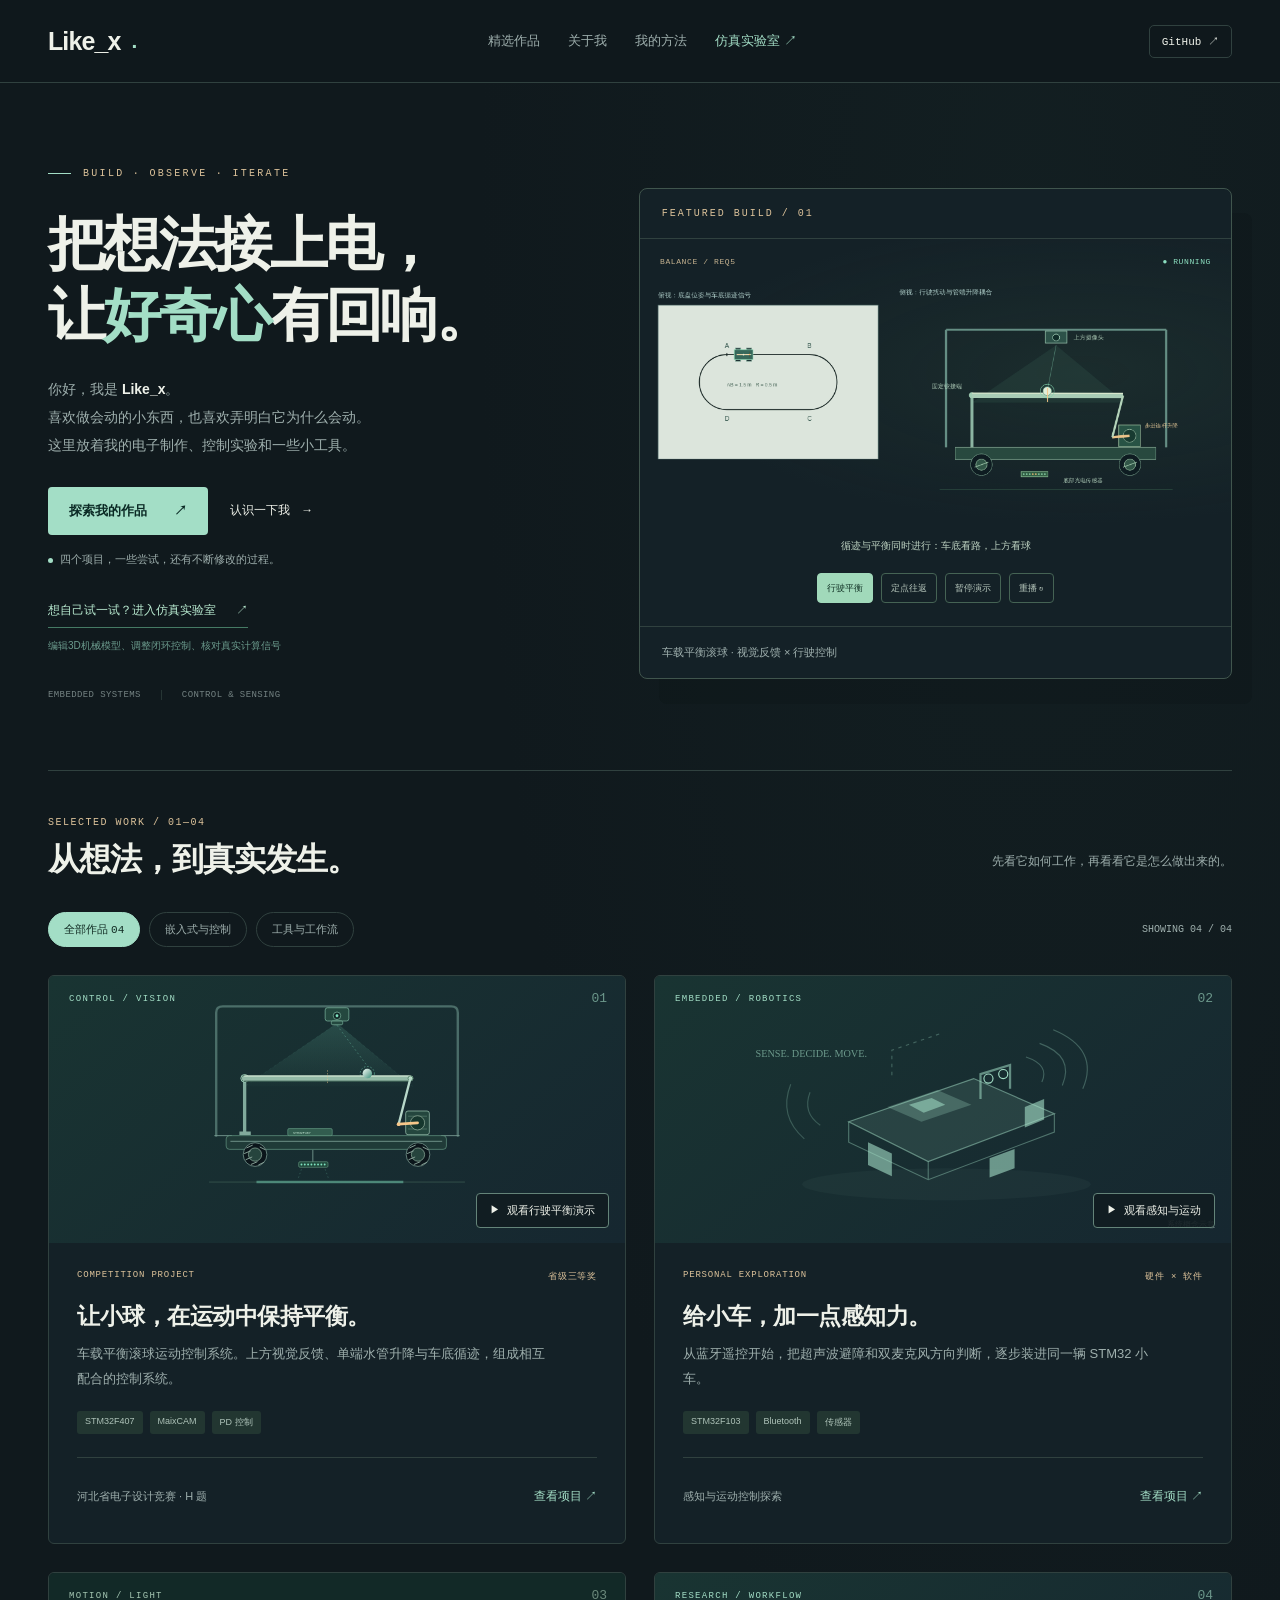
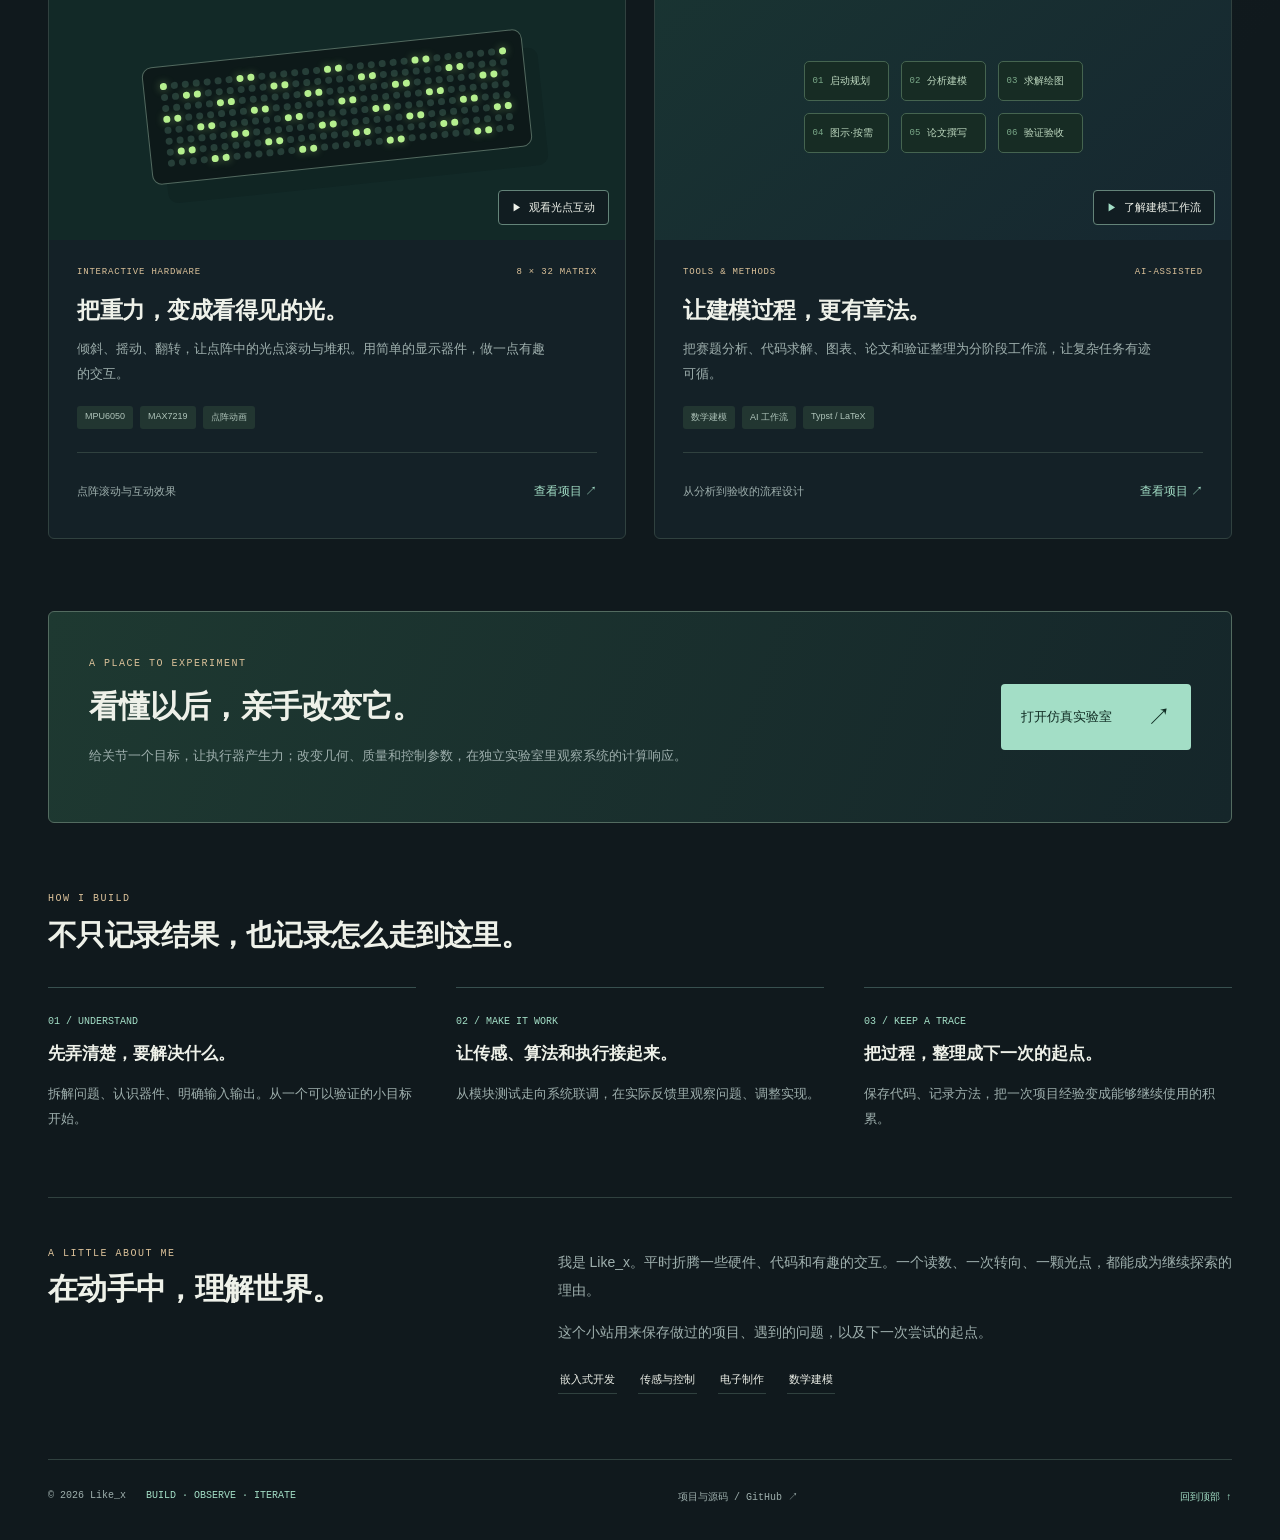
==== commit 83520f3c: "Add native MuJoCo 3D mechanics and closed-loop control workbench Integrate pinned official MuJoCo WA" ====
--- a/index.html
+++ b/index.html
@@ -1,8 +1,8 @@
 <!doctype html><html lang="zh-CN" data-theme="dark"><head><meta charset="UTF-8"><meta name="viewport" content="width=device-width,initial-scale=1"><meta name="color-scheme" content="dark"><meta name="theme-color" content="#101820"><meta name="description" content="Like_x 的个人工程作品集：嵌入式开发、传感与控制、电子制作和数学建模工作流。"><meta name="author" content="Like_x"><meta name="referrer" content="strict-origin-when-cross-origin"><title>Like_x · 把想法接上电</title><link rel="canonical" href="https://likex061228-dotcom.github.io/"><link rel="icon" type="image/svg+xml" href="favicon.svg"><link rel="stylesheet" href="styles.css?v=20261021"><link rel="stylesheet" href="labs.css?v=20261021"><script src="lab-models.js?v=20261021" defer></script><script src="lab-ui.js?v=20261021" defer></script><script src="balance-lab.js?v=20261021" defer></script><script src="project-labs.js?v=20261021" defer></script><script src="app.js?v=20261021" defer></script><link rel="stylesheet" href="portfolio-studio.css?v=20261021"></head><body>
-<a class="skip-link" href="#home">跳到主要内容</a><header class="site-header"><div class="wrap"><div class="nav"><a class="brand" href="#home" aria-label="Like_x 首页"><span class="brand-mark" aria-hidden="true">L</span>Like_x<small>.</small></a><nav class="nav-links" aria-label="主导航"><a href="#projects">精选作品</a><a href="#about">关于我</a><a href="#method">我的方法</a><a href="simulator.html">仿真实验室 ↗</a></nav><a class="github-link mono" href="https://github.com/likex061228-dotcom/likex061228-dotcom.github.io" target="_blank" rel="noopener noreferrer">GitHub ↗</a></div></div></header><div class="wrap">
+<a class="skip-link" href="#home">跳到主要内容</a><header class="site-header"><div class="wrap"><div class="nav"><a class="brand" href="#home" aria-label="Like_x 首页"><span class="brand-mark" aria-hidden="true">L</span>Like_x<small>.</small></a><nav class="nav-links" aria-label="主导航"><a href="#projects">精选作品</a><a href="#about">关于我</a><a href="#method">我的方法</a><a href="workbench.html">仿真实验室 ↗</a></nav><a class="github-link mono" href="https://github.com/likex061228-dotcom/likex061228-dotcom.github.io" target="_blank" rel="noopener noreferrer">GitHub ↗</a></div></div></header><div class="wrap">
 <main id="home" tabindex="-1">
 <section class="hero">
-<div class="hero-copy"><div class="eyebrow">BUILD · OBSERVE · ITERATE</div><h1>把想法接上电，<br>让<span class="highlight">好奇心</span>有回响。</h1><p class="intro">你好，我是 <b>Like_x</b>。<br>喜欢做会动的小东西，也喜欢弄明白它为什么会动。<br>这里放着我的电子制作、控制实验和一些小工具。</p><div class="actions"><a class="primary" href="#projects">探索我的作品 <span>↗</span></a><a class="secondary" href="#about">认识一下我 <span style="margin-left:8px">→</span></a></div><p class="hero-hint"><span class="hint-dot"></span>四个项目，一些尝试，还有不断修改的过程。</p><p class="simulator-entrance"><a href="simulator.html">想自己试一试？进入仿真实验室 <span>↗</span></a><small>独立的实验空间：调参数、搭场景、观察计算信号</small></p><div class="subnote"><span>EMBEDDED SYSTEMS</span><span>CONTROL & SENSING</span></div></div>
+<div class="hero-copy"><div class="eyebrow">BUILD · OBSERVE · ITERATE</div><h1>把想法接上电，<br>让<span class="highlight">好奇心</span>有回响。</h1><p class="intro">你好，我是 <b>Like_x</b>。<br>喜欢做会动的小东西，也喜欢弄明白它为什么会动。<br>这里放着我的电子制作、控制实验和一些小工具。</p><div class="actions"><a class="primary" href="#projects">探索我的作品 <span>↗</span></a><a class="secondary" href="#about">认识一下我 <span style="margin-left:8px">→</span></a></div><p class="hero-hint"><span class="hint-dot"></span>四个项目，一些尝试，还有不断修改的过程。</p><p class="simulator-entrance"><a href="workbench.html">想自己试一试？进入仿真实验室 <span>↗</span></a><small>编辑3D机械模型、调整闭环控制、核对真实计算信号</small></p><div class="subnote"><span>EMBEDDED SYSTEMS</span><span>CONTROL & SENSING</span></div></div>
 <div id="hero-lab" class="hero-lab" aria-label="车载平衡滚球系统交互预览"></div>
 </section>
 <section class="projects" id="projects"><div class="section-head"><div><div class="section-label">SELECTED WORK / 01—04</div><h2>从想法，到真实发生。</h2></div><p>先看它如何工作，再看看它是怎么做出来的。</p></div><div class="filter-row" role="group" aria-label="筛选作品"><button data-filter="all" aria-pressed="true">全部作品 <span class="mono">04</span></button><button data-filter="embedded" aria-pressed="false">嵌入式与控制</button><button data-filter="workflow" aria-pressed="false">工具与工作流</button><span class="filter-status" role="status" aria-live="polite">SHOWING 04 / 04</span></div>
@@ -12,7 +12,7 @@
 <article class="card" data-category="embedded"><div class="card-art matrix-art"><button type="button" class="project-preview preview-matrix" data-project="matrix" aria-label="观看光点互动" aria-haspopup="dialog"><span class="art-label">MOTION / LIGHT</span><span class="art-num">03</span><div class="matrix" id="matrix" aria-hidden="true"></div><span class="preview-action"><i>▶</i> 观看光点互动</span></button></div><div class="card-content"><div class="card-topline"><span>INTERACTIVE HARDWARE</span><span>8 × 32 MATRIX</span></div><h3>把重力，变成看得见的光。</h3><p>倾斜、摇动、翻转，让点阵中的光点滚动与堆积。用简单的显示器件，做一点有趣的交互。</p><div class="tags"><span>MPU6050</span><span>MAX7219</span><span>点阵动画</span></div><div class="card-bottom"><span>点阵滚动与互动效果</span><button class="card-open" data-project="matrix" aria-haspopup="dialog">查看项目 ↗</button></div></div></article>
 <article class="card" data-category="workflow"><div class="card-art workflow-art"><button type="button" class="project-preview preview-workflow" data-project="workflow" aria-label="了解建模工作流" aria-haspopup="dialog"><span class="art-label">RESEARCH / WORKFLOW</span><span class="art-num">04</span><div class="workflow-mini-grid"><span class="mini-stage"><small>01</small>启动规划</span><span class="mini-stage"><small>02</small>分析建模</span><span class="mini-stage"><small>03</small>求解绘图</span><span class="mini-stage"><small>04</small>图示·按需</span><span class="mini-stage"><small>05</small>论文撰写</span><span class="mini-stage"><small>06</small>验证验收</span></div><span class="preview-action"><i>▶</i> 了解建模工作流</span></button></div><div class="card-content"><div class="card-topline"><span>TOOLS & METHODS</span><span>AI-ASSISTED</span></div><h3>让建模过程，更有章法。</h3><p>把赛题分析、代码求解、图表、论文和验证整理为分阶段工作流，让复杂任务有迹可循。</p><div class="tags"><span>数学建模</span><span>AI 工作流</span><span>Typst / LaTeX</span></div><div class="card-bottom"><span>从分析到验收的流程设计</span><button class="card-open" data-project="workflow" aria-haspopup="dialog">查看项目 ↗</button></div></div></article>
 </div></section>
-<section class="lab-invitation"><div><span class="section-label">A PLACE TO EXPERIMENT</span><h2>看懂以后，亲手改变它。</h2><p>换一个目标位置，推一下小球，或在小车前面放一块障碍物。去实验室，看看系统怎样回应。</p></div><a href="simulator.html">打开仿真实验室 <span>↗</span></a></section><section class="method-section" id="method"><div class="section-label">HOW I BUILD</div><h2>不只记录结果，也记录怎么走到这里。</h2><div class="methods"><article class="method"><small>01 / UNDERSTAND</small><h3>先弄清楚，要解决什么。</h3><p>拆解问题、认识器件、明确输入输出。从一个可以验证的小目标开始。</p></article><article class="method"><small>02 / MAKE IT WORK</small><h3>让传感、算法和执行接起来。</h3><p>从模块测试走向系统联调，在实际反馈里观察问题、调整实现。</p></article><article class="method"><small>03 / KEEP A TRACE</small><h3>把过程，整理成下一次的起点。</h3><p>保存代码、记录方法，把一次项目经验变成能够继续使用的积累。</p></article></div></section><section class="about" id="about"><div><div class="section-label">A LITTLE ABOUT ME</div><h2>在动手中，理解世界。</h2></div><div><p>我是 Like_x。平时折腾一些硬件、代码和有趣的交互。一个读数、一次转向、一颗光点，都能成为继续探索的理由。</p><p>这个小站用来保存做过的项目、遇到的问题，以及下一次尝试的起点。</p><div class="interests"><span>嵌入式开发</span><span>传感与控制</span><span>电子制作</span><span>数学建模</span></div></div></section>
+<section class="lab-invitation"><div><span class="section-label">A PLACE TO EXPERIMENT</span><h2>看懂以后，亲手改变它。</h2><p>给关节一个目标，让执行器产生力；改变几何、质量和控制参数，在独立实验室里观察系统的计算响应。</p></div><a href="workbench.html">打开仿真实验室 <span>↗</span></a></section><section class="method-section" id="method"><div class="section-label">HOW I BUILD</div><h2>不只记录结果，也记录怎么走到这里。</h2><div class="methods"><article class="method"><small>01 / UNDERSTAND</small><h3>先弄清楚，要解决什么。</h3><p>拆解问题、认识器件、明确输入输出。从一个可以验证的小目标开始。</p></article><article class="method"><small>02 / MAKE IT WORK</small><h3>让传感、算法和执行接起来。</h3><p>从模块测试走向系统联调，在实际反馈里观察问题、调整实现。</p></article><article class="method"><small>03 / KEEP A TRACE</small><h3>把过程，整理成下一次的起点。</h3><p>保存代码、记录方法，把一次项目经验变成能够继续使用的积累。</p></article></div></section><section class="about" id="about"><div><div class="section-label">A LITTLE ABOUT ME</div><h2>在动手中，理解世界。</h2></div><div><p>我是 Like_x。平时折腾一些硬件、代码和有趣的交互。一个读数、一次转向、一颗光点，都能成为继续探索的理由。</p><p>这个小站用来保存做过的项目、遇到的问题，以及下一次尝试的起点。</p><div class="interests"><span>嵌入式开发</span><span>传感与控制</span><span>电子制作</span><span>数学建模</span></div></div></section>
 
 <noscript><p class="noscript">项目介绍可正常阅读；交互演示、详情和筛选需要 JavaScript。源码也可从页脚的 GitHub 仓库下载。</p></noscript></main><footer class="footer"><div class="footer-left"><span>© 2026 Like_x</span><span>BUILD · OBSERVE · ITERATE</span></div><a href="https://github.com/likex061228-dotcom/likex061228-dotcom.github.io" target="_blank" rel="noopener noreferrer">项目与源码 / GitHub ↗</a><a class="return-top" href="#home">回到顶部 ↑</a></footer></div>
 <dialog id="project-dialog" aria-labelledby="dialog-title"><div class="dialog-head"><span id="dialog-index">PROJECT NOTES</span><button class="dialog-close" type="button">关闭 ×</button></div><div class="dialog-body" id="dialog-content"></div></dialog></body></html>
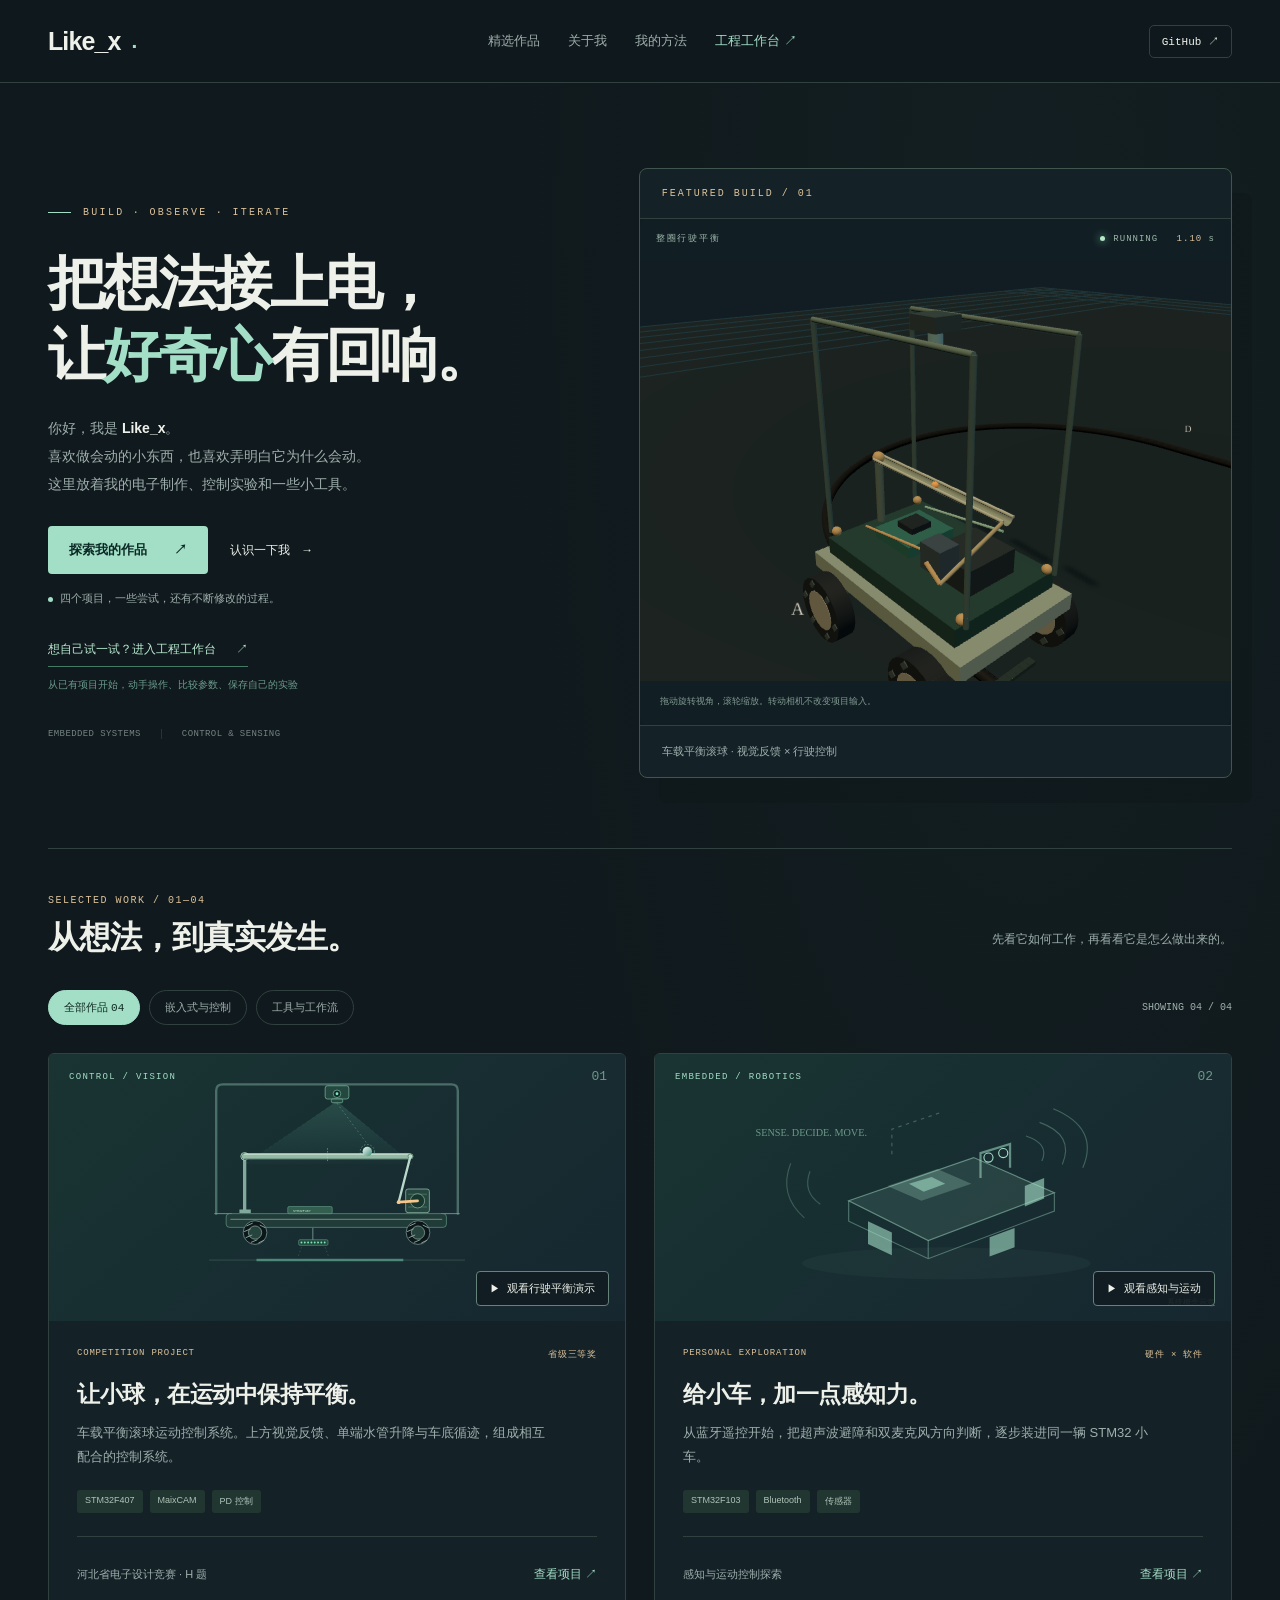
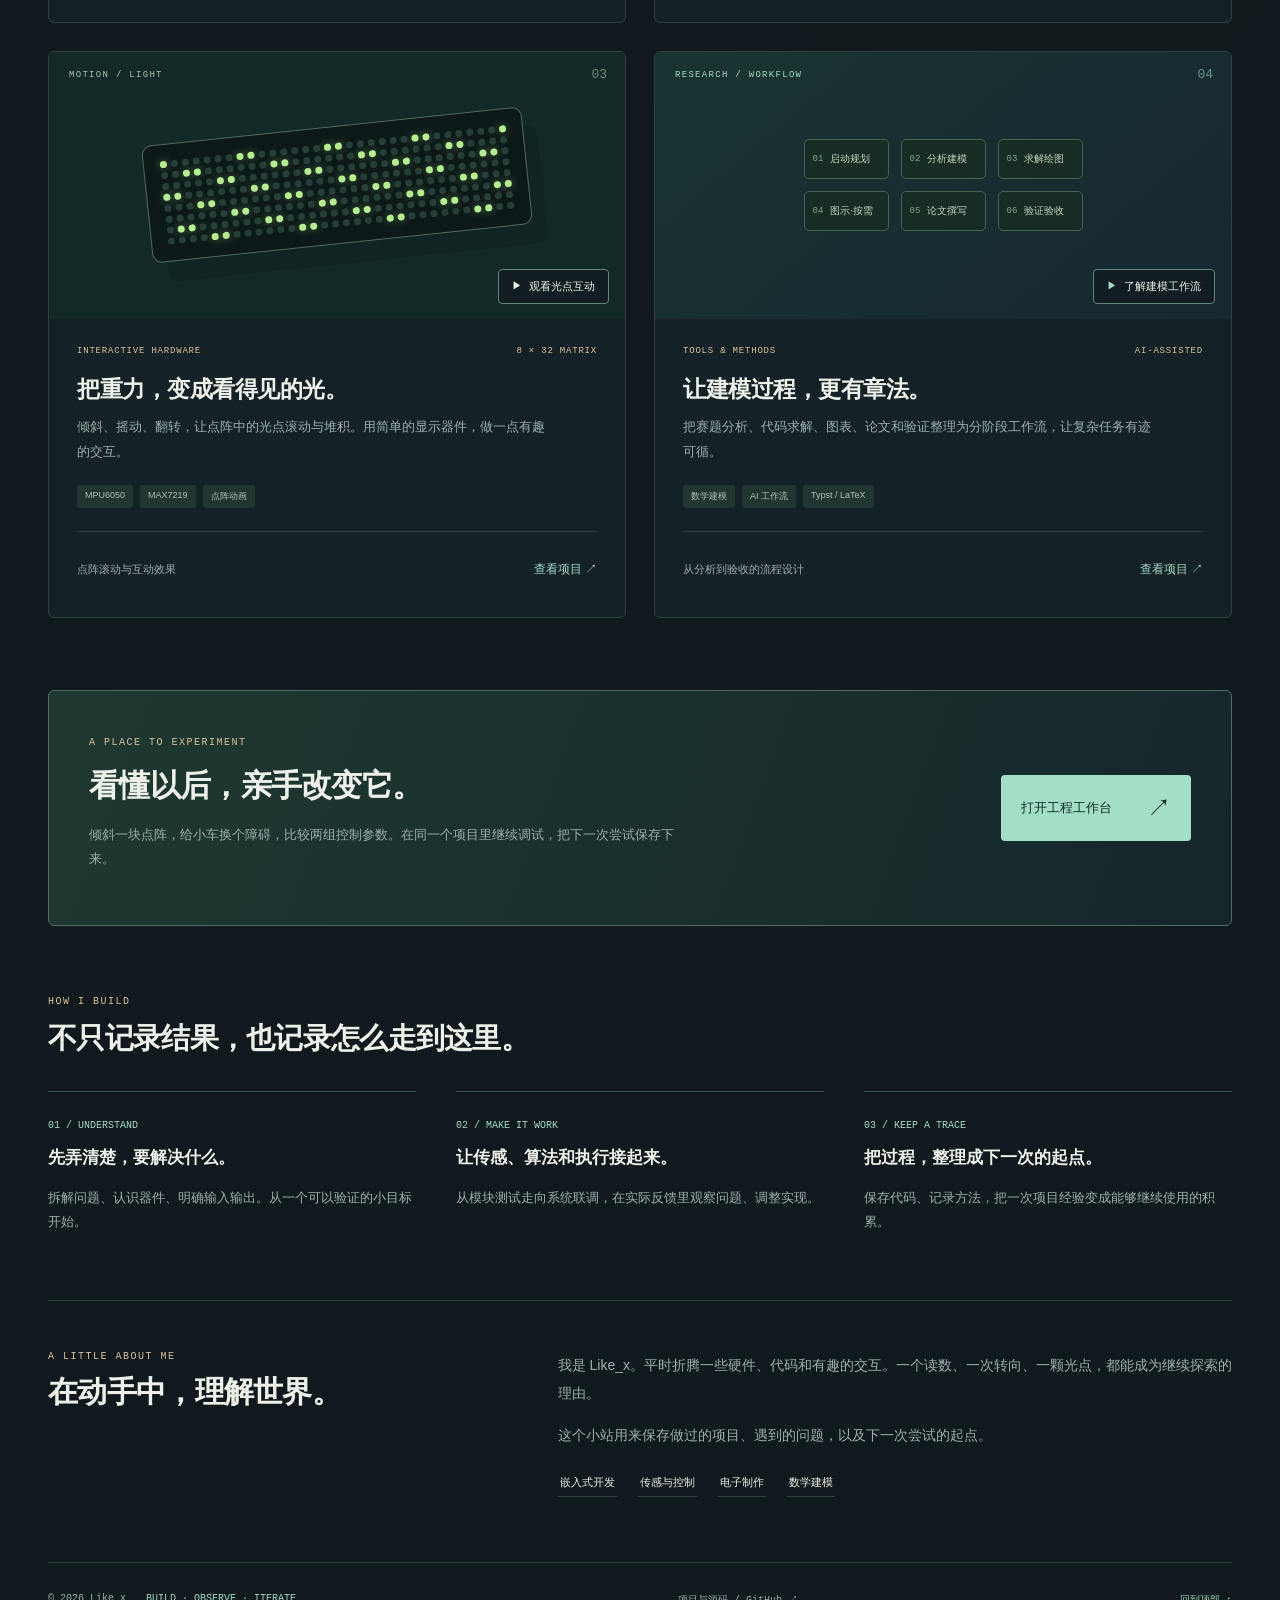
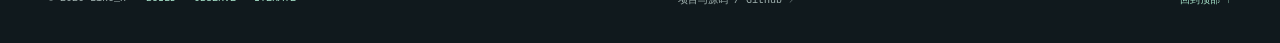
==== commit 03ad1582: "Restore interactive 3D projects and project experiment workspace Restore per-project feature demonst" ====
--- a/index.html
+++ b/index.html
@@ -1,18 +1,18 @@
-<!doctype html><html lang="zh-CN" data-theme="dark"><head><meta charset="UTF-8"><meta name="viewport" content="width=device-width,initial-scale=1"><meta name="color-scheme" content="dark"><meta name="theme-color" content="#101820"><meta name="description" content="Like_x 的个人工程作品集：嵌入式开发、传感与控制、电子制作和数学建模工作流。"><meta name="author" content="Like_x"><meta name="referrer" content="strict-origin-when-cross-origin"><title>Like_x · 把想法接上电</title><link rel="canonical" href="https://likex061228-dotcom.github.io/"><link rel="icon" type="image/svg+xml" href="favicon.svg"><link rel="stylesheet" href="styles.css?v=20261021"><link rel="stylesheet" href="labs.css?v=20261021"><script src="lab-models.js?v=20261021" defer></script><script src="lab-ui.js?v=20261021" defer></script><script src="balance-lab.js?v=20261021" defer></script><script src="project-labs.js?v=20261021" defer></script><script src="app.js?v=20261021" defer></script><link rel="stylesheet" href="portfolio-studio.css?v=20261021"></head><body>
-<a class="skip-link" href="#home">跳到主要内容</a><header class="site-header"><div class="wrap"><div class="nav"><a class="brand" href="#home" aria-label="Like_x 首页"><span class="brand-mark" aria-hidden="true">L</span>Like_x<small>.</small></a><nav class="nav-links" aria-label="主导航"><a href="#projects">精选作品</a><a href="#about">关于我</a><a href="#method">我的方法</a><a href="workbench.html">仿真实验室 ↗</a></nav><a class="github-link mono" href="https://github.com/likex061228-dotcom/likex061228-dotcom.github.io" target="_blank" rel="noopener noreferrer">GitHub ↗</a></div></div></header><div class="wrap">
+<!doctype html><html lang="zh-CN" data-theme="dark"><head><meta charset="UTF-8"><meta name="viewport" content="width=device-width,initial-scale=1"><meta name="color-scheme" content="dark"><meta name="theme-color" content="#101820"><meta name="description" content="Like_x 的个人工程作品集：嵌入式开发、传感与控制、电子制作和数学建模工作流。"><meta name="author" content="Like_x"><meta name="referrer" content="strict-origin-when-cross-origin"><title>Like_x · 把想法接上电</title><link rel="canonical" href="https://likex061228-dotcom.github.io/"><link rel="icon" type="image/svg+xml" href="favicon.svg"><link rel="stylesheet" href="styles.css?v=20261021"><link rel="stylesheet" href="labs.css?v=20261021"><script src="lab-models.js?v=20261021" defer></script><script src="lab-ui.js?v=20261021" defer></script><script src="balance-lab.js?v=20261021" defer></script><script src="project-labs.js?v=20261021" defer></script><script src="project-catalog.js?v=20261021-6" defer></script><script src="app.js?v=20261021-6" defer></script><link rel="stylesheet" href="portfolio-studio.css?v=20261021"></head><body>
+<a class="skip-link" href="#home">跳到主要内容</a><header class="site-header"><div class="wrap"><div class="nav"><a class="brand" href="#home" aria-label="Like_x 首页"><span class="brand-mark" aria-hidden="true">L</span>Like_x<small>.</small></a><nav class="nav-links" aria-label="主导航"><a href="#projects">精选作品</a><a href="#about">关于我</a><a href="#method">我的方法</a><a href="studio.html">工程工作台 ↗</a></nav><a class="github-link mono" href="https://github.com/likex061228-dotcom/likex061228-dotcom.github.io" target="_blank" rel="noopener noreferrer">GitHub ↗</a></div></div></header><div class="wrap">
 <main id="home" tabindex="-1">
 <section class="hero">
-<div class="hero-copy"><div class="eyebrow">BUILD · OBSERVE · ITERATE</div><h1>把想法接上电，<br>让<span class="highlight">好奇心</span>有回响。</h1><p class="intro">你好，我是 <b>Like_x</b>。<br>喜欢做会动的小东西，也喜欢弄明白它为什么会动。<br>这里放着我的电子制作、控制实验和一些小工具。</p><div class="actions"><a class="primary" href="#projects">探索我的作品 <span>↗</span></a><a class="secondary" href="#about">认识一下我 <span style="margin-left:8px">→</span></a></div><p class="hero-hint"><span class="hint-dot"></span>四个项目，一些尝试，还有不断修改的过程。</p><p class="simulator-entrance"><a href="workbench.html">想自己试一试？进入仿真实验室 <span>↗</span></a><small>编辑3D机械模型、调整闭环控制、核对真实计算信号</small></p><div class="subnote"><span>EMBEDDED SYSTEMS</span><span>CONTROL & SENSING</span></div></div>
+<div class="hero-copy"><div class="eyebrow">BUILD · OBSERVE · ITERATE</div><h1>把想法接上电，<br>让<span class="highlight">好奇心</span>有回响。</h1><p class="intro">你好，我是 <b>Like_x</b>。<br>喜欢做会动的小东西，也喜欢弄明白它为什么会动。<br>这里放着我的电子制作、控制实验和一些小工具。</p><div class="actions"><a class="primary" href="#projects">探索我的作品 <span>↗</span></a><a class="secondary" href="#about">认识一下我 <span style="margin-left:8px">→</span></a></div><p class="hero-hint"><span class="hint-dot"></span>四个项目，一些尝试，还有不断修改的过程。</p><p class="simulator-entrance"><a href="studio.html">想自己试一试？进入工程工作台 <span>↗</span></a><small>从已有项目开始，动手操作、比较参数、保存自己的实验</small></p><div class="subnote"><span>EMBEDDED SYSTEMS</span><span>CONTROL & SENSING</span></div></div>
 <div id="hero-lab" class="hero-lab" aria-label="车载平衡滚球系统交互预览"></div>
 </section>
 <section class="projects" id="projects"><div class="section-head"><div><div class="section-label">SELECTED WORK / 01—04</div><h2>从想法，到真实发生。</h2></div><p>先看它如何工作，再看看它是怎么做出来的。</p></div><div class="filter-row" role="group" aria-label="筛选作品"><button data-filter="all" aria-pressed="true">全部作品 <span class="mono">04</span></button><button data-filter="embedded" aria-pressed="false">嵌入式与控制</button><button data-filter="workflow" aria-pressed="false">工具与工作流</button><span class="filter-status" role="status" aria-live="polite">SHOWING 04 / 04</span></div>
 <div class="cards">
-<article class="card" data-category="embedded"><div class="card-art"><button type="button" class="project-preview" data-project="balance" aria-label="观看行驶平衡演示" aria-haspopup="dialog"><span class="art-label">CONTROL / VISION</span><span class="art-num">01</span><div class="card-mechanics" id="balance-card-preview"></div><span class="preview-action"><i>▶</i> 观看行驶平衡演示</span></button></div><div class="card-content"><div class="card-topline"><span>COMPETITION PROJECT</span><span>省级三等奖</span></div><h3>让小球，在运动中保持平衡。</h3><p>车载平衡滚球运动控制系统。上方视觉反馈、单端水管升降与车底循迹，组成相互配合的控制系统。</p><div class="tags"><span>STM32F407</span><span>MaixCAM</span><span>PD 控制</span></div><div class="card-bottom"><span>河北省电子设计竞赛 · H 题</span><button class="card-open" data-project="balance" aria-haspopup="dialog">查看项目 ↗</button></div></div></article>
-<article class="card" data-category="embedded"><div class="card-art"><button type="button" class="project-preview preview-smartcar" data-project="smartcar" aria-label="观看感知与运动" aria-haspopup="dialog"><span class="art-footnote">系统概念示意</span><span class="art-label">EMBEDDED / ROBOTICS</span><span class="art-num">02</span><svg class="car-svg" viewBox="0 0 500 220" fill="none" aria-hidden="true"><ellipse cx="253" cy="178" rx="127" ry="14" fill="currentColor" opacity=".04"/><path d="M167 123L277 85L348 116L237 158Z" fill="currentColor" opacity=".12"/><path d="M167 123L277 85L348 116L237 158Z" stroke="currentColor" stroke-opacity=".5"/><path d="M167 123V141L237 174L348 132V116M237 158V174" stroke="currentColor" stroke-opacity=".4"/><path d="M184 141L184 161L205 171V151Z M291 155V172L313 164V147Z M322 110V128L339 121V103Z" fill="currentColor" opacity=".6"/><path d="M201 110L245 95L275 108L231 123Z" fill="currentColor" opacity=".25"/><path d="M220 108L240 102L252 108L233 115Z" fill="currentColor" opacity=".55"/><path d="M283 103V81L309 73L309 94" stroke="currentColor" stroke-width="2" stroke-opacity=".55"/><circle cx="290" cy="85" r="4" stroke="currentColor"/><circle cx="303" cy="81" r="4" stroke="currentColor"/><path d="M323 66Q344 73 337 88M335 54Q366 65 355 91M347 42Q388 59 373 94" stroke="currentColor" stroke-opacity=".3"/><path d="M133 97Q126 115 142 126M116 90Q105 118 128 138" stroke="currentColor" stroke-opacity=".25"/><text x="85" y="66" fill="currentColor" opacity=".6" font-family="Consolas" font-size="9">SENSE. DECIDE. MOVE.</text><path d="M205 82V60L249 45" stroke="currentColor" stroke-opacity=".3" stroke-dasharray="3 4"/></svg><span class="preview-action"><i>▶</i> 观看感知与运动</span></button></div><div class="card-content"><div class="card-topline"><span>PERSONAL EXPLORATION</span><span>硬件 × 软件</span></div><h3>给小车，加一点感知力。</h3><p>从蓝牙遥控开始，把超声波避障和双麦克风方向判断，逐步装进同一辆 STM32 小车。</p><div class="tags"><span>STM32F103</span><span>Bluetooth</span><span>传感器</span></div><div class="card-bottom"><span>感知与运动控制探索</span><button class="card-open" data-project="smartcar" aria-haspopup="dialog">查看项目 ↗</button></div></div></article>
-<article class="card" data-category="embedded"><div class="card-art matrix-art"><button type="button" class="project-preview preview-matrix" data-project="matrix" aria-label="观看光点互动" aria-haspopup="dialog"><span class="art-label">MOTION / LIGHT</span><span class="art-num">03</span><div class="matrix" id="matrix" aria-hidden="true"></div><span class="preview-action"><i>▶</i> 观看光点互动</span></button></div><div class="card-content"><div class="card-topline"><span>INTERACTIVE HARDWARE</span><span>8 × 32 MATRIX</span></div><h3>把重力，变成看得见的光。</h3><p>倾斜、摇动、翻转，让点阵中的光点滚动与堆积。用简单的显示器件，做一点有趣的交互。</p><div class="tags"><span>MPU6050</span><span>MAX7219</span><span>点阵动画</span></div><div class="card-bottom"><span>点阵滚动与互动效果</span><button class="card-open" data-project="matrix" aria-haspopup="dialog">查看项目 ↗</button></div></div></article>
-<article class="card" data-category="workflow"><div class="card-art workflow-art"><button type="button" class="project-preview preview-workflow" data-project="workflow" aria-label="了解建模工作流" aria-haspopup="dialog"><span class="art-label">RESEARCH / WORKFLOW</span><span class="art-num">04</span><div class="workflow-mini-grid"><span class="mini-stage"><small>01</small>启动规划</span><span class="mini-stage"><small>02</small>分析建模</span><span class="mini-stage"><small>03</small>求解绘图</span><span class="mini-stage"><small>04</small>图示·按需</span><span class="mini-stage"><small>05</small>论文撰写</span><span class="mini-stage"><small>06</small>验证验收</span></div><span class="preview-action"><i>▶</i> 了解建模工作流</span></button></div><div class="card-content"><div class="card-topline"><span>TOOLS & METHODS</span><span>AI-ASSISTED</span></div><h3>让建模过程，更有章法。</h3><p>把赛题分析、代码求解、图表、论文和验证整理为分阶段工作流，让复杂任务有迹可循。</p><div class="tags"><span>数学建模</span><span>AI 工作流</span><span>Typst / LaTeX</span></div><div class="card-bottom"><span>从分析到验收的流程设计</span><button class="card-open" data-project="workflow" aria-haspopup="dialog">查看项目 ↗</button></div></div></article>
+<article class="card" data-category="embedded"><div class="card-art"><button type="button" class="project-preview" data-project="balance" aria-label="观看行驶平衡演示"><span class="art-label">CONTROL / VISION</span><span class="art-num">01</span><div class="card-mechanics" id="balance-card-preview"></div><span class="preview-action"><i>▶</i> 观看行驶平衡演示</span></button></div><div class="card-content"><div class="card-topline"><span>COMPETITION PROJECT</span><span>省级三等奖</span></div><h3>让小球，在运动中保持平衡。</h3><p>车载平衡滚球运动控制系统。上方视觉反馈、单端水管升降与车底循迹，组成相互配合的控制系统。</p><div class="tags"><span>STM32F407</span><span>MaixCAM</span><span>PD 控制</span></div><div class="card-bottom"><span>河北省电子设计竞赛 · H 题</span><button class="card-open" data-project="balance">查看项目 ↗</button></div></div></article>
+<article class="card" data-category="embedded"><div class="card-art"><button type="button" class="project-preview preview-smartcar" data-project="smartcar" aria-label="观看感知与运动"><span class="art-footnote">系统概念示意</span><span class="art-label">EMBEDDED / ROBOTICS</span><span class="art-num">02</span><svg class="car-svg" viewBox="0 0 500 220" fill="none" aria-hidden="true"><ellipse cx="253" cy="178" rx="127" ry="14" fill="currentColor" opacity=".04"/><path d="M167 123L277 85L348 116L237 158Z" fill="currentColor" opacity=".12"/><path d="M167 123L277 85L348 116L237 158Z" stroke="currentColor" stroke-opacity=".5"/><path d="M167 123V141L237 174L348 132V116M237 158V174" stroke="currentColor" stroke-opacity=".4"/><path d="M184 141L184 161L205 171V151Z M291 155V172L313 164V147Z M322 110V128L339 121V103Z" fill="currentColor" opacity=".6"/><path d="M201 110L245 95L275 108L231 123Z" fill="currentColor" opacity=".25"/><path d="M220 108L240 102L252 108L233 115Z" fill="currentColor" opacity=".55"/><path d="M283 103V81L309 73L309 94" stroke="currentColor" stroke-width="2" stroke-opacity=".55"/><circle cx="290" cy="85" r="4" stroke="currentColor"/><circle cx="303" cy="81" r="4" stroke="currentColor"/><path d="M323 66Q344 73 337 88M335 54Q366 65 355 91M347 42Q388 59 373 94" stroke="currentColor" stroke-opacity=".3"/><path d="M133 97Q126 115 142 126M116 90Q105 118 128 138" stroke="currentColor" stroke-opacity=".25"/><text x="85" y="66" fill="currentColor" opacity=".6" font-family="Consolas" font-size="9">SENSE. DECIDE. MOVE.</text><path d="M205 82V60L249 45" stroke="currentColor" stroke-opacity=".3" stroke-dasharray="3 4"/></svg><span class="preview-action"><i>▶</i> 观看感知与运动</span></button></div><div class="card-content"><div class="card-topline"><span>PERSONAL EXPLORATION</span><span>硬件 × 软件</span></div><h3>给小车，加一点感知力。</h3><p>从蓝牙遥控开始，把超声波避障和双麦克风方向判断，逐步装进同一辆 STM32 小车。</p><div class="tags"><span>STM32F103</span><span>Bluetooth</span><span>传感器</span></div><div class="card-bottom"><span>感知与运动控制探索</span><button class="card-open" data-project="smartcar">查看项目 ↗</button></div></div></article>
+<article class="card" data-category="embedded"><div class="card-art matrix-art"><button type="button" class="project-preview preview-matrix" data-project="matrix" aria-label="观看光点互动"><span class="art-label">MOTION / LIGHT</span><span class="art-num">03</span><div class="matrix" id="matrix" aria-hidden="true"></div><span class="preview-action"><i>▶</i> 观看光点互动</span></button></div><div class="card-content"><div class="card-topline"><span>INTERACTIVE HARDWARE</span><span>8 × 32 MATRIX</span></div><h3>把重力，变成看得见的光。</h3><p>倾斜、摇动、翻转，让点阵中的光点滚动与堆积。用简单的显示器件，做一点有趣的交互。</p><div class="tags"><span>MPU6050</span><span>MAX7219</span><span>点阵动画</span></div><div class="card-bottom"><span>点阵滚动与互动效果</span><button class="card-open" data-project="matrix">查看项目 ↗</button></div></div></article>
+<article class="card" data-category="workflow"><div class="card-art workflow-art"><button type="button" class="project-preview preview-workflow" data-project="workflow" aria-label="了解建模工作流"><span class="art-label">RESEARCH / WORKFLOW</span><span class="art-num">04</span><div class="workflow-mini-grid"><span class="mini-stage"><small>01</small>启动规划</span><span class="mini-stage"><small>02</small>分析建模</span><span class="mini-stage"><small>03</small>求解绘图</span><span class="mini-stage"><small>04</small>图示·按需</span><span class="mini-stage"><small>05</small>论文撰写</span><span class="mini-stage"><small>06</small>验证验收</span></div><span class="preview-action"><i>▶</i> 了解建模工作流</span></button></div><div class="card-content"><div class="card-topline"><span>TOOLS & METHODS</span><span>AI-ASSISTED</span></div><h3>让建模过程，更有章法。</h3><p>把赛题分析、代码求解、图表、论文和验证整理为分阶段工作流，让复杂任务有迹可循。</p><div class="tags"><span>数学建模</span><span>AI 工作流</span><span>Typst / LaTeX</span></div><div class="card-bottom"><span>从分析到验收的流程设计</span><button class="card-open" data-project="workflow">查看项目 ↗</button></div></div></article>
 </div></section>
-<section class="lab-invitation"><div><span class="section-label">A PLACE TO EXPERIMENT</span><h2>看懂以后，亲手改变它。</h2><p>给关节一个目标，让执行器产生力；改变几何、质量和控制参数，在独立实验室里观察系统的计算响应。</p></div><a href="workbench.html">打开仿真实验室 <span>↗</span></a></section><section class="method-section" id="method"><div class="section-label">HOW I BUILD</div><h2>不只记录结果，也记录怎么走到这里。</h2><div class="methods"><article class="method"><small>01 / UNDERSTAND</small><h3>先弄清楚，要解决什么。</h3><p>拆解问题、认识器件、明确输入输出。从一个可以验证的小目标开始。</p></article><article class="method"><small>02 / MAKE IT WORK</small><h3>让传感、算法和执行接起来。</h3><p>从模块测试走向系统联调，在实际反馈里观察问题、调整实现。</p></article><article class="method"><small>03 / KEEP A TRACE</small><h3>把过程，整理成下一次的起点。</h3><p>保存代码、记录方法，把一次项目经验变成能够继续使用的积累。</p></article></div></section><section class="about" id="about"><div><div class="section-label">A LITTLE ABOUT ME</div><h2>在动手中，理解世界。</h2></div><div><p>我是 Like_x。平时折腾一些硬件、代码和有趣的交互。一个读数、一次转向、一颗光点，都能成为继续探索的理由。</p><p>这个小站用来保存做过的项目、遇到的问题，以及下一次尝试的起点。</p><div class="interests"><span>嵌入式开发</span><span>传感与控制</span><span>电子制作</span><span>数学建模</span></div></div></section>
+<section class="lab-invitation"><div><span class="section-label">A PLACE TO EXPERIMENT</span><h2>看懂以后，亲手改变它。</h2><p>倾斜一块点阵，给小车换个障碍，比较两组控制参数。在同一个项目里继续调试，把下一次尝试保存下来。</p></div><a href="studio.html">打开工程工作台 <span>↗</span></a></section><section class="method-section" id="method"><div class="section-label">HOW I BUILD</div><h2>不只记录结果，也记录怎么走到这里。</h2><div class="methods"><article class="method"><small>01 / UNDERSTAND</small><h3>先弄清楚，要解决什么。</h3><p>拆解问题、认识器件、明确输入输出。从一个可以验证的小目标开始。</p></article><article class="method"><small>02 / MAKE IT WORK</small><h3>让传感、算法和执行接起来。</h3><p>从模块测试走向系统联调，在实际反馈里观察问题、调整实现。</p></article><article class="method"><small>03 / KEEP A TRACE</small><h3>把过程，整理成下一次的起点。</h3><p>保存代码、记录方法，把一次项目经验变成能够继续使用的积累。</p></article></div></section><section class="about" id="about"><div><div class="section-label">A LITTLE ABOUT ME</div><h2>在动手中，理解世界。</h2></div><div><p>我是 Like_x。平时折腾一些硬件、代码和有趣的交互。一个读数、一次转向、一颗光点，都能成为继续探索的理由。</p><p>这个小站用来保存做过的项目、遇到的问题，以及下一次尝试的起点。</p><div class="interests"><span>嵌入式开发</span><span>传感与控制</span><span>电子制作</span><span>数学建模</span></div></div></section>
 
 <noscript><p class="noscript">项目介绍可正常阅读；交互演示、详情和筛选需要 JavaScript。源码也可从页脚的 GitHub 仓库下载。</p></noscript></main><footer class="footer"><div class="footer-left"><span>© 2026 Like_x</span><span>BUILD · OBSERVE · ITERATE</span></div><a href="https://github.com/likex061228-dotcom/likex061228-dotcom.github.io" target="_blank" rel="noopener noreferrer">项目与源码 / GitHub ↗</a><a class="return-top" href="#home">回到顶部 ↑</a></footer></div>
-<dialog id="project-dialog" aria-labelledby="dialog-title"><div class="dialog-head"><span id="dialog-index">PROJECT NOTES</span><button class="dialog-close" type="button">关闭 ×</button></div><div class="dialog-body" id="dialog-content"></div></dialog></body></html>+</body></html>
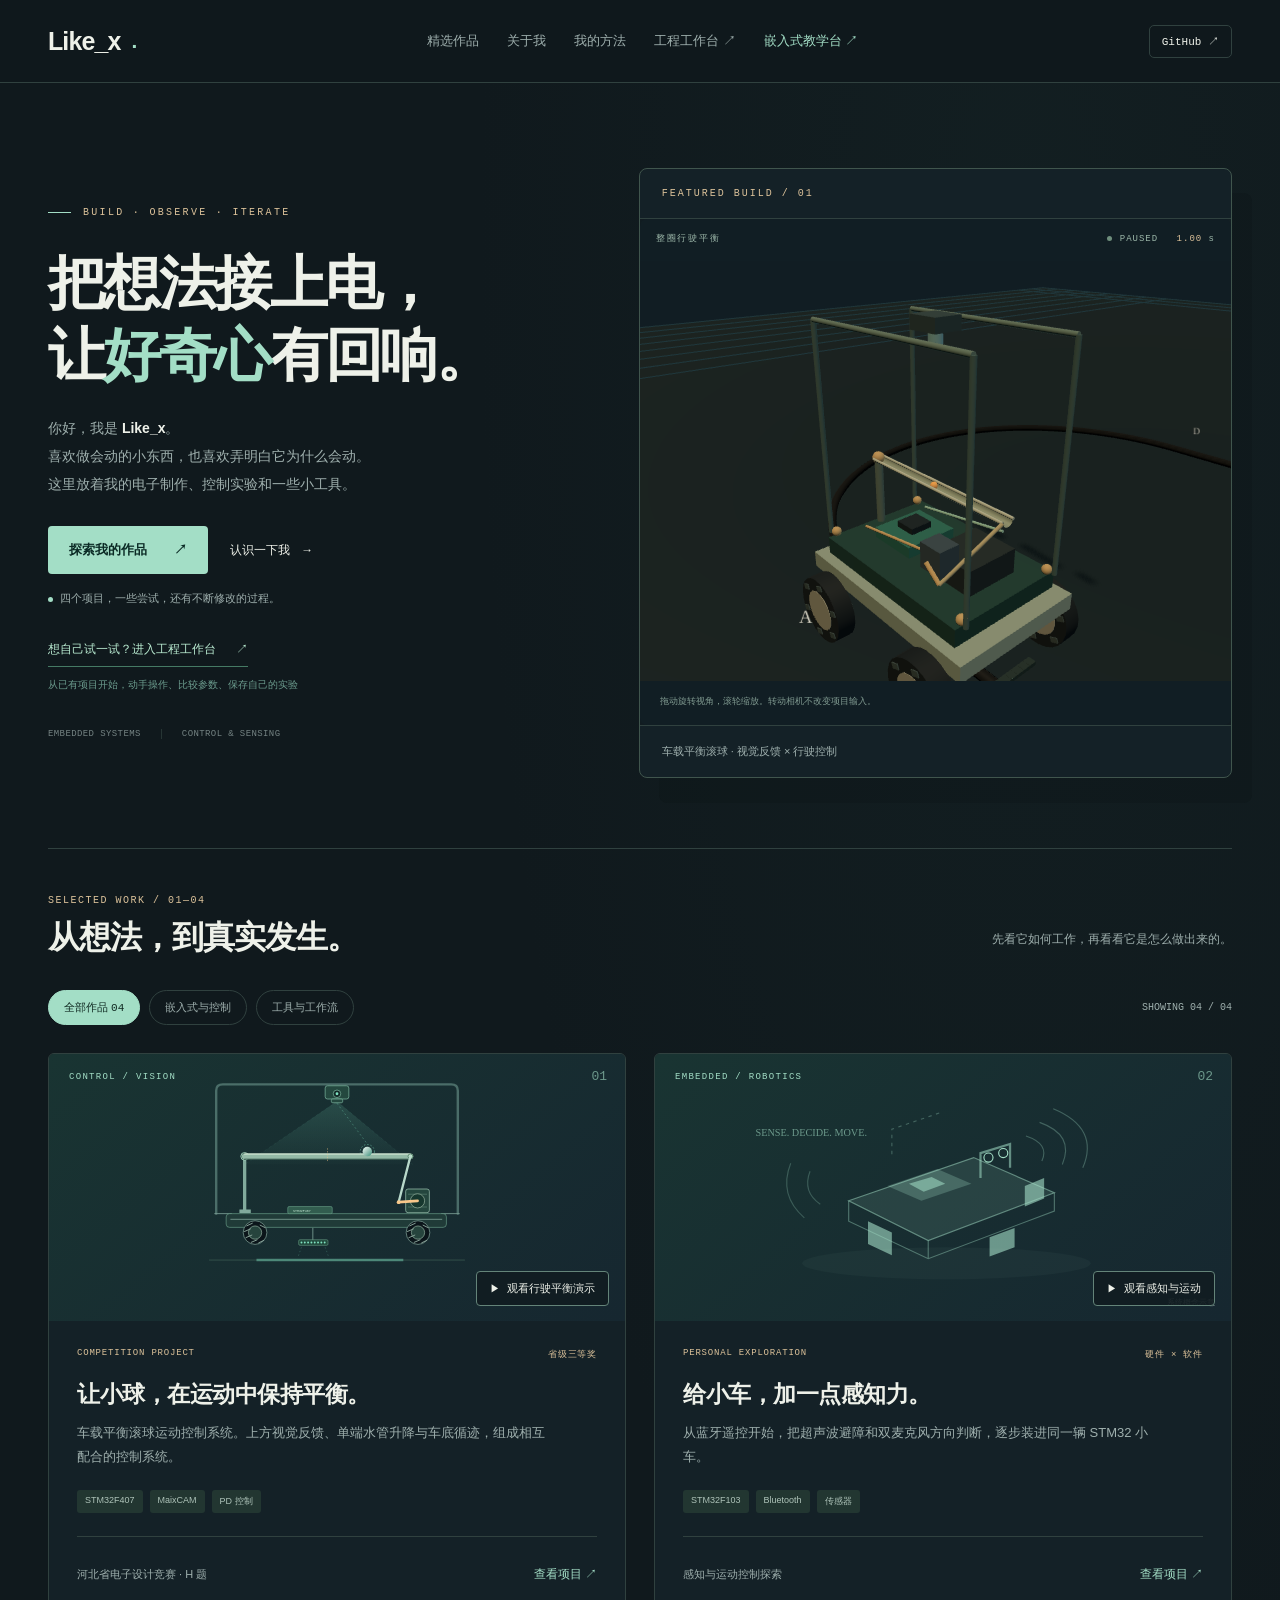
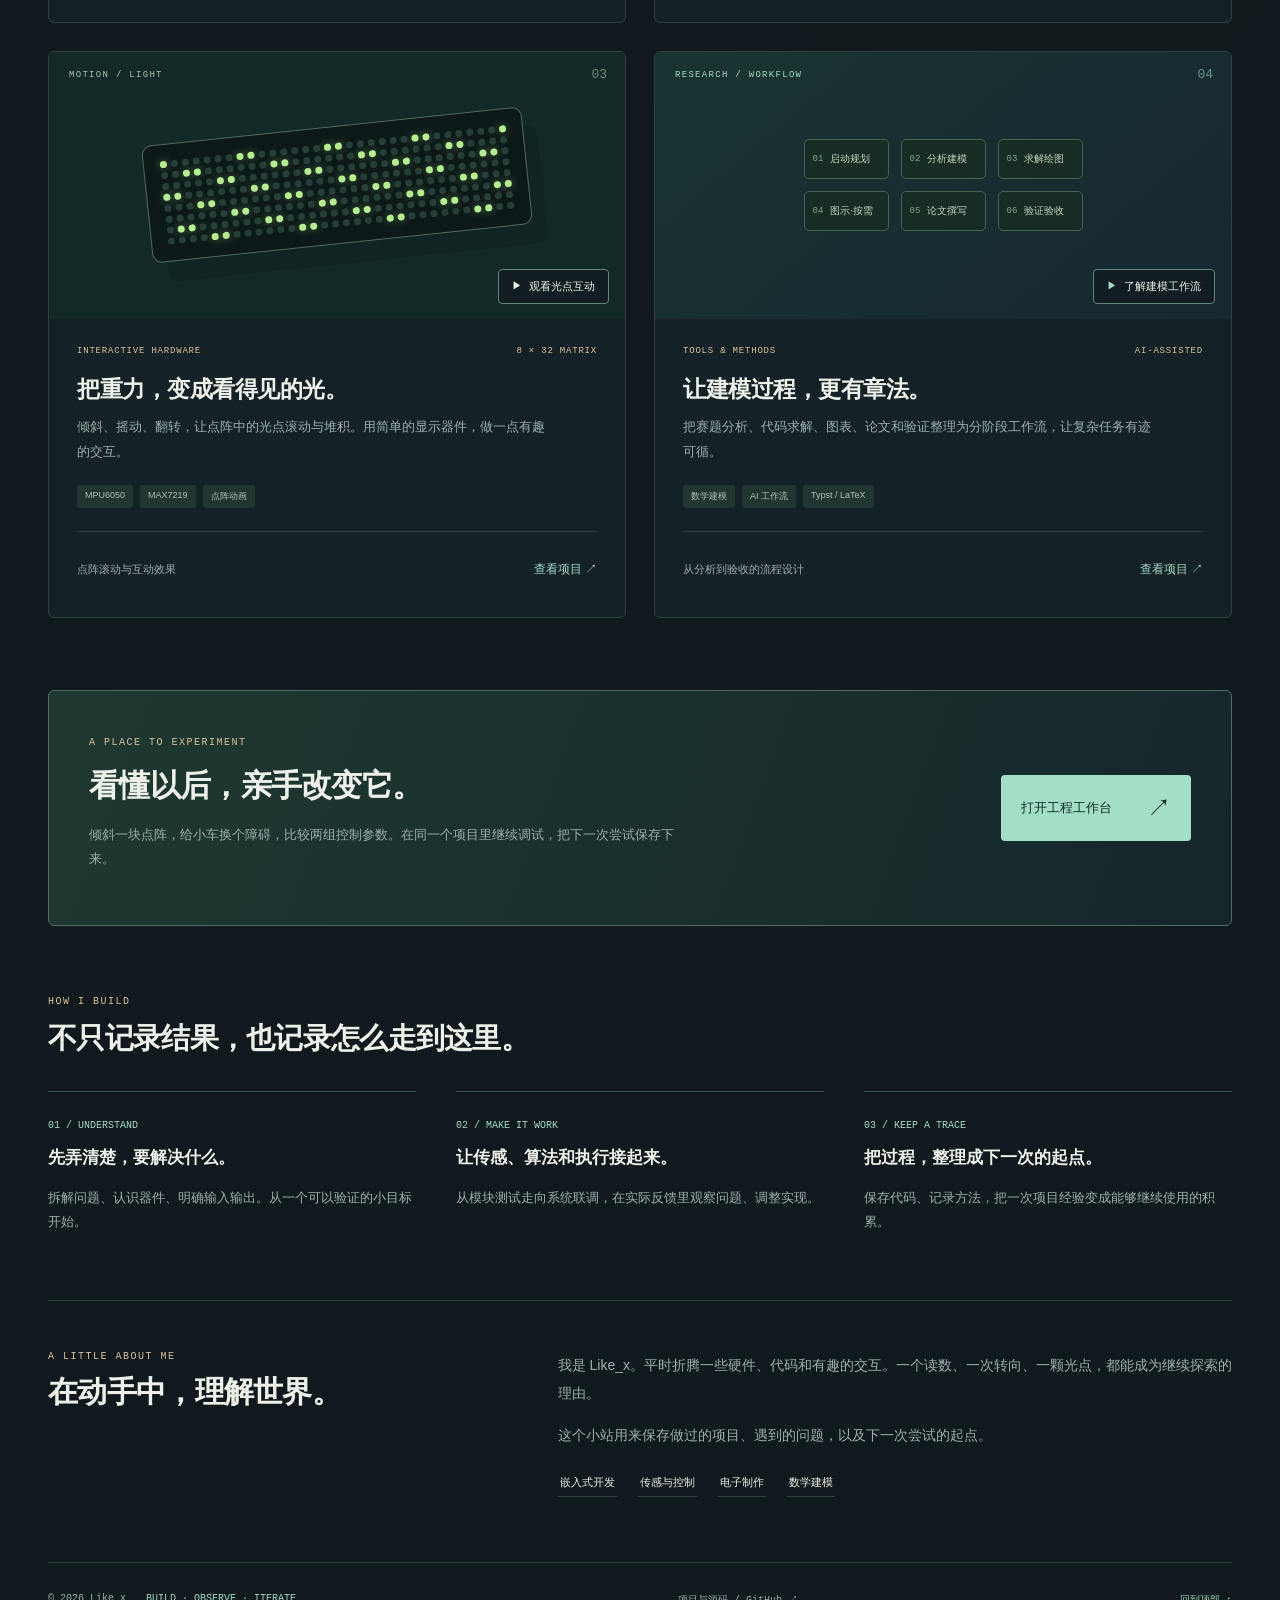
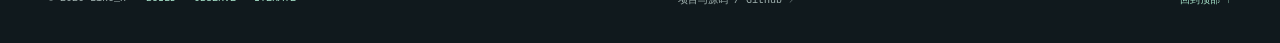
==== commit 3d041317: "feat(teach): 新增嵌入式教学台（三芯片引脚/寄存器、消抖、PWM、自检题库） - teach.html / teach.css / teach-app.js：引脚墙、配置→HAL 代码→寄" ====
--- a/index.html
+++ b/index.html
@@ -1,5 +1,5 @@
 <!doctype html><html lang="zh-CN" data-theme="dark"><head><meta charset="UTF-8"><meta name="viewport" content="width=device-width,initial-scale=1"><meta name="color-scheme" content="dark"><meta name="theme-color" content="#101820"><meta name="description" content="Like_x 的个人工程作品集：嵌入式开发、传感与控制、电子制作和数学建模工作流。"><meta name="author" content="Like_x"><meta name="referrer" content="strict-origin-when-cross-origin"><title>Like_x · 把想法接上电</title><link rel="canonical" href="https://likex061228-dotcom.github.io/"><link rel="icon" type="image/svg+xml" href="favicon.svg"><link rel="stylesheet" href="styles.css?v=20261021"><link rel="stylesheet" href="labs.css?v=20261021"><script src="lab-models.js?v=20261021" defer></script><script src="lab-ui.js?v=20261021" defer></script><script src="balance-lab.js?v=20261021" defer></script><script src="project-labs.js?v=20261021" defer></script><script src="project-catalog.js?v=20261021-6" defer></script><script src="app.js?v=20261021-6" defer></script><link rel="stylesheet" href="portfolio-studio.css?v=20261021"></head><body>
-<a class="skip-link" href="#home">跳到主要内容</a><header class="site-header"><div class="wrap"><div class="nav"><a class="brand" href="#home" aria-label="Like_x 首页"><span class="brand-mark" aria-hidden="true">L</span>Like_x<small>.</small></a><nav class="nav-links" aria-label="主导航"><a href="#projects">精选作品</a><a href="#about">关于我</a><a href="#method">我的方法</a><a href="studio.html">工程工作台 ↗</a></nav><a class="github-link mono" href="https://github.com/likex061228-dotcom/likex061228-dotcom.github.io" target="_blank" rel="noopener noreferrer">GitHub ↗</a></div></div></header><div class="wrap">
+<a class="skip-link" href="#home">跳到主要内容</a><header class="site-header"><div class="wrap"><div class="nav"><a class="brand" href="#home" aria-label="Like_x 首页"><span class="brand-mark" aria-hidden="true">L</span>Like_x<small>.</small></a><nav class="nav-links" aria-label="主导航"><a href="#projects">精选作品</a><a href="#about">关于我</a><a href="#method">我的方法</a><a href="studio.html">工程工作台 ↗</a><a href="teach.html">嵌入式教学台 ↗</a></nav><a class="github-link mono" href="https://github.com/likex061228-dotcom/likex061228-dotcom.github.io" target="_blank" rel="noopener noreferrer">GitHub ↗</a></div></div></header><div class="wrap">
 <main id="home" tabindex="-1">
 <section class="hero">
 <div class="hero-copy"><div class="eyebrow">BUILD · OBSERVE · ITERATE</div><h1>把想法接上电，<br>让<span class="highlight">好奇心</span>有回响。</h1><p class="intro">你好，我是 <b>Like_x</b>。<br>喜欢做会动的小东西，也喜欢弄明白它为什么会动。<br>这里放着我的电子制作、控制实验和一些小工具。</p><div class="actions"><a class="primary" href="#projects">探索我的作品 <span>↗</span></a><a class="secondary" href="#about">认识一下我 <span style="margin-left:8px">→</span></a></div><p class="hero-hint"><span class="hint-dot"></span>四个项目，一些尝试，还有不断修改的过程。</p><p class="simulator-entrance"><a href="studio.html">想自己试一试？进入工程工作台 <span>↗</span></a><small>从已有项目开始，动手操作、比较参数、保存自己的实验</small></p><div class="subnote"><span>EMBEDDED SYSTEMS</span><span>CONTROL & SENSING</span></div></div>
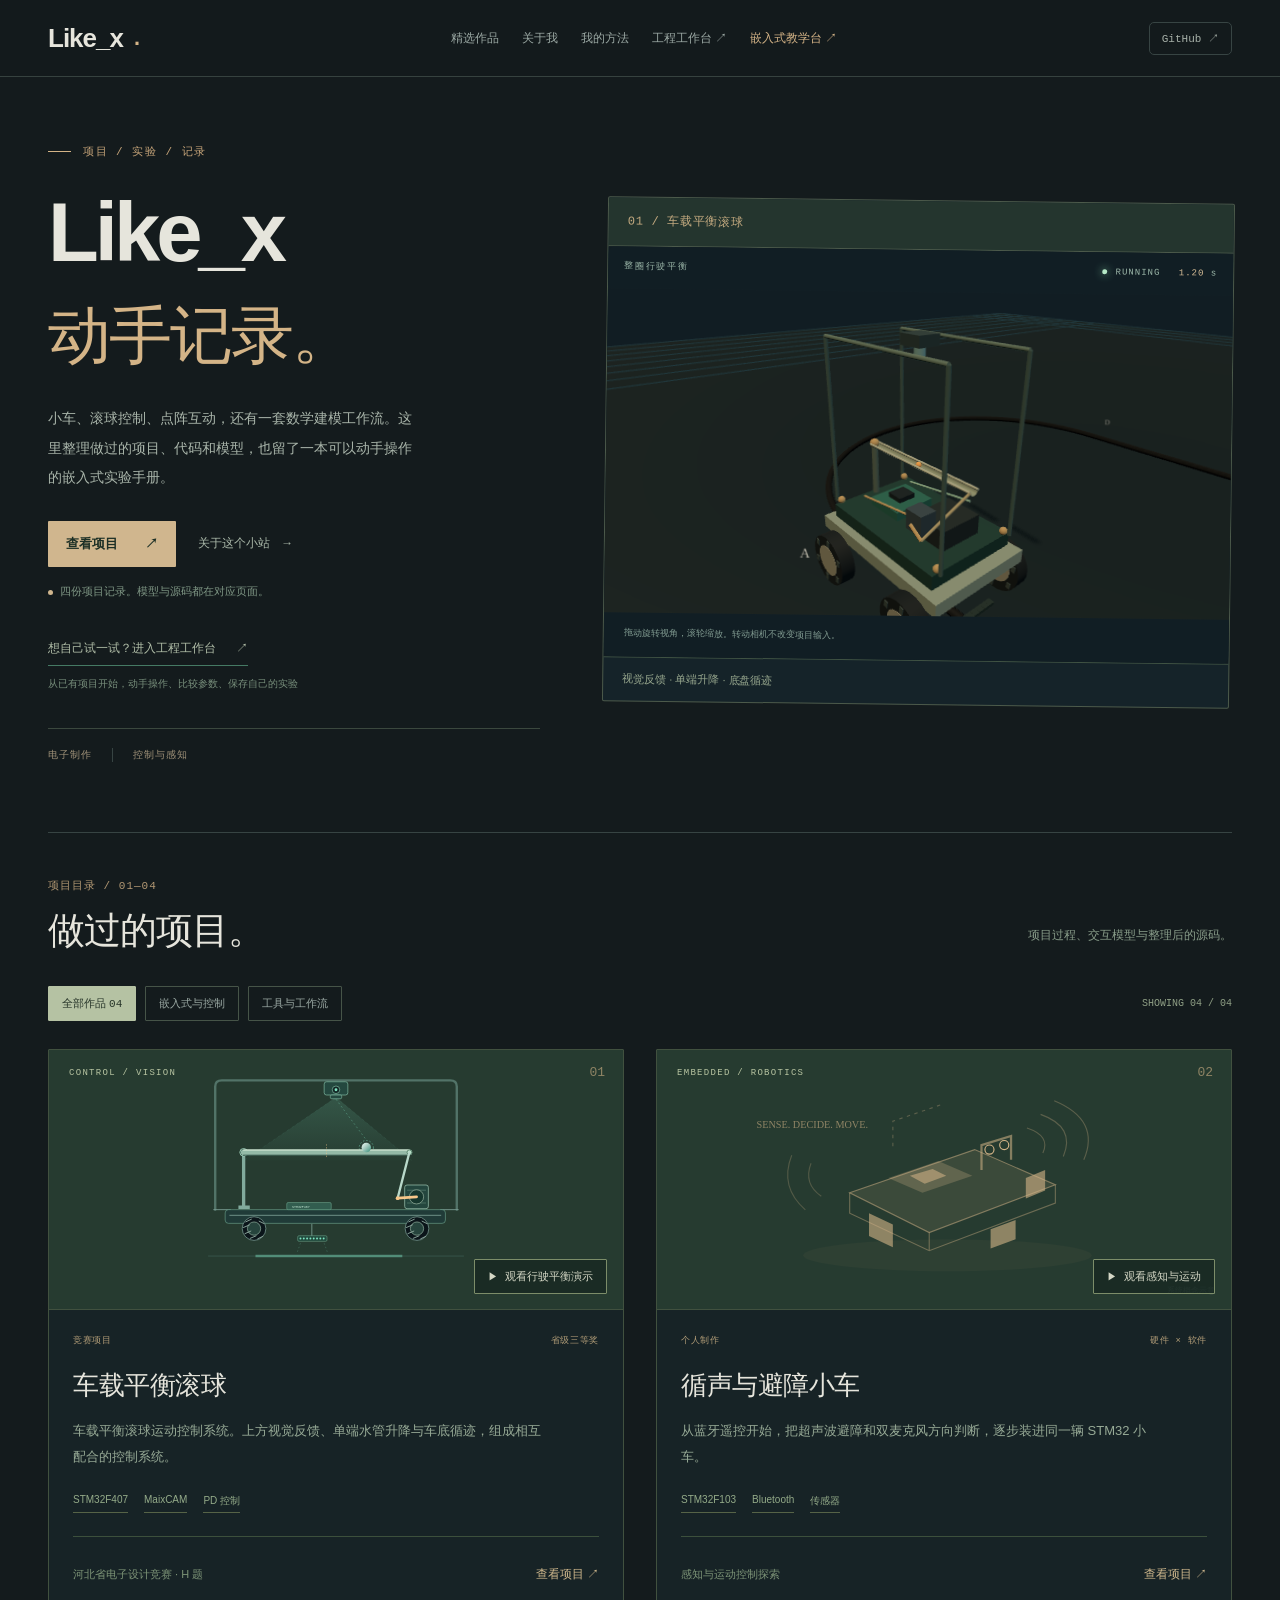
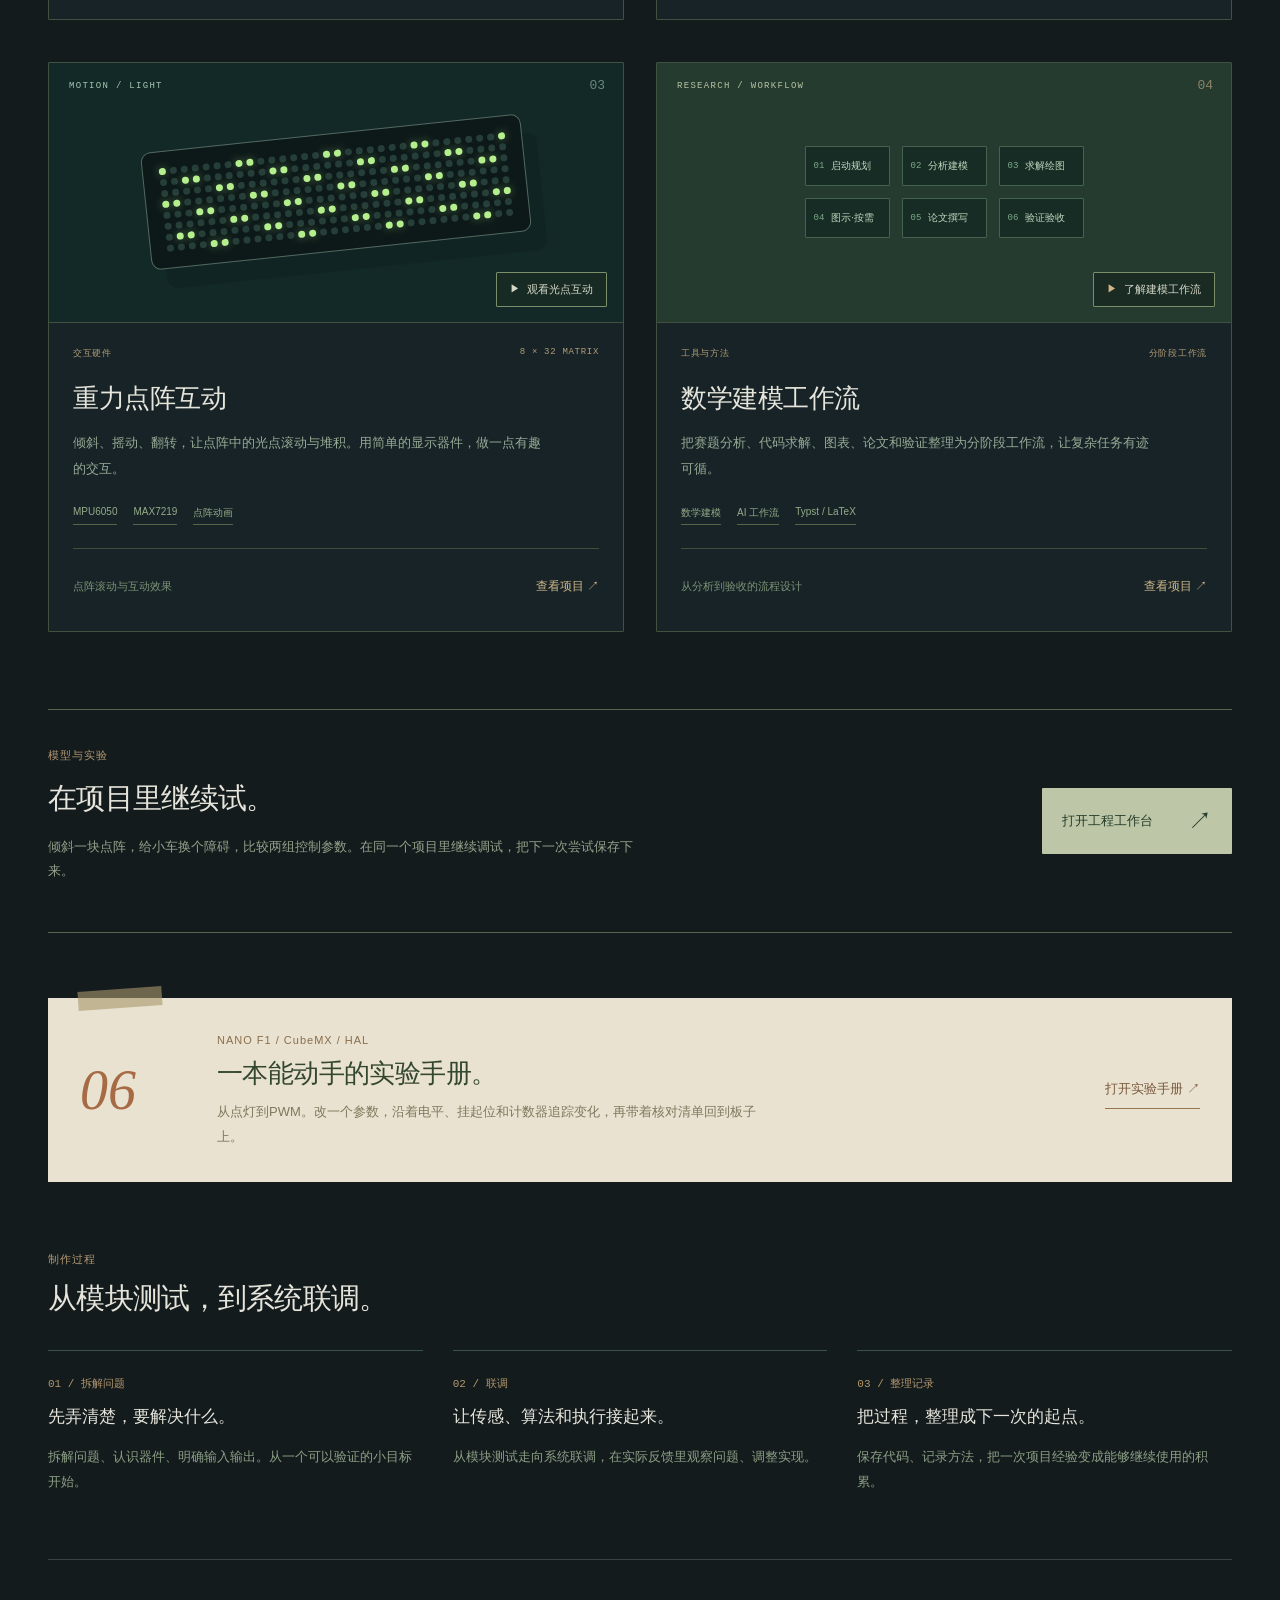
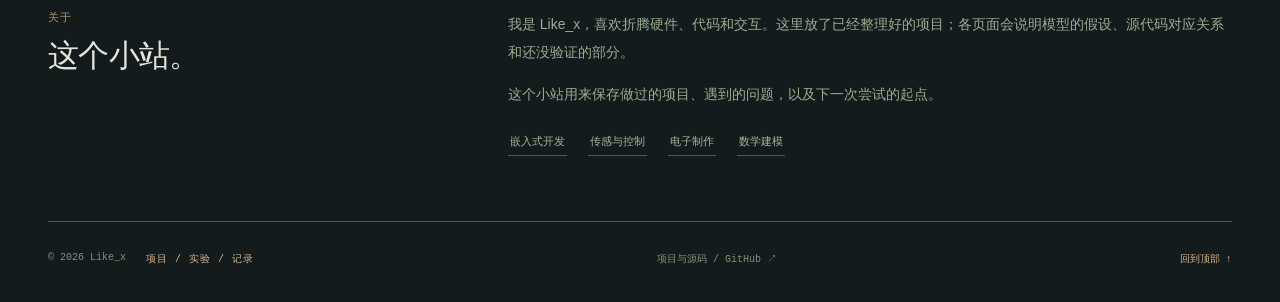
==== commit 9e27d8db: "feat: add six teaching workshops and refine portfolio typography" ====
--- a/index.html
+++ b/index.html
@@ -1,18 +1,18 @@
-<!doctype html><html lang="zh-CN" data-theme="dark"><head><meta charset="UTF-8"><meta name="viewport" content="width=device-width,initial-scale=1"><meta name="color-scheme" content="dark"><meta name="theme-color" content="#101820"><meta name="description" content="Like_x 的个人工程作品集：嵌入式开发、传感与控制、电子制作和数学建模工作流。"><meta name="author" content="Like_x"><meta name="referrer" content="strict-origin-when-cross-origin"><title>Like_x · 把想法接上电</title><link rel="canonical" href="https://likex061228-dotcom.github.io/"><link rel="icon" type="image/svg+xml" href="favicon.svg"><link rel="stylesheet" href="styles.css?v=20261021"><link rel="stylesheet" href="labs.css?v=20261021"><script src="lab-models.js?v=20261021" defer></script><script src="lab-ui.js?v=20261021" defer></script><script src="balance-lab.js?v=20261021" defer></script><script src="project-labs.js?v=20261021" defer></script><script src="project-catalog.js?v=20261021-6" defer></script><script src="app.js?v=20261021-6" defer></script><link rel="stylesheet" href="portfolio-studio.css?v=20261021"></head><body>
-<a class="skip-link" href="#home">跳到主要内容</a><header class="site-header"><div class="wrap"><div class="nav"><a class="brand" href="#home" aria-label="Like_x 首页"><span class="brand-mark" aria-hidden="true">L</span>Like_x<small>.</small></a><nav class="nav-links" aria-label="主导航"><a href="#projects">精选作品</a><a href="#about">关于我</a><a href="#method">我的方法</a><a href="studio.html">工程工作台 ↗</a><a href="teach.html">嵌入式教学台 ↗</a></nav><a class="github-link mono" href="https://github.com/likex061228-dotcom/likex061228-dotcom.github.io" target="_blank" rel="noopener noreferrer">GitHub ↗</a></div></div></header><div class="wrap">
-<main id="home" tabindex="-1">
-<section class="hero">
-<div class="hero-copy"><div class="eyebrow">BUILD · OBSERVE · ITERATE</div><h1>把想法接上电，<br>让<span class="highlight">好奇心</span>有回响。</h1><p class="intro">你好，我是 <b>Like_x</b>。<br>喜欢做会动的小东西，也喜欢弄明白它为什么会动。<br>这里放着我的电子制作、控制实验和一些小工具。</p><div class="actions"><a class="primary" href="#projects">探索我的作品 <span>↗</span></a><a class="secondary" href="#about">认识一下我 <span style="margin-left:8px">→</span></a></div><p class="hero-hint"><span class="hint-dot"></span>四个项目，一些尝试，还有不断修改的过程。</p><p class="simulator-entrance"><a href="studio.html">想自己试一试？进入工程工作台 <span>↗</span></a><small>从已有项目开始，动手操作、比较参数、保存自己的实验</small></p><div class="subnote"><span>EMBEDDED SYSTEMS</span><span>CONTROL & SENSING</span></div></div>
-<div id="hero-lab" class="hero-lab" aria-label="车载平衡滚球系统交互预览"></div>
-</section>
-<section class="projects" id="projects"><div class="section-head"><div><div class="section-label">SELECTED WORK / 01—04</div><h2>从想法，到真实发生。</h2></div><p>先看它如何工作，再看看它是怎么做出来的。</p></div><div class="filter-row" role="group" aria-label="筛选作品"><button data-filter="all" aria-pressed="true">全部作品 <span class="mono">04</span></button><button data-filter="embedded" aria-pressed="false">嵌入式与控制</button><button data-filter="workflow" aria-pressed="false">工具与工作流</button><span class="filter-status" role="status" aria-live="polite">SHOWING 04 / 04</span></div>
-<div class="cards">
-<article class="card" data-category="embedded"><div class="card-art"><button type="button" class="project-preview" data-project="balance" aria-label="观看行驶平衡演示"><span class="art-label">CONTROL / VISION</span><span class="art-num">01</span><div class="card-mechanics" id="balance-card-preview"></div><span class="preview-action"><i>▶</i> 观看行驶平衡演示</span></button></div><div class="card-content"><div class="card-topline"><span>COMPETITION PROJECT</span><span>省级三等奖</span></div><h3>让小球，在运动中保持平衡。</h3><p>车载平衡滚球运动控制系统。上方视觉反馈、单端水管升降与车底循迹，组成相互配合的控制系统。</p><div class="tags"><span>STM32F407</span><span>MaixCAM</span><span>PD 控制</span></div><div class="card-bottom"><span>河北省电子设计竞赛 · H 题</span><button class="card-open" data-project="balance">查看项目 ↗</button></div></div></article>
-<article class="card" data-category="embedded"><div class="card-art"><button type="button" class="project-preview preview-smartcar" data-project="smartcar" aria-label="观看感知与运动"><span class="art-footnote">系统概念示意</span><span class="art-label">EMBEDDED / ROBOTICS</span><span class="art-num">02</span><svg class="car-svg" viewBox="0 0 500 220" fill="none" aria-hidden="true"><ellipse cx="253" cy="178" rx="127" ry="14" fill="currentColor" opacity=".04"/><path d="M167 123L277 85L348 116L237 158Z" fill="currentColor" opacity=".12"/><path d="M167 123L277 85L348 116L237 158Z" stroke="currentColor" stroke-opacity=".5"/><path d="M167 123V141L237 174L348 132V116M237 158V174" stroke="currentColor" stroke-opacity=".4"/><path d="M184 141L184 161L205 171V151Z M291 155V172L313 164V147Z M322 110V128L339 121V103Z" fill="currentColor" opacity=".6"/><path d="M201 110L245 95L275 108L231 123Z" fill="currentColor" opacity=".25"/><path d="M220 108L240 102L252 108L233 115Z" fill="currentColor" opacity=".55"/><path d="M283 103V81L309 73L309 94" stroke="currentColor" stroke-width="2" stroke-opacity=".55"/><circle cx="290" cy="85" r="4" stroke="currentColor"/><circle cx="303" cy="81" r="4" stroke="currentColor"/><path d="M323 66Q344 73 337 88M335 54Q366 65 355 91M347 42Q388 59 373 94" stroke="currentColor" stroke-opacity=".3"/><path d="M133 97Q126 115 142 126M116 90Q105 118 128 138" stroke="currentColor" stroke-opacity=".25"/><text x="85" y="66" fill="currentColor" opacity=".6" font-family="Consolas" font-size="9">SENSE. DECIDE. MOVE.</text><path d="M205 82V60L249 45" stroke="currentColor" stroke-opacity=".3" stroke-dasharray="3 4"/></svg><span class="preview-action"><i>▶</i> 观看感知与运动</span></button></div><div class="card-content"><div class="card-topline"><span>PERSONAL EXPLORATION</span><span>硬件 × 软件</span></div><h3>给小车，加一点感知力。</h3><p>从蓝牙遥控开始，把超声波避障和双麦克风方向判断，逐步装进同一辆 STM32 小车。</p><div class="tags"><span>STM32F103</span><span>Bluetooth</span><span>传感器</span></div><div class="card-bottom"><span>感知与运动控制探索</span><button class="card-open" data-project="smartcar">查看项目 ↗</button></div></div></article>
-<article class="card" data-category="embedded"><div class="card-art matrix-art"><button type="button" class="project-preview preview-matrix" data-project="matrix" aria-label="观看光点互动"><span class="art-label">MOTION / LIGHT</span><span class="art-num">03</span><div class="matrix" id="matrix" aria-hidden="true"></div><span class="preview-action"><i>▶</i> 观看光点互动</span></button></div><div class="card-content"><div class="card-topline"><span>INTERACTIVE HARDWARE</span><span>8 × 32 MATRIX</span></div><h3>把重力，变成看得见的光。</h3><p>倾斜、摇动、翻转，让点阵中的光点滚动与堆积。用简单的显示器件，做一点有趣的交互。</p><div class="tags"><span>MPU6050</span><span>MAX7219</span><span>点阵动画</span></div><div class="card-bottom"><span>点阵滚动与互动效果</span><button class="card-open" data-project="matrix">查看项目 ↗</button></div></div></article>
-<article class="card" data-category="workflow"><div class="card-art workflow-art"><button type="button" class="project-preview preview-workflow" data-project="workflow" aria-label="了解建模工作流"><span class="art-label">RESEARCH / WORKFLOW</span><span class="art-num">04</span><div class="workflow-mini-grid"><span class="mini-stage"><small>01</small>启动规划</span><span class="mini-stage"><small>02</small>分析建模</span><span class="mini-stage"><small>03</small>求解绘图</span><span class="mini-stage"><small>04</small>图示·按需</span><span class="mini-stage"><small>05</small>论文撰写</span><span class="mini-stage"><small>06</small>验证验收</span></div><span class="preview-action"><i>▶</i> 了解建模工作流</span></button></div><div class="card-content"><div class="card-topline"><span>TOOLS & METHODS</span><span>AI-ASSISTED</span></div><h3>让建模过程，更有章法。</h3><p>把赛题分析、代码求解、图表、论文和验证整理为分阶段工作流，让复杂任务有迹可循。</p><div class="tags"><span>数学建模</span><span>AI 工作流</span><span>Typst / LaTeX</span></div><div class="card-bottom"><span>从分析到验收的流程设计</span><button class="card-open" data-project="workflow">查看项目 ↗</button></div></div></article>
-</div></section>
-<section class="lab-invitation"><div><span class="section-label">A PLACE TO EXPERIMENT</span><h2>看懂以后，亲手改变它。</h2><p>倾斜一块点阵，给小车换个障碍，比较两组控制参数。在同一个项目里继续调试，把下一次尝试保存下来。</p></div><a href="studio.html">打开工程工作台 <span>↗</span></a></section><section class="method-section" id="method"><div class="section-label">HOW I BUILD</div><h2>不只记录结果，也记录怎么走到这里。</h2><div class="methods"><article class="method"><small>01 / UNDERSTAND</small><h3>先弄清楚，要解决什么。</h3><p>拆解问题、认识器件、明确输入输出。从一个可以验证的小目标开始。</p></article><article class="method"><small>02 / MAKE IT WORK</small><h3>让传感、算法和执行接起来。</h3><p>从模块测试走向系统联调，在实际反馈里观察问题、调整实现。</p></article><article class="method"><small>03 / KEEP A TRACE</small><h3>把过程，整理成下一次的起点。</h3><p>保存代码、记录方法，把一次项目经验变成能够继续使用的积累。</p></article></div></section><section class="about" id="about"><div><div class="section-label">A LITTLE ABOUT ME</div><h2>在动手中，理解世界。</h2></div><div><p>我是 Like_x。平时折腾一些硬件、代码和有趣的交互。一个读数、一次转向、一颗光点，都能成为继续探索的理由。</p><p>这个小站用来保存做过的项目、遇到的问题，以及下一次尝试的起点。</p><div class="interests"><span>嵌入式开发</span><span>传感与控制</span><span>电子制作</span><span>数学建模</span></div></div></section>
-
-<noscript><p class="noscript">项目介绍可正常阅读；交互演示、详情和筛选需要 JavaScript。源码也可从页脚的 GitHub 仓库下载。</p></noscript></main><footer class="footer"><div class="footer-left"><span>© 2026 Like_x</span><span>BUILD · OBSERVE · ITERATE</span></div><a href="https://github.com/likex061228-dotcom/likex061228-dotcom.github.io" target="_blank" rel="noopener noreferrer">项目与源码 / GitHub ↗</a><a class="return-top" href="#home">回到顶部 ↑</a></footer></div>
+<!doctype html><html lang="zh-CN" data-theme="dark"><head><meta charset="UTF-8"><meta name="viewport" content="width=device-width,initial-scale=1"><meta name="color-scheme" content="dark"><meta name="theme-color" content="#101820"><meta name="description" content="Like_x 的个人工程作品集：嵌入式开发、传感与控制、电子制作和数学建模工作流。"><meta name="author" content="Like_x"><meta name="referrer" content="strict-origin-when-cross-origin"><title>Like_x · 项目与动手记录</title><link rel="canonical" href="https://likex061228-dotcom.github.io/"><link rel="icon" type="image/svg+xml" href="favicon.svg"><link rel="stylesheet" href="styles.css?v=20261021"><link rel="stylesheet" href="labs.css?v=20261021"><script src="lab-models.js?v=20261021" defer></script><script src="lab-ui.js?v=20261021" defer></script><script src="balance-lab.js?v=20261021" defer></script><script src="project-labs.js?v=20261021" defer></script><script src="project-catalog.js?v=20261021-6" defer></script><script src="app.js?v=20261021-6" defer></script><link rel="stylesheet" href="portfolio-studio.css?v=20261021"><link rel="stylesheet" href="portfolio-notes.css?v=20261022-11"></head><body>
+<a class="skip-link" href="#home">跳到主要内容</a><header class="site-header"><div class="wrap"><div class="nav"><a class="brand" href="#home" aria-label="Like_x 首页"><span class="brand-mark" aria-hidden="true">L</span>Like_x<small>.</small></a><nav class="nav-links" aria-label="主导航"><a href="#projects">精选作品</a><a href="#about">关于我</a><a href="#method">我的方法</a><a href="studio.html">工程工作台 ↗</a><a href="teach.html">嵌入式教学台 ↗</a></nav><a class="github-link mono" href="https://github.com/likex061228-dotcom/likex061228-dotcom.github.io" target="_blank" rel="noopener noreferrer">GitHub ↗</a></div></div></header><div class="wrap">
+<main id="home" tabindex="-1">
+<section class="hero">
+<div class="hero-copy"><div class="eyebrow">项目 / 实验 / 记录</div><h1>Like_x<br><span class="highlight">动手记录。</span></h1><p class="intro">小车、滚球控制、点阵互动，还有一套数学建模工作流。这里整理做过的项目、代码和模型，也留了一本可以动手操作的嵌入式实验手册。</p><div class="actions"><a class="primary" href="#projects">查看项目 <span>↗</span></a><a class="secondary" href="#about">关于这个小站 <span style="margin-left:8px">→</span></a></div><p class="hero-hint"><span class="hint-dot"></span>四份项目记录。模型与源码都在对应页面。</p><p class="simulator-entrance"><a href="studio.html">想自己试一试？进入工程工作台 <span>↗</span></a><small>从已有项目开始，动手操作、比较参数、保存自己的实验</small></p><div class="subnote"><span>电子制作</span><span>控制与感知</span></div></div>
+<div id="hero-lab" class="hero-lab" aria-label="车载平衡滚球系统交互预览"></div>
+</section>
+<section class="projects" id="projects"><div class="section-head"><div><div class="section-label">项目目录 / 01—04</div><h2>做过的项目。</h2></div><p>项目过程、交互模型与整理后的源码。</p></div><div class="filter-row" role="group" aria-label="筛选作品"><button data-filter="all" aria-pressed="true">全部作品 <span class="mono">04</span></button><button data-filter="embedded" aria-pressed="false">嵌入式与控制</button><button data-filter="workflow" aria-pressed="false">工具与工作流</button><span class="filter-status" role="status" aria-live="polite">SHOWING 04 / 04</span></div>
+<div class="cards">
+<article class="card" data-category="embedded"><div class="card-art"><button type="button" class="project-preview" data-project="balance" aria-label="观看行驶平衡演示"><span class="art-label">CONTROL / VISION</span><span class="art-num">01</span><div class="card-mechanics" id="balance-card-preview"></div><span class="preview-action"><i>▶</i> 观看行驶平衡演示</span></button></div><div class="card-content"><div class="card-topline"><span>竞赛项目</span><span>省级三等奖</span></div><h3>车载平衡滚球</h3><p>车载平衡滚球运动控制系统。上方视觉反馈、单端水管升降与车底循迹，组成相互配合的控制系统。</p><div class="tags"><span>STM32F407</span><span>MaixCAM</span><span>PD 控制</span></div><div class="card-bottom"><span>河北省电子设计竞赛 · H 题</span><button class="card-open" data-project="balance">查看项目 ↗</button></div></div></article>
+<article class="card" data-category="embedded"><div class="card-art"><button type="button" class="project-preview preview-smartcar" data-project="smartcar" aria-label="观看感知与运动"><span class="art-footnote">系统概念示意</span><span class="art-label">EMBEDDED / ROBOTICS</span><span class="art-num">02</span><svg class="car-svg" viewBox="0 0 500 220" fill="none" aria-hidden="true"><ellipse cx="253" cy="178" rx="127" ry="14" fill="currentColor" opacity=".04"/><path d="M167 123L277 85L348 116L237 158Z" fill="currentColor" opacity=".12"/><path d="M167 123L277 85L348 116L237 158Z" stroke="currentColor" stroke-opacity=".5"/><path d="M167 123V141L237 174L348 132V116M237 158V174" stroke="currentColor" stroke-opacity=".4"/><path d="M184 141L184 161L205 171V151Z M291 155V172L313 164V147Z M322 110V128L339 121V103Z" fill="currentColor" opacity=".6"/><path d="M201 110L245 95L275 108L231 123Z" fill="currentColor" opacity=".25"/><path d="M220 108L240 102L252 108L233 115Z" fill="currentColor" opacity=".55"/><path d="M283 103V81L309 73L309 94" stroke="currentColor" stroke-width="2" stroke-opacity=".55"/><circle cx="290" cy="85" r="4" stroke="currentColor"/><circle cx="303" cy="81" r="4" stroke="currentColor"/><path d="M323 66Q344 73 337 88M335 54Q366 65 355 91M347 42Q388 59 373 94" stroke="currentColor" stroke-opacity=".3"/><path d="M133 97Q126 115 142 126M116 90Q105 118 128 138" stroke="currentColor" stroke-opacity=".25"/><text x="85" y="66" fill="currentColor" opacity=".6" font-family="Consolas" font-size="9">SENSE. DECIDE. MOVE.</text><path d="M205 82V60L249 45" stroke="currentColor" stroke-opacity=".3" stroke-dasharray="3 4"/></svg><span class="preview-action"><i>▶</i> 观看感知与运动</span></button></div><div class="card-content"><div class="card-topline"><span>个人制作</span><span>硬件 × 软件</span></div><h3>循声与避障小车</h3><p>从蓝牙遥控开始，把超声波避障和双麦克风方向判断，逐步装进同一辆 STM32 小车。</p><div class="tags"><span>STM32F103</span><span>Bluetooth</span><span>传感器</span></div><div class="card-bottom"><span>感知与运动控制探索</span><button class="card-open" data-project="smartcar">查看项目 ↗</button></div></div></article>
+<article class="card" data-category="embedded"><div class="card-art matrix-art"><button type="button" class="project-preview preview-matrix" data-project="matrix" aria-label="观看光点互动"><span class="art-label">MOTION / LIGHT</span><span class="art-num">03</span><div class="matrix" id="matrix" aria-hidden="true"></div><span class="preview-action"><i>▶</i> 观看光点互动</span></button></div><div class="card-content"><div class="card-topline"><span>交互硬件</span><span>8 × 32 MATRIX</span></div><h3>重力点阵互动</h3><p>倾斜、摇动、翻转，让点阵中的光点滚动与堆积。用简单的显示器件，做一点有趣的交互。</p><div class="tags"><span>MPU6050</span><span>MAX7219</span><span>点阵动画</span></div><div class="card-bottom"><span>点阵滚动与互动效果</span><button class="card-open" data-project="matrix">查看项目 ↗</button></div></div></article>
+<article class="card" data-category="workflow"><div class="card-art workflow-art"><button type="button" class="project-preview preview-workflow" data-project="workflow" aria-label="了解建模工作流"><span class="art-label">RESEARCH / WORKFLOW</span><span class="art-num">04</span><div class="workflow-mini-grid"><span class="mini-stage"><small>01</small>启动规划</span><span class="mini-stage"><small>02</small>分析建模</span><span class="mini-stage"><small>03</small>求解绘图</span><span class="mini-stage"><small>04</small>图示·按需</span><span class="mini-stage"><small>05</small>论文撰写</span><span class="mini-stage"><small>06</small>验证验收</span></div><span class="preview-action"><i>▶</i> 了解建模工作流</span></button></div><div class="card-content"><div class="card-topline"><span>工具与方法</span><span>分阶段工作流</span></div><h3>数学建模工作流</h3><p>把赛题分析、代码求解、图表、论文和验证整理为分阶段工作流，让复杂任务有迹可循。</p><div class="tags"><span>数学建模</span><span>AI 工作流</span><span>Typst / LaTeX</span></div><div class="card-bottom"><span>从分析到验收的流程设计</span><button class="card-open" data-project="workflow">查看项目 ↗</button></div></div></article>
+</div></section>
+<section class="lab-invitation"><div><span class="section-label">模型与实验</span><h2>在项目里继续试。</h2><p>倾斜一块点阵，给小车换个障碍，比较两组控制参数。在同一个项目里继续调试，把下一次尝试保存下来。</p></div><a href="studio.html">打开工程工作台 <span>↗</span></a></section><section class="teaching-note"><div class="note-index">06</div><div><small>NANO F1 / CubeMX / HAL</small><h2>一本能动手的实验手册。</h2><p>从点灯到PWM。改一个参数，沿着电平、挂起位和计数器追踪变化，再带着核对清单回到板子上。</p></div><a href="teach.html">打开实验手册 ↗</a></section><section class="method-section" id="method"><div class="section-label">制作过程</div><h2>从模块测试，到系统联调。</h2><div class="methods"><article class="method"><small>01 / 拆解问题</small><h3>先弄清楚，要解决什么。</h3><p>拆解问题、认识器件、明确输入输出。从一个可以验证的小目标开始。</p></article><article class="method"><small>02 / 联调</small><h3>让传感、算法和执行接起来。</h3><p>从模块测试走向系统联调，在实际反馈里观察问题、调整实现。</p></article><article class="method"><small>03 / 整理记录</small><h3>把过程，整理成下一次的起点。</h3><p>保存代码、记录方法，把一次项目经验变成能够继续使用的积累。</p></article></div></section><section class="about" id="about"><div><div class="section-label">关于</div><h2>这个小站。</h2></div><div><p>我是 Like_x，喜欢折腾硬件、代码和交互。这里放了已经整理好的项目；各页面会说明模型的假设、源代码对应关系和还没验证的部分。</p><p>这个小站用来保存做过的项目、遇到的问题，以及下一次尝试的起点。</p><div class="interests"><span>嵌入式开发</span><span>传感与控制</span><span>电子制作</span><span>数学建模</span></div></div></section>
+
+<noscript><p class="noscript">项目介绍可正常阅读；交互演示、详情和筛选需要 JavaScript。源码也可从页脚的 GitHub 仓库下载。</p></noscript></main><footer class="footer"><div class="footer-left"><span>© 2026 Like_x</span><span>项目 / 实验 / 记录</span></div><a href="https://github.com/likex061228-dotcom/likex061228-dotcom.github.io" target="_blank" rel="noopener noreferrer">项目与源码 / GitHub ↗</a><a class="return-top" href="#home">回到顶部 ↑</a></footer></div>
 </body></html>
--- a/portfolio-notes.css
+++ b/portfolio-notes.css
@@ -0,0 +1,13 @@
+/* Like_x：以编号、目录和实物机制组织个人作品。 */
+[data-theme=dark]{--bg:#141b1d;--surface:#1b2528;--text:#e6e5dc;--muted:#9ba9a4;--line:#374443;--accent:#d4b487;--soft:#293a35;--studio-gold:#d4b487;--studio-mint:#b5c8ad}
+body{background-image:none}.site-header{background:#141b1df5;border-bottom:1px solid #36423f}.nav{height:76px}.brand{letter-spacing:-1px;font-size:26px}.nav-links{gap:23px;font-size:12px}.nav-links a:last-child{color:#d4b487}.github-link{color:#a6b0a8;font-size:11px}
+.hero{padding-top:67px;gap:65px;min-height:650px;grid-template-columns:.88fr 1.12fr}.hero .eyebrow{font-size:11px;letter-spacing:1.5px;color:#c6a479}.hero h1{font-size:clamp(48px,6.5vw,88px);line-height:1.15;font-weight:550;letter-spacing:-4px;margin:26px 0 28px}.hero .highlight{color:#d4b487;font-family:"Songti SC","SimSun",serif;font-weight:400;font-size:.76em;letter-spacing:-2px}.hero .intro{font-size:14px;line-height:2.1;color:#a9b5aa;max-width:365px}.hero .primary{background:#d0b68e;border-color:#d0b68e;color:#1d3026!important;border-radius:1px;padding:14px 18px}.hero .secondary{font-size:12px;color:#aab8a9}.hero-hint{font-size:11px;color:#7e9684}.hero-hint .hint-dot{background:#d0b68e;box-shadow:none}.hero .subnote{border-top:1px solid #3b483e;padding-top:19px;font-size:10px;letter-spacing:1px;color:#a09279;opacity:1}.hero .simulator-entrance{padding-top:7px}.simulator-entrance a{color:#b1bea8}.simulator-entrance small{color:#778e7b}
+#hero-lab{border-radius:2px;box-shadow:none;border-color:#4c5a4b;transform:rotate(.7deg);transition:transform .25s;background:#152329}#hero-lab:hover{transform:rotate(0deg)}#hero-lab:before{content:'01 / 车载平衡滚球';font:12px/1.7 Consolas,"Microsoft YaHei",monospace;letter-spacing:.7px;color:#c5ab80;background:#24352e;border-color:#4c5a4b;padding:14px 19px}#hero-lab:after{content:'视觉反馈 · 单端升降 · 底盘循迹';font-size:11px;border-color:#3f5243;padding:14px 19px;color:#96a68d}.hero-demo{height:410px}
+.projects{padding-top:45px}.section-label{font-size:11px;letter-spacing:1px;color:#b29873}.section-head h2{font-size:37px;font-weight:500;letter-spacing:-1px;margin-top:13px}.section-head p{color:#899d8a}.filter-row button{border-radius:1px;border-color:#465448;padding:9px 13px}.filter-row button[aria-pressed=true]{background:#b5c2a3;color:#263428;border-color:#b5c2a3}.filter-status{color:#8f9f85}.cards{gap:42px 32px}.card{border-radius:1px!important;border-color:#41513f;background:#172326;transition:border-color .2s}.card:hover{transform:none;border-color:#a99770}.card-art{height:260px;background:#263b30;border-bottom:1px solid #41513f}.card-content{padding:24px}.card h3{font-size:26px;font-weight:500;letter-spacing:-.5px;line-height:1.55;margin:18px 0 12px}.card p{color:#97aa96;font-size:13px;line-height:2}.card-topline{letter-spacing:.7px;font-size:10px;color:#b19c77}.tags span{background:none;border-bottom:1px solid #566347;border-radius:0;color:#94ab89;font-size:10px;padding:4px 0;margin-right:9px}.card-bottom{border-color:#3c503c;color:#7d9477}.card-open{color:#ceb78c}.project-preview .preview-action{border-radius:1px;color:#d5d8c6;background:#192b24ed;border-color:#7c8d69}.art-label{color:#b8c5a2}.workflow-mini-grid .mini-stage{border-radius:1px}
+.lab-invitation{border:0;border-top:1px solid #56624b;border-bottom:1px solid #56624b;border-radius:0;background:none;padding:35px 0;margin-top:5px;margin-bottom:65px}.lab-invitation h2{font-size:29px;font-weight:500}.lab-invitation>a{background:#bdc7a7;color:#263b2a;border-radius:1px}.lab-invitation p{color:#93a38b}
+.teaching-note{display:grid;grid-template-columns:110px 1fr auto;gap:27px;align-items:center;background:#e9e2d0;color:#3b4632;padding:32px;margin:0 0 70px;position:relative}.teaching-note:before{content:'';position:absolute;left:30px;top:-9px;width:84px;height:19px;background:#a9986b99;transform:rotate(-4deg)}.teaching-note .note-index{font:italic 56px/1 Georgia,serif;color:#a66a44}.teaching-note small{font-size:11px;color:#8b6e4c;letter-spacing:1px}.teaching-note h2{font-size:26px;color:#334630;letter-spacing:-.6px;font-weight:550;margin:8px 0}.teaching-note p{font-size:13px;color:#7c795d;line-height:1.9;max-width:550px;margin:9px 0 0}.teaching-note>a{border-bottom:1px solid #99754f;padding:10px 0;font-size:13px;white-space:nowrap;color:#79593c}
+.method-section h2{font-size:29px;font-weight:500}.methods{gap:30px}.method h3{font-size:17px;font-weight:500}.method small{color:#b2966d;font-size:11px;letter-spacing:0}.method p{color:#8b9f85}.about{grid-template-columns:.7fr 1.3fr;gap:70px}.about h2{font-size:31px;font-weight:500}.about p{color:#99ad91}.interests span{color:#a8b49b;border-color:#485e43}.footer{color:#7e9676;border-color:#465942}.footer-left span:last-child{letter-spacing:1px}
+@media(max-width:1050px){.hero{gap:32px}.hero h1{font-size:65px}.nav-links{gap:15px;font-size:11px}.teaching-note{grid-template-columns:70px 1fr;gap:18px}.teaching-note>a{grid-column:2;justify-self:start}.teaching-note .note-index{font-size:43px}}
+@media(max-width:800px){.hero{grid-template-columns:1fr;padding-top:45px;gap:35px;min-height:0}.hero h1{font-size:71px}.hero .intro{max-width:520px}.hero-demo{height:390px}#hero-lab{transform:none}.section-head h2{font-size:32px}.cards{gap:25px}.card-art{height:220px}.card h3{font-size:23px}.about{gap:35px}.teaching-note{padding:28px}.teaching-note h2{font-size:24px}}
+@media(max-width:520px){.nav{height:68px;gap:17px}.brand{font-size:23px}.site-header .nav-links{gap:14px}.site-header .nav-links a[href='#projects']{display:none}.site-header .nav-links a[href='teach.html']{display:inline;font-size:11px}.github-link{font-size:10px}.hero h1{font-size:64px;letter-spacing:-3px}.hero .intro{font-size:13px}.hero{padding:35px 0 40px}.hero-demo{height:440px}.cards{gap:24px}.card h3{font-size:25px}.card-art{height:250px}.section-head h2{font-size:32px}.teaching-note{grid-template-columns:44px 1fr;padding:27px 20px;gap:15px;margin-bottom:50px}.teaching-note .note-index{font-size:37px}.teaching-note h2{font-size:23px}.teaching-note p{font-size:12px}.teaching-note>a{font-size:12px}.about{grid-template-columns:1fr;gap:25px}.methods{grid-template-columns:1fr;gap:22px}.hero .subnote{display:none}.footer{gap:15px;flex-wrap:wrap}.lab-invitation{padding:26px 0}}
+@media(prefers-reduced-motion:reduce){#hero-lab{transform:none;transition:none}.card{transition:none}}
